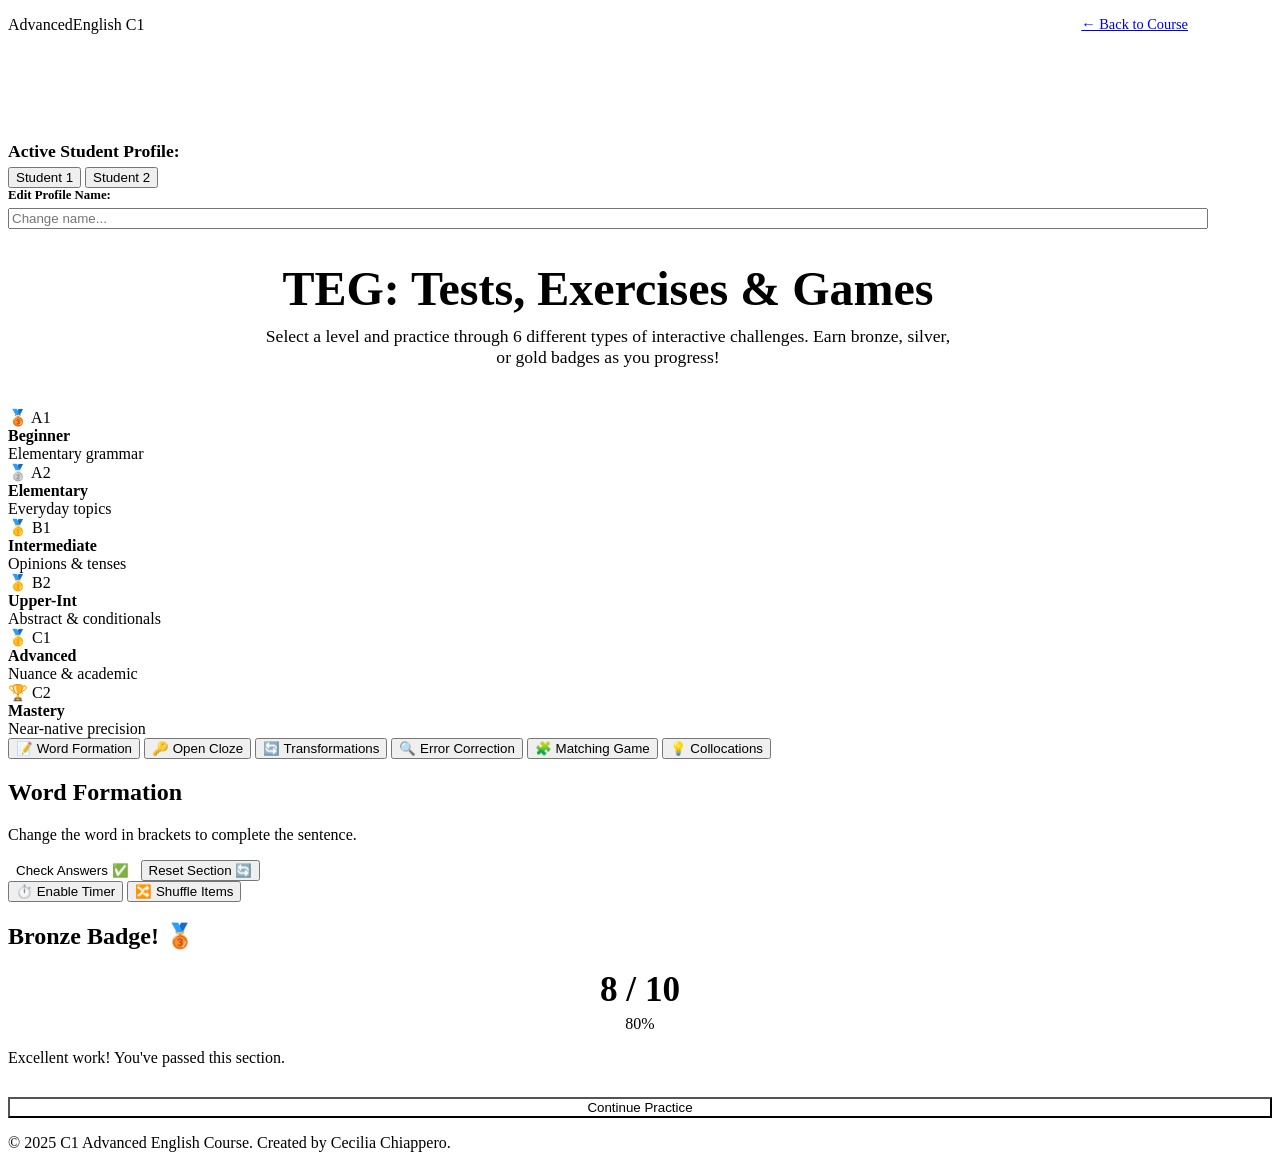
==== teg.html @ 4afb275f "Add files via upload" ====
<!DOCTYPE html>
<html lang="en">
<head>
    <meta charset="UTF-8">
    <meta name="viewport" content="width=device-width, initial-scale=1.0">
    <title>TEG: Tests, Exercises &amp; Games | All CEFR Levels</title>
    <meta name="description" content="Master English grammar, vocabulary, collocations, and idioms with interactive, graded practice from A1 to C2.">
    <link rel="preconnect" href="https://fonts.googleapis.com">
    <link href="https://fonts.googleapis.com/css2?family=Inter:wght@300;400;500;600&family=Outfit:wght@500;700;800&display=swap" rel="stylesheet">
    <link rel="stylesheet" href="https://cdnjs.cloudflare.com/ajax/libs/animate.css/4.1.1/animate.min.css" />
    <link rel="stylesheet" href="css/style.css">
    <link rel="stylesheet" href="css/teg.css">
</head>
<body>

    <header>
        <div class="container" style="max-width: 1200px; display: flex; justify-content: space-between; align-items: center;">
            <div class="logo">Advanced<span>English</span> C1</div>
            <div style="display: flex; align-items: center; gap: 15px;">
                <a href="index.html" class="btn" style="padding: 8px 20px; font-size: 0.9rem; border-radius: 30px;">← Back to Course</a>
            </div>
        </div>
    </header>

    <div class="container" style="max-width: 1200px; margin-top: 100px;">
        <!-- Student Slot Bar -->
        <div class="student-bar">
            <div>
                <h3 style="font-family: var(--font-heading); font-size: 1.1rem; margin-bottom: 5px;">Active Student Profile:</h3>
                <div class="student-slots">
                    <button id="student1-btn" class="student-slot active" onclick="switchStudent('student1')">Student 1</button>
                    <button id="student2-btn" class="student-slot" onclick="switchStudent('student2')">Student 2</button>
                </div>
            </div>
            <div style="display: flex; flex-direction: column; gap: 5px;">
                <label style="font-size: 0.8rem; color: var(--text-secondary); font-weight: 600;">Edit Profile Name:</label>
                <input type="text" id="student-name-input" class="student-name-input" placeholder="Change name..." onchange="renameStudent(this.value)">
            </div>
        </div>

        <div style="text-align: center; margin-bottom: 40px;">
            <h1 style="font-size: clamp(2rem, 5vw, 3rem); font-weight: 800; margin-bottom: 10px;">TEG: Tests, Exercises &amp; Games</h1>
            <p style="color: var(--text-secondary); max-width: 700px; margin: 0 auto; font-size: 1.1rem;">
                Select a level and practice through 6 different types of interactive challenges. 
                Earn bronze, silver, or gold badges as you progress!
            </p>
        </div>

        <!-- Level selector ladder -->
        <div class="level-ladder">
            <div class="level-card a1 active" id="level-card-a1" onclick="setLevel('A1')">
                <span class="level-badge">🥉 A1</span>
                <div style="font-weight: 700;">Beginner</div>
                <div class="level-info">Elementary grammar</div>
                <div class="level-progress-mini"><div class="level-progress-bar-mini" id="level-progress-a1"></div></div>
            </div>
            <div class="level-card a2" id="level-card-a2" onclick="setLevel('A2')">
                <span class="level-badge">🥈 A2</span>
                <div style="font-weight: 700;">Elementary</div>
                <div class="level-info">Everyday topics</div>
                <div class="level-progress-mini"><div class="level-progress-bar-mini" id="level-progress-a2"></div></div>
            </div>
            <div class="level-card b1" id="level-card-b1" onclick="setLevel('B1')">
                <span class="level-badge">🥇 B1</span>
                <div style="font-weight: 700;">Intermediate</div>
                <div class="level-info">Opinions &amp; tenses</div>
                <div class="level-progress-mini"><div class="level-progress-bar-mini" id="level-progress-b1"></div></div>
            </div>
            <div class="level-card b2" id="level-card-b2" onclick="setLevel('B2')">
                <span class="level-badge">🥇 B2</span>
                <div style="font-weight: 700;">Upper-Int</div>
                <div class="level-info">Abstract &amp; conditionals</div>
                <div class="level-progress-mini"><div class="level-progress-bar-mini" id="level-progress-b2"></div></div>
            </div>
            <div class="level-card c1" id="level-card-c1" onclick="setLevel('C1')">
                <span class="level-badge">🥇 C1</span>
                <div style="font-weight: 700;">Advanced</div>
                <div class="level-info">Nuance &amp; academic</div>
                <div class="level-progress-mini"><div class="level-progress-bar-mini" id="level-progress-c1"></div></div>
            </div>
            <div class="level-card c2" id="level-card-c2" onclick="setLevel('C2')">
                <span class="level-badge">🏆 C2</span>
                <div style="font-weight: 700;">Mastery</div>
                <div class="level-info">Near-native precision</div>
                <div class="level-progress-mini"><div class="level-progress-bar-mini" id="level-progress-c2"></div></div>
            </div>
        </div>

        <!-- Earned badges display block -->
        <div id="badge-display-container"></div>

        <!-- Exercise Category Tabs -->
        <div class="tabs-container">
            <button class="tab-btn active" id="tab-btn-word_formation" onclick="setTab('word_formation')">📝 Word Formation</button>
            <button class="tab-btn" id="tab-btn-open_cloze" onclick="setTab('open_cloze')">🔑 Open Cloze</button>
            <button class="tab-btn" id="tab-btn-sentence_transformation" onclick="setTab('sentence_transformation')">🔄 Transformations</button>
            <button class="tab-btn" id="tab-btn-error_correction" onclick="setTab('error_correction')">🔍 Error Correction</button>
            <button class="tab-btn" id="tab-btn-vocab_matching" onclick="setTab('vocab_matching')">🧩 Matching Game</button>
            <button class="tab-btn" id="tab-btn-idiom_challenge" onclick="setTab('idiom_challenge')">💡 Collocations</button>
        </div>

        <!-- Main Display Card -->
        <div class="display-card">
            <div class="display-card-header">
                <div>
                    <h2 class="exercise-title" id="exercise-title">Word Formation</h2>
                    <p class="exercise-description" id="exercise-description">Change the word in brackets to complete the sentence.</p>
                </div>
                <!-- Timer widget -->
                <div class="timer-widget" id="timer-widget" style="display: none;">
                    <span>⏱️</span>
                    <span id="timer-val">03:00</span>
                </div>
            </div>

            <!-- Dynamic Question Items -->
            <div id="exercise-container"></div>

            <!-- Control Row -->
            <div class="control-row">
                <div class="control-group">
                    <button class="btn" style="background: var(--gradient-teal); border-color: transparent;" onclick="checkAll()">Check Answers ✅</button>
                    <button class="btn" onclick="resetLevel()">Reset Section 🔄</button>
                </div>
                <div class="control-group">
                    <button class="btn" id="timer-btn" onclick="toggleTimer()">⏱️ Enable Timer</button>
                    <button class="btn" onclick="shuffleCurrent()">🔀 Shuffle Items</button>
                </div>
            </div>
        </div>
    </div>

    <!-- Results Modal -->
    <div class="results-modal" id="results-modal">
        <div class="results-content">
            <h2 style="font-family: var(--font-heading); margin-bottom: 20px;" id="modal-badge-title">Bronze Badge! 🥉</h2>
            <div class="score-circle">
                <div style="display:flex; flex-direction:column; align-items:center;">
                    <span id="modal-score-text" style="font-size: 2.2rem; font-weight: 800;">8 / 10</span>
                    <span id="modal-percent-text" style="font-size: 1rem; color: var(--text-secondary); font-weight: 400; margin-top: 5px;">80%</span>
                </div>
            </div>
            <p style="color: var(--text-secondary); margin-bottom: 30px;" id="modal-badge-desc">Excellent work! You've passed this section.</p>
            <button class="btn" onclick="closeModal()" style="width: 100%; justify-content: center; background: rgba(255,255,255,0.05);">Continue Practice</button>
        </div>
    </div>

    <footer>
        <div class="container">
            <p>© 2025 C1 Advanced English Course. Created by Cecilia Chiappero.</p>
        </div>
    </footer>

    <!-- Load Data Files -->
    <script src="js/data_teg_a1a2.js"></script>
    <script src="js/data_teg_b1b2.js"></script>
    <script src="js/data_teg_c1c2.js"></script>
    <!-- Load Logic -->
    <script src="js/teg.js"></script>
</body>
</html>
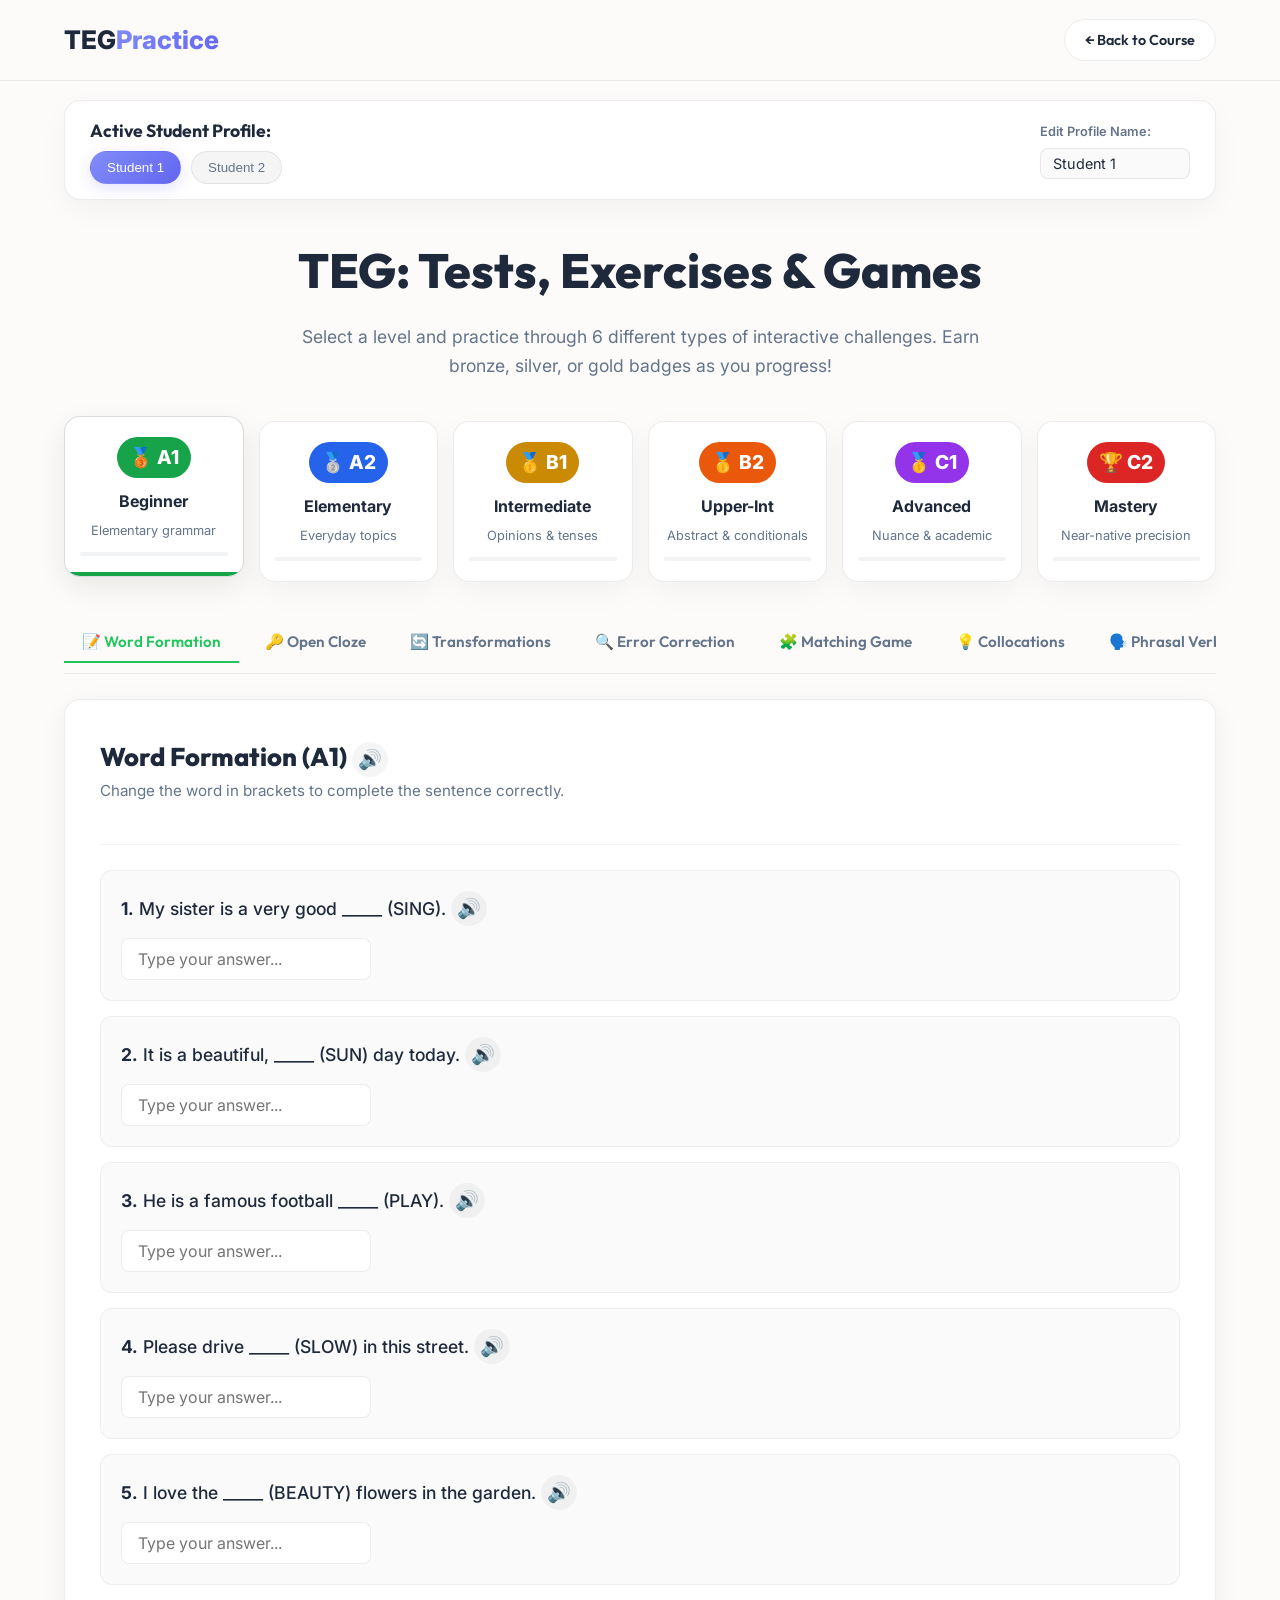
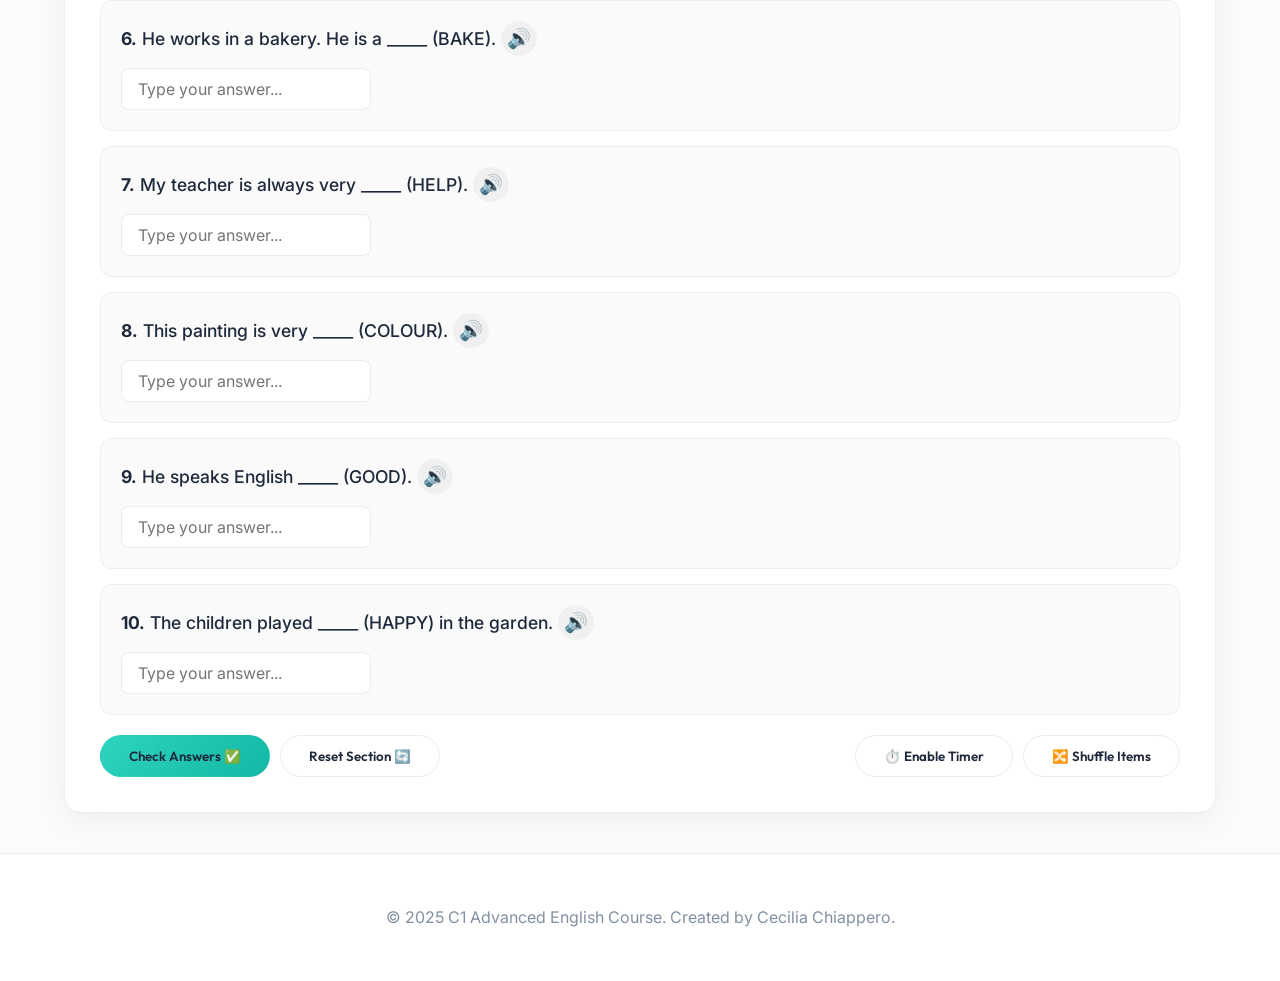
==== commit 48046c4f: "Add Phrasal Verbs section and update logo" ====
--- a/teg.html
+++ b/teg.html
@@ -15,7 +15,7 @@
 
     <header>
         <div class="container" style="max-width: 1200px; display: flex; justify-content: space-between; align-items: center;">
-            <div class="logo">Advanced<span>English</span> C1</div>
+            <div class="logo">TEG<span>Practice</span></div>
             <div style="display: flex; align-items: center; gap: 15px;">
                 <a href="index.html" class="btn" style="padding: 8px 20px; font-size: 0.9rem; border-radius: 30px;">← Back to Course</a>
             </div>
@@ -97,6 +97,7 @@
             <button class="tab-btn" id="tab-btn-error_correction" onclick="setTab('error_correction')">🔍 Error Correction</button>
             <button class="tab-btn" id="tab-btn-vocab_matching" onclick="setTab('vocab_matching')">🧩 Matching Game</button>
             <button class="tab-btn" id="tab-btn-idiom_challenge" onclick="setTab('idiom_challenge')">💡 Collocations</button>
+            <button class="tab-btn" id="tab-btn-phrasal_verbs" onclick="setTab('phrasal_verbs')">🗣️ Phrasal Verbs</button>
         </div>
 
         <!-- Main Display Card -->
--- a/css/style.css
+++ b/css/style.css
@@ -0,0 +1,701 @@
+@import url('https://fonts.googleapis.com/css2?family=Inter:wght@300;400;500;600&family=Outfit:wght@500;700;800&display=swap');
+@import './variables.css';
+
+* {
+    margin: 0;
+    padding: 0;
+    box-sizing: border-box;
+}
+
+body {
+    background: var(--bg-primary);
+    color: var(--text-primary);
+    font-family: var(--font-body);
+    line-height: 1.7;
+    min-height: 100vh;
+}
+
+h1,
+h2,
+h3,
+h4 {
+    font-family: var(--font-heading);
+    color: var(--text-primary);
+}
+
+a {
+    text-decoration: none;
+    color: inherit;
+}
+
+.container {
+    max-width: 1000px;
+    margin: 0 auto;
+    padding: 0 var(--spacing-md);
+}
+
+.btn {
+    display: inline-flex;
+    align-items: center;
+    padding: 12px 28px;
+    border-radius: 50px;
+    font-weight: 600;
+    cursor: pointer;
+    transition: all 0.3s ease;
+    border: 1px solid rgba(255, 255, 255, 0.15);
+    background: rgba(255, 255, 255, 0.06);
+    color: var(--text-primary);
+    font-family: var(--font-heading);
+    backdrop-filter: blur(4px);
+}
+
+.btn:hover {
+    background: rgba(129, 140, 248, 0.15);
+    border-color: var(--accent-electric);
+    color: var(--accent-electric);
+    transform: translateY(-2px);
+    box-shadow: 0 8px 25px rgba(99, 102, 241, 0.15);
+}
+
+header {
+    background: rgba(15, 23, 42, 0.85);
+    backdrop-filter: blur(20px);
+    -webkit-backdrop-filter: blur(20px);
+    position: fixed;
+    width: 100%;
+    top: 0;
+    z-index: 1000;
+    padding: 18px 0;
+    border-bottom: 1px solid var(--border-color);
+}
+
+nav {
+    display: flex;
+    justify-content: space-between;
+    align-items: center;
+}
+
+.logo {
+    font-size: 1.6rem;
+    font-weight: 800;
+    color: var(--text-primary);
+}
+
+.logo span {
+    background: var(--gradient-accent);
+    -webkit-background-clip: text;
+    -webkit-text-fill-color: transparent;
+    background-clip: text;
+}
+
+.unit-list {
+    margin-top: 100px;
+    padding-bottom: 80px;
+}
+
+details.unit-block {
+    background: var(--bg-secondary);
+    border: 1px solid var(--border-color);
+    border-radius: var(--border-radius);
+    margin-bottom: 25px;
+    overflow: hidden;
+    transition: all 0.3s ease;
+    box-shadow: 0 4px 20px rgba(0, 0, 0, 0.2);
+}
+
+details.unit-block:hover {
+    border-color: rgba(129, 140, 248, 0.3);
+    box-shadow: 0 10px 35px rgba(0, 0, 0, 0.3);
+}
+
+details.unit-block[open] {
+    background: var(--bg-secondary);
+    border-color: rgba(129, 140, 248, 0.4);
+    box-shadow: 0 15px 50px rgba(0, 0, 0, 0.35);
+}
+
+summary.unit-header {
+    padding: 25px 30px;
+    cursor: pointer;
+    display: flex;
+    justify-content: space-between;
+    align-items: center;
+    list-style: none;
+    background: rgba(255, 255, 255, 0.02);
+    border-bottom: 1px solid var(--border-color);
+    transition: background 0.3s ease;
+}
+
+summary.unit-header:hover {
+    background: rgba(255, 255, 255, 0.04);
+}
+
+.unit-title {
+    font-size: 1.5rem;
+    font-weight: 700;
+    color: var(--text-primary);
+}
+
+.unit-subtitle {
+    font-size: 0.85rem;
+    color: var(--accent-electric);
+    text-transform: uppercase;
+    letter-spacing: 2px;
+    margin-right: 15px;
+    font-weight: 700;
+}
+
+summary.unit-header::after {
+    content: '+';
+    font-size: 2rem;
+    color: var(--accent-electric);
+    font-weight: 300;
+}
+
+details[open] summary.unit-header::after {
+    content: '−';
+}
+
+.unit-body {
+    padding: 0 30px 30px 30px;
+    animation: slideDown 0.3s ease;
+}
+
+@keyframes slideDown {
+    from {
+        opacity: 0;
+        transform: translateY(-10px);
+    }
+
+    to {
+        opacity: 1;
+        transform: translateY(0);
+    }
+}
+
+.section-block {
+    margin-top: 40px;
+    padding-top: 30px;
+    border-top: 1px solid var(--border-color);
+}
+
+.section-label {
+    display: inline-block;
+    padding: 8px 20px;
+    border-radius: 25px;
+    background: var(--accent-electric);
+    font-size: 0.85rem;
+    font-weight: 700;
+    margin-bottom: 15px;
+    color: #fff;
+    text-transform: uppercase;
+    letter-spacing: 1px;
+}
+
+.section-label.listening {
+    background: var(--accent-gold);
+    color: #0f172a;
+}
+
+.section-label.reading {
+    background: #f59e0b;
+    color: #0f172a;
+}
+
+.section-label.grammar {
+    background: #a78bfa;
+    color: #0f172a;
+}
+
+.section-label.collocation {
+    background: #f472b6;
+    color: #0f172a;
+}
+
+.section-label.pronunciation {
+    background: #2dd4bf;
+    color: #0f172a;
+}
+
+.vocab-grid {
+    display: grid;
+    grid-template-columns: repeat(auto-fit, minmax(280px, 1fr));
+    gap: 15px;
+    margin-top: 20px;
+}
+
+.vocab-card {
+    background: rgba(255, 255, 255, 0.04);
+    padding: 20px;
+    border-radius: 12px;
+    border: 1px solid var(--border-color);
+    border-left: 4px solid var(--accent-gold);
+    transition: all 0.3s ease;
+}
+
+.vocab-card:hover {
+    transform: translateY(-3px);
+    background: rgba(255, 255, 255, 0.07);
+    box-shadow: 0 10px 30px rgba(0, 0, 0, 0.2);
+}
+
+.vocab-card strong {
+    display: block;
+    color: var(--accent-gold);
+    margin-bottom: 5px;
+    font-size: 1.1rem;
+}
+
+.vocab-card p {
+    color: var(--text-secondary);
+}
+
+.reading-text {
+    background: rgba(255, 255, 255, 0.03);
+    border: 1px solid var(--border-color);
+    padding: 30px;
+    border-radius: 12px;
+    line-height: 2;
+    margin-bottom: 25px;
+    border-left: 4px solid var(--accent-gold);
+    font-size: 1.1rem;
+    color: var(--text-secondary);
+}
+
+.transcript-box {
+    background: rgba(255, 255, 255, 0.03);
+    border: 1px solid var(--border-color);
+    padding: 25px;
+    border-radius: 12px;
+    color: var(--text-secondary);
+    line-height: 1.9;
+    border-left: 4px solid var(--accent-gold);
+}
+
+.player-controls {
+    display: flex;
+    align-items: center;
+    gap: 15px;
+    background: rgba(255, 255, 255, 0.04);
+    border: 1px solid var(--border-color);
+    padding: 15px 25px;
+    border-radius: 50px;
+    margin: 15px 0;
+}
+
+.play-btn {
+    width: 50px;
+    height: 50px;
+    border-radius: 50%;
+    background: var(--gradient-accent);
+    border: none;
+    cursor: pointer;
+    color: #ffffff;
+    font-size: 1.2rem;
+    display: flex;
+    align-items: center;
+    justify-content: center;
+    font-weight: bold;
+    transition: all 0.3s ease;
+    box-shadow: 0 4px 15px rgba(99, 102, 241, 0.3);
+}
+
+.play-btn:hover {
+    transform: scale(1.1);
+    box-shadow: 0 8px 30px rgba(99, 102, 241, 0.45);
+}
+
+.grammar-box {
+    background: rgba(255, 255, 255, 0.03);
+    border: 1px solid var(--border-color);
+    padding: 25px;
+    border-radius: 12px;
+    color: var(--text-secondary);
+}
+
+.collo-box {
+    text-align: center;
+    padding: 25px;
+    background: rgba(255, 255, 255, 0.04);
+    border: 1px solid var(--border-color);
+    border-radius: 12px;
+    margin-bottom: 20px;
+    transition: all 0.3s ease;
+}
+
+.collo-box:hover {
+    background: rgba(255, 255, 255, 0.07);
+}
+
+.word-slot {
+    font-size: 1.8rem;
+    margin: 20px 0;
+    font-weight: 700;
+    color: var(--text-primary);
+}
+
+.blank {
+    border-bottom: 3px solid var(--accent-gold);
+    padding: 0 15px;
+    color: var(--accent-gold);
+}
+
+.options-grid {
+    display: flex;
+    gap: 12px;
+    flex-wrap: wrap;
+    justify-content: center;
+    margin-top: 15px;
+}
+
+details textarea {
+    width: 100%;
+    background: rgba(255, 255, 255, 0.05);
+    border: 1px solid var(--border-color);
+    color: var(--text-primary);
+    padding: 15px;
+    border-radius: 10px;
+    font-family: inherit;
+    font-size: 1rem;
+}
+
+details textarea:focus {
+    outline: none;
+    border-color: var(--accent-electric);
+    box-shadow: 0 0 0 3px rgba(129, 140, 248, 0.15);
+}
+
+details textarea::placeholder {
+    color: var(--text-secondary);
+    opacity: 0.6;
+}
+
+footer {
+    text-align: center;
+    padding: 50px 20px;
+    color: var(--text-secondary);
+    background: var(--bg-secondary);
+    margin-top: 40px;
+    border-top: 1px solid var(--border-color);
+}
+
+footer p {
+    opacity: 0.8;
+}
+
+/* Theory Box Styling */
+.theory-box {
+    background: rgba(255, 255, 255, 0.03);
+    border: 1px solid var(--border-color);
+    border-radius: 12px;
+    padding: 20px;
+    margin-bottom: 25px;
+    color: var(--text-secondary);
+}
+
+.theory-box h4 {
+    color: var(--accent-gold);
+    margin-bottom: 10px;
+    font-size: 1.1rem;
+}
+
+.theory-box p {
+    line-height: 1.8;
+    margin-bottom: 10px;
+}
+
+.theory-box ul {
+    margin-left: 20px;
+    margin-top: 10px;
+}
+
+.theory-box li {
+    margin-bottom: 8px;
+}
+
+/* Responsive Adjustments */
+@media (max-width: 768px) {
+    .unit-title {
+        font-size: 1.2rem;
+    }
+
+    .vocab-grid {
+        grid-template-columns: 1fr;
+    }
+
+    summary.unit-header {
+        padding: 20px;
+    }
+
+    .unit-body {
+        padding: 0 20px 20px 20px;
+    }
+}
+
+/* Audio Control Button Styles */
+.stop-audio-btn {
+    background: rgba(239, 68, 68, 0.15) !important;
+    border-color: rgba(239, 68, 68, 0.4) !important;
+    color: #fca5a5 !important;
+}
+
+.stop-audio-btn:hover {
+    background: rgba(239, 68, 68, 0.3) !important;
+    border-color: #ef4444 !important;
+}
+
+.pause-audio-btn {
+    background: rgba(251, 146, 60, 0.15) !important;
+    border-color: rgba(251, 146, 60, 0.4) !important;
+    color: #fed7aa !important;
+}
+
+.pause-audio-btn:hover {
+    background: rgba(251, 146, 60, 0.3) !important;
+    border-color: #fb923c !important;
+}
+
+/* Navigation Button Styles */
+.nav-btn {
+    background: rgba(129, 140, 248, 0.1) !important;
+    border-color: rgba(129, 140, 248, 0.3) !important;
+}
+
+.nav-btn:hover {
+    background: rgba(129, 140, 248, 0.2) !important;
+    border-color: var(--accent-electric) !important;
+}
+
+/* Protection Overlay Styles */
+.protection-overlay {
+    position: fixed;
+    top: 0;
+    left: 0;
+    width: 100%;
+    height: 100%;
+    background: rgba(0, 0, 0, 0.92);
+    backdrop-filter: blur(15px);
+    z-index: 9999;
+    display: flex;
+    align-items: center;
+    justify-content: center;
+    animation: fadeIn 0.3s ease;
+}
+
+@keyframes fadeIn {
+    from {
+        opacity: 0;
+    }
+
+    to {
+        opacity: 1;
+    }
+}
+
+.protection-message {
+    background: linear-gradient(135deg, rgba(239, 68, 68, 0.15), rgba(129, 140, 248, 0.15));
+    border: 1px solid rgba(255, 255, 255, 0.15);
+    border-radius: 20px;
+    padding: 50px 60px;
+    text-align: center;
+    max-width: 500px;
+    animation: scaleIn 0.3s ease;
+    backdrop-filter: blur(10px);
+}
+
+@keyframes scaleIn {
+    from {
+        transform: scale(0.8);
+        opacity: 0;
+    }
+
+    to {
+        transform: scale(1);
+        opacity: 1;
+    }
+}
+
+.protection-icon {
+    font-size: 4rem;
+    display: block;
+    margin-bottom: 20px;
+}
+
+.protection-message h2 {
+    color: #fca5a5;
+    font-size: 1.8rem;
+    margin-bottom: 15px;
+}
+
+.protection-message p {
+    color: var(--text-secondary);
+    font-size: 1.1rem;
+    margin-bottom: 10px;
+}
+
+.protection-copyright {
+    color: var(--accent-gold) !important;
+    font-weight: 600;
+    margin-top: 20px !important;
+}
+
+.protection-note {
+    font-size: 0.9rem !important;
+    opacity: 0.7;
+}
+
+/* References Section Styles */
+.references-block {
+    background: var(--bg-secondary);
+    border: 1px solid var(--border-color);
+    border-radius: 15px;
+    margin: 30px 0;
+    overflow: hidden;
+    box-shadow: var(--shadow-glow);
+}
+
+.references-header {
+    padding: 20px 25px;
+    font-size: 1.2rem;
+    font-weight: 600;
+    cursor: pointer;
+    color: var(--accent-electric);
+    transition: background 0.3s ease;
+}
+
+.references-header:hover {
+    background: rgba(255, 255, 255, 0.03);
+}
+
+.references-content {
+    padding: 0 25px 25px;
+}
+
+.references-content h4 {
+    color: var(--text-primary);
+    margin: 20px 0 15px;
+    font-size: 1rem;
+    border-bottom: 1px solid var(--border-color);
+    padding-bottom: 8px;
+}
+
+.references-author {
+    background: rgba(255, 255, 255, 0.03);
+    padding: 15px;
+    border-radius: 10px;
+    border-left: 4px solid var(--accent-gold);
+    margin-bottom: 20px;
+    color: var(--text-secondary);
+}
+
+.references-list {
+    list-style: none;
+    padding: 0;
+}
+
+.references-list li {
+    padding: 10px 15px;
+    margin: 5px 0;
+    background: rgba(255, 255, 255, 0.03);
+    border-radius: 8px;
+    font-size: 0.9rem;
+    line-height: 1.6;
+    border-left: 3px solid var(--accent-gold);
+    color: var(--text-secondary);
+}
+
+.references-list li em {
+    color: var(--accent-electric);
+    font-weight: 500;
+}
+
+.references-disclaimer {
+    margin-top: 20px;
+    padding: 15px;
+    background: rgba(239, 68, 68, 0.1);
+    border: 1px solid rgba(239, 68, 68, 0.25);
+    color: #fca5a5;
+    border-radius: 10px;
+    font-size: 0.85rem;
+    text-align: center;
+}
+
+/* About the Author Styles */
+.author-block {
+    background: var(--bg-secondary);
+    border: 1px solid var(--border-color);
+    border-radius: 15px;
+    margin: 30px 0;
+    overflow: hidden;
+    box-shadow: var(--shadow-glow);
+}
+
+.author-header {
+    padding: 20px 25px;
+    font-size: 1.2rem;
+    font-weight: 600;
+    cursor: pointer;
+    color: var(--accent-electric);
+    transition: background 0.3s ease;
+}
+
+.author-header:hover {
+    background: rgba(255, 255, 255, 0.03);
+}
+
+.author-content {
+    padding: 0 25px 25px;
+}
+
+.author-profile {
+    display: flex;
+    align-items: center;
+    gap: 20px;
+    margin-bottom: 20px;
+    padding: 20px;
+    background: rgba(255, 255, 255, 0.03);
+    border: 1px solid var(--border-color);
+    border-radius: 12px;
+}
+
+.author-avatar {
+    width: 80px;
+    height: 80px;
+    background: var(--gradient-accent);
+    border-radius: 50%;
+    display: flex;
+    align-items: center;
+    justify-content: center;
+    font-size: 1.8rem;
+    font-weight: 700;
+    color: #ffffff;
+    flex-shrink: 0;
+    box-shadow: 0 8px 25px rgba(99, 102, 241, 0.3);
+}
+
+.author-info h3 {
+    font-size: 1.5rem;
+    margin-bottom: 5px;
+    color: var(--text-primary);
+}
+
+.author-title {
+    color: var(--accent-electric);
+    font-size: 1rem;
+    font-weight: 500;
+}
+
+.author-bio p {
+    line-height: 1.8;
+    margin-bottom: 15px;
+    color: var(--text-secondary);
+}
+
+.author-contact {
+    background: rgba(255, 255, 255, 0.03);
+    padding: 15px;
+    border-radius: 10px;
+    border-left: 4px solid var(--accent-gold);
+    margin-top: 20px;
+    color: var(--text-secondary);
+}
--- a/css/teg.css
+++ b/css/teg.css
@@ -0,0 +1,620 @@
+/* TEG (Tests, Exercises & Games) - Specific Styles */
+
+:root {
+    --color-a1: #16a34a; /* Darker green for light theme */
+    --color-a2: #2563eb; /* Darker blue */
+    --color-b1: #ca8a04; /* Darker amber */
+    --color-b2: #ea580c; /* Darker orange */
+    --color-c1: #9333ea; /* Darker purple */
+    --color-c2: #dc2626; /* Darker ruby */
+    
+    /* Override to Light Theme */
+    --bg-primary: #fcfbf9; /* Warm off-white */
+    --bg-secondary: #ffffff; /* Crisp white cards */
+    --bg-tertiary: #f4f2ee; /* Light warm cream */
+    --text-primary: #1e293b; /* Dark slate text */
+    --text-secondary: #64748b; /* Muted slate text */
+    --border-color: rgba(15, 23, 42, 0.08);
+    --shadow-glow: 0 10px 30px rgba(0, 0, 0, 0.04);
+}
+
+body {
+    background: var(--bg-primary) !important;
+    color: var(--text-primary) !important;
+}
+
+header {
+    background: rgba(252, 251, 249, 0.9) !important;
+    border-bottom: 1px solid var(--border-color) !important;
+}
+
+.logo {
+    color: var(--text-primary) !important;
+}
+
+.teg-container {
+    padding-top: 100px;
+    padding-bottom: 80px;
+}
+
+/* Student Bar */
+.student-bar {
+    display: flex;
+    justify-content: space-between;
+    align-items: center;
+    background: var(--bg-secondary);
+    border: 1px solid var(--border-color);
+    border-radius: var(--border-radius);
+    padding: 15px 25px;
+    margin-bottom: 30px;
+    flex-wrap: wrap;
+    gap: 15px;
+    box-shadow: var(--shadow-glow);
+}
+
+.student-slots {
+    display: flex;
+    gap: 10px;
+}
+
+.student-slot {
+    padding: 8px 16px;
+    border-radius: 30px;
+    background: rgba(15, 23, 42, 0.04);
+    border: 1px solid var(--border-color);
+    color: var(--text-secondary);
+    cursor: pointer;
+    transition: all 0.3s ease;
+    font-weight: 500;
+}
+
+.student-slot.active {
+    background: var(--gradient-accent);
+    color: white;
+    border-color: transparent;
+    box-shadow: 0 4px 15px rgba(99, 102, 241, 0.2);
+}
+
+.student-name-input {
+    background: rgba(15, 23, 42, 0.02);
+    border: 1px solid var(--border-color);
+    border-radius: 8px;
+    padding: 6px 12px;
+    color: var(--text-primary);
+    font-family: var(--font-body);
+    font-size: 0.9rem;
+    outline: none;
+    width: 150px;
+    transition: all 0.3s ease;
+}
+
+.student-name-input:focus {
+    border-color: var(--accent-electric);
+    background: #white;
+}
+
+/* Level Ladder */
+.level-ladder {
+    display: grid;
+    grid-template-columns: repeat(auto-fit, minmax(140px, 1fr));
+    gap: 15px;
+    margin-bottom: 40px;
+}
+
+.level-card {
+    background: var(--bg-secondary);
+    border: 1px solid var(--border-color);
+    border-radius: var(--border-radius);
+    padding: 20px 15px;
+    text-align: center;
+    cursor: pointer;
+    transition: all 0.3s cubic-bezier(0.4, 0, 0.2, 1);
+    position: relative;
+    overflow: hidden;
+    box-shadow: var(--shadow-glow);
+}
+
+.level-card::after {
+    content: '';
+    position: absolute;
+    bottom: 0;
+    left: 0;
+    width: 100%;
+    height: 4px;
+    background: transparent;
+    transition: background-color 0.3s;
+}
+
+.level-card.active {
+    transform: translateY(-5px);
+    border-color: rgba(15, 23, 42, 0.15);
+    box-shadow: 0 10px 30px rgba(0, 0, 0, 0.08);
+}
+
+.level-card.active::after {
+    background: var(--level-color, var(--accent-electric));
+}
+
+.level-badge {
+    font-size: 1.2rem;
+    font-weight: 800;
+    padding: 4px 12px;
+    border-radius: 30px;
+    display: inline-block;
+    margin-bottom: 10px;
+    color: white;
+}
+
+.level-card.a1 .level-badge { background-color: var(--color-a1); }
+.level-card.a2 .level-badge { background-color: var(--color-a2); }
+.level-card.b1 .level-badge { background-color: var(--color-b1); }
+.level-card.b2 .level-badge { background-color: var(--color-b2); }
+.level-card.c1 .level-badge { background-color: var(--color-c1); }
+.level-card.c2 .level-badge { background-color: var(--color-c2); }
+
+.level-card.a1 { --level-color: var(--color-a1); }
+.level-card.a2 { --level-color: var(--color-a2); }
+.level-card.b1 { --level-color: var(--color-b1); }
+.level-card.b2 { --level-color: var(--color-b2); }
+.level-card.c1 { --level-color: var(--color-c1); }
+.level-card.c2 { --level-color: var(--color-c2); }
+
+.level-info {
+    font-size: 0.8rem;
+    color: var(--text-secondary);
+    margin-top: 5px;
+}
+
+.level-progress-mini {
+    height: 4px;
+    background: rgba(15, 23, 42, 0.05);
+    border-radius: 2px;
+    margin-top: 10px;
+    overflow: hidden;
+}
+
+.level-progress-bar-mini {
+    height: 100%;
+    width: 0%;
+    background: var(--level-color);
+    transition: width 0.5s ease;
+}
+
+/* Category Tabs */
+.tabs-container {
+    display: flex;
+    overflow-x: auto;
+    gap: 8px;
+    padding-bottom: 10px;
+    margin-bottom: 25px;
+    border-bottom: 1px solid var(--border-color);
+}
+
+.tabs-container::-webkit-scrollbar {
+    height: 4px;
+}
+
+.tabs-container::-webkit-scrollbar-thumb {
+    background: rgba(15, 23, 42, 0.1);
+    border-radius: 10px;
+}
+
+.tab-btn {
+    padding: 10px 18px;
+    background: transparent;
+    border: none;
+    color: var(--text-secondary);
+    cursor: pointer;
+    font-family: var(--font-heading);
+    font-weight: 600;
+    font-size: 0.95rem;
+    white-space: nowrap;
+    border-bottom: 2px solid transparent;
+    transition: all 0.3s ease;
+}
+
+.tab-btn.active {
+    color: var(--level-color, var(--accent-electric));
+    border-bottom-color: var(--level-color, var(--accent-electric));
+}
+
+/* Display Card */
+.display-card {
+    background: var(--bg-secondary);
+    border: 1px solid var(--border-color);
+    border-radius: var(--border-radius);
+    padding: 35px;
+    box-shadow: 0 8px 30px rgba(0, 0, 0, 0.05);
+    margin-bottom: 30px;
+}
+
+.display-card-header {
+    display: flex;
+    justify-content: space-between;
+    align-items: center;
+    margin-bottom: 25px;
+    border-bottom: 1px solid rgba(15, 23, 42, 0.05);
+    padding-bottom: 15px;
+}
+
+.exercise-title {
+    font-size: 1.6rem;
+    font-weight: 800;
+    color: var(--text-primary);
+}
+
+.exercise-description {
+    color: var(--text-secondary);
+    font-size: 0.95rem;
+    margin-bottom: 25px;
+}
+
+/* Question Items */
+.question-item {
+    background: rgba(15, 23, 42, 0.02);
+    border: 1px solid rgba(15, 23, 42, 0.05);
+    border-radius: 12px;
+    padding: 20px;
+    margin-bottom: 15px;
+    display: flex;
+    flex-direction: column;
+    gap: 12px;
+    transition: all 0.3s ease;
+}
+
+.question-item:hover {
+    background: rgba(15, 23, 42, 0.04);
+}
+
+.question-text {
+    font-size: 1.1rem;
+    font-weight: 500;
+    line-height: 1.6;
+    color: var(--text-primary);
+}
+
+.input-container {
+    display: flex;
+    gap: 10px;
+    align-items: center;
+    flex-wrap: wrap;
+}
+
+.teg-input {
+    background: #ffffff;
+    border: 1px solid var(--border-color);
+    border-radius: 8px;
+    padding: 10px 16px;
+    color: var(--text-primary);
+    font-family: var(--font-body);
+    font-size: 1rem;
+    outline: none;
+    transition: all 0.3s ease;
+    width: 250px;
+}
+
+.teg-input:focus {
+    border-color: var(--level-color, var(--accent-electric));
+    box-shadow: 0 0 10px rgba(99, 102, 241, 0.1);
+}
+
+.check-indicator {
+    font-size: 1.2rem;
+    margin-left: 10px;
+}
+
+.explanation-box {
+    margin-top: 10px;
+    background: rgba(15, 23, 42, 0.02);
+    border-left: 3px solid var(--level-color);
+    padding: 10px 15px;
+    border-radius: 0 8px 8px 0;
+    font-size: 0.9rem;
+    color: var(--text-secondary);
+    display: none;
+}
+
+/* States */
+.question-item.correct {
+    border-color: rgba(22, 163, 74, 0.3);
+    background: rgba(22, 163, 74, 0.03);
+}
+.question-item.incorrect {
+    border-color: rgba(220, 38, 38, 0.3);
+    background: rgba(220, 38, 38, 0.03);
+}
+
+.question-item.correct .explanation-box,
+.question-item.incorrect .explanation-box {
+    display: block;
+}
+
+/* Speaker button */
+.speaker-btn {
+    background: rgba(15, 23, 42, 0.04);
+    border: none;
+    cursor: pointer;
+    font-size: 1.2rem;
+    padding: 6px;
+    border-radius: 50%;
+    transition: all 0.3s;
+    display: inline-flex;
+    align-items: center;
+    justify-content: center;
+    color: var(--text-primary);
+}
+
+.speaker-btn:hover {
+    background: rgba(99, 102, 241, 0.1);
+    transform: scale(1.1);
+}
+
+/* Controls */
+.control-row {
+    display: flex;
+    justify-content: space-between;
+    align-items: center;
+    flex-wrap: wrap;
+    gap: 15px;
+    margin-top: 20px;
+}
+
+.control-group {
+    display: flex;
+    gap: 10px;
+    align-items: center;
+}
+
+/* Matching Game */
+.matching-grid {
+    display: grid;
+    grid-template-columns: repeat(auto-fit, minmax(180px, 1fr));
+    gap: 15px;
+    margin-bottom: 25px;
+}
+
+.match-card {
+    background: #ffffff;
+    border: 2px solid var(--border-color);
+    border-radius: 12px;
+    padding: 20px;
+    text-align: center;
+    cursor: pointer;
+    transition: all 0.3s ease;
+    user-select: none;
+    font-weight: 600;
+    min-height: 80px;
+    display: flex;
+    align-items: center;
+    justify-content: center;
+    box-shadow: 0 4px 10px rgba(0, 0, 0, 0.02);
+    color: var(--text-primary);
+}
+
+.match-card:hover {
+    border-color: rgba(15, 23, 42, 0.15);
+    transform: translateY(-2px);
+    box-shadow: 0 8px 20px rgba(0, 0, 0, 0.05);
+}
+
+.match-card.selected {
+    background: rgba(99, 102, 241, 0.08);
+    border-color: var(--accent-electric);
+    box-shadow: 0 0 15px rgba(99, 102, 241, 0.15);
+}
+
+.match-card.matched {
+    background: rgba(22, 163, 74, 0.08);
+    border-color: var(--color-a1);
+    color: var(--color-a1);
+    cursor: default;
+    transform: none;
+    box-shadow: none;
+}
+
+/* Options */
+.options-grid {
+    display: grid;
+    grid-template-columns: repeat(auto-fit, minmax(200px, 1fr));
+    gap: 12px;
+    margin-top: 10px;
+}
+
+.option-btn {
+    background: #ffffff;
+    border: 1px solid var(--border-color);
+    border-radius: 8px;
+    padding: 12px 18px;
+    color: var(--text-primary);
+    font-family: var(--font-body);
+    font-size: 0.95rem;
+    cursor: pointer;
+    transition: all 0.3s ease;
+    text-align: left;
+}
+
+.option-btn:hover {
+    background: rgba(15, 23, 42, 0.02);
+    border-color: rgba(15, 23, 42, 0.15);
+}
+
+.option-btn.selected {
+    background: rgba(99, 102, 241, 0.06);
+    border-color: var(--accent-electric);
+}
+
+.option-btn.correct {
+    background: rgba(22, 163, 74, 0.08);
+    border-color: var(--color-a1);
+    color: var(--color-a1);
+}
+
+.option-btn.incorrect {
+    background: rgba(220, 38, 38, 0.08);
+    border-color: var(--color-c2);
+    color: var(--color-c2);
+}
+
+/* Badge Display block */
+.badge-display {
+    display: flex;
+    align-items: center;
+    gap: 15px;
+    background: var(--bg-secondary);
+    border: 1px solid var(--border-color);
+    border-radius: var(--border-radius);
+    padding: 20px 25px;
+    margin-bottom: 30px;
+    box-shadow: var(--shadow-glow);
+}
+
+.badge-art {
+    font-size: 3rem;
+}
+
+.timer-widget {
+    background: rgba(220, 38, 38, 0.08);
+    border: 1px solid rgba(220, 38, 38, 0.2);
+    color: var(--color-c2);
+    padding: 8px 16px;
+    border-radius: 30px;
+    font-weight: 700;
+    display: flex;
+    align-items: center;
+    gap: 8px;
+}
+
+/* Confetti Modal */
+.results-modal {
+    position: fixed;
+    top: 0;
+    left: 0;
+    width: 100%;
+    height: 100%;
+    background: rgba(15, 23, 42, 0.5);
+    backdrop-filter: blur(8px);
+    display: flex;
+    align-items: center;
+    justify-content: center;
+    z-index: 2000;
+    opacity: 0;
+    pointer-events: none;
+    transition: opacity 0.3s ease;
+}
+
+.results-modal.active {
+    opacity: 1;
+    pointer-events: auto;
+}
+
+.results-content {
+    background: var(--bg-secondary);
+    border: 1px solid var(--border-color);
+    border-radius: 24px;
+    padding: 40px;
+    width: 90%;
+    max-width: 500px;
+    text-align: center;
+    box-shadow: 0 20px 50px rgba(0, 0, 0, 0.15);
+    transform: scale(0.9);
+    transition: transform 0.3s ease;
+    color: var(--text-primary);
+}
+
+.results-modal.active .results-content {
+    transform: scale(1);
+}
+
+.score-circle {
+    width: 150px;
+    height: 150px;
+    border-radius: 50%;
+    border: 8px solid var(--level-color, var(--accent-electric));
+    display: flex;
+    align-items: center;
+    justify-content: center;
+    margin: 0 auto 25px;
+    font-size: 2.2rem;
+    font-weight: 800;
+    font-family: var(--font-heading);
+}
+
+/* Custom button tweaks for light theme */
+.btn {
+    border: 1px solid var(--border-color);
+    background: var(--bg-secondary);
+    color: var(--text-primary);
+}
+
+.btn:hover {
+    background: rgba(99, 102, 241, 0.05);
+    border-color: var(--accent-electric);
+    color: var(--accent-electric);
+}
+
+footer {
+    background: var(--bg-secondary) !important;
+    border-top: 1px solid var(--border-color) !important;
+    color: var(--text-secondary) !important;
+}
+
+/* Memory Game Styles */
+.memory-grid {
+    display: grid;
+    grid-template-columns: repeat(4, 1fr);
+    gap: 15px;
+    margin-bottom: 25px;
+    perspective: 1000px;
+}
+
+@media (max-width: 768px) {
+    .memory-grid {
+        grid-template-columns: repeat(2, 1fr);
+    }
+}
+
+.memory-card {
+    height: 120px;
+    position: relative;
+    transform-style: preserve-3d;
+    transition: transform 0.6s;
+    cursor: pointer;
+}
+
+.memory-card.flipped {
+    transform: rotateY(180deg);
+}
+
+.memory-card-front, .memory-card-back {
+    position: absolute;
+    width: 100%;
+    height: 100%;
+    backface-visibility: hidden;
+    border-radius: 12px;
+    border: 2px solid var(--border-color);
+    display: flex;
+    align-items: center;
+    justify-content: center;
+    padding: 15px;
+    font-weight: 600;
+    text-align: center;
+    box-shadow: var(--shadow-glow);
+}
+
+.memory-card-back {
+    background: linear-gradient(135deg, var(--accent-electric), var(--level-color, #6366f1));
+    color: white;
+    font-size: 2rem;
+}
+
+.memory-card-front {
+    background: var(--bg-secondary);
+    color: var(--text-primary);
+    transform: rotateY(180deg);
+}
+
+.memory-card.matched .memory-card-front {
+    background: rgba(22, 163, 74, 0.08);
+    border-color: var(--color-a1);
+    color: var(--color-a1);
+}
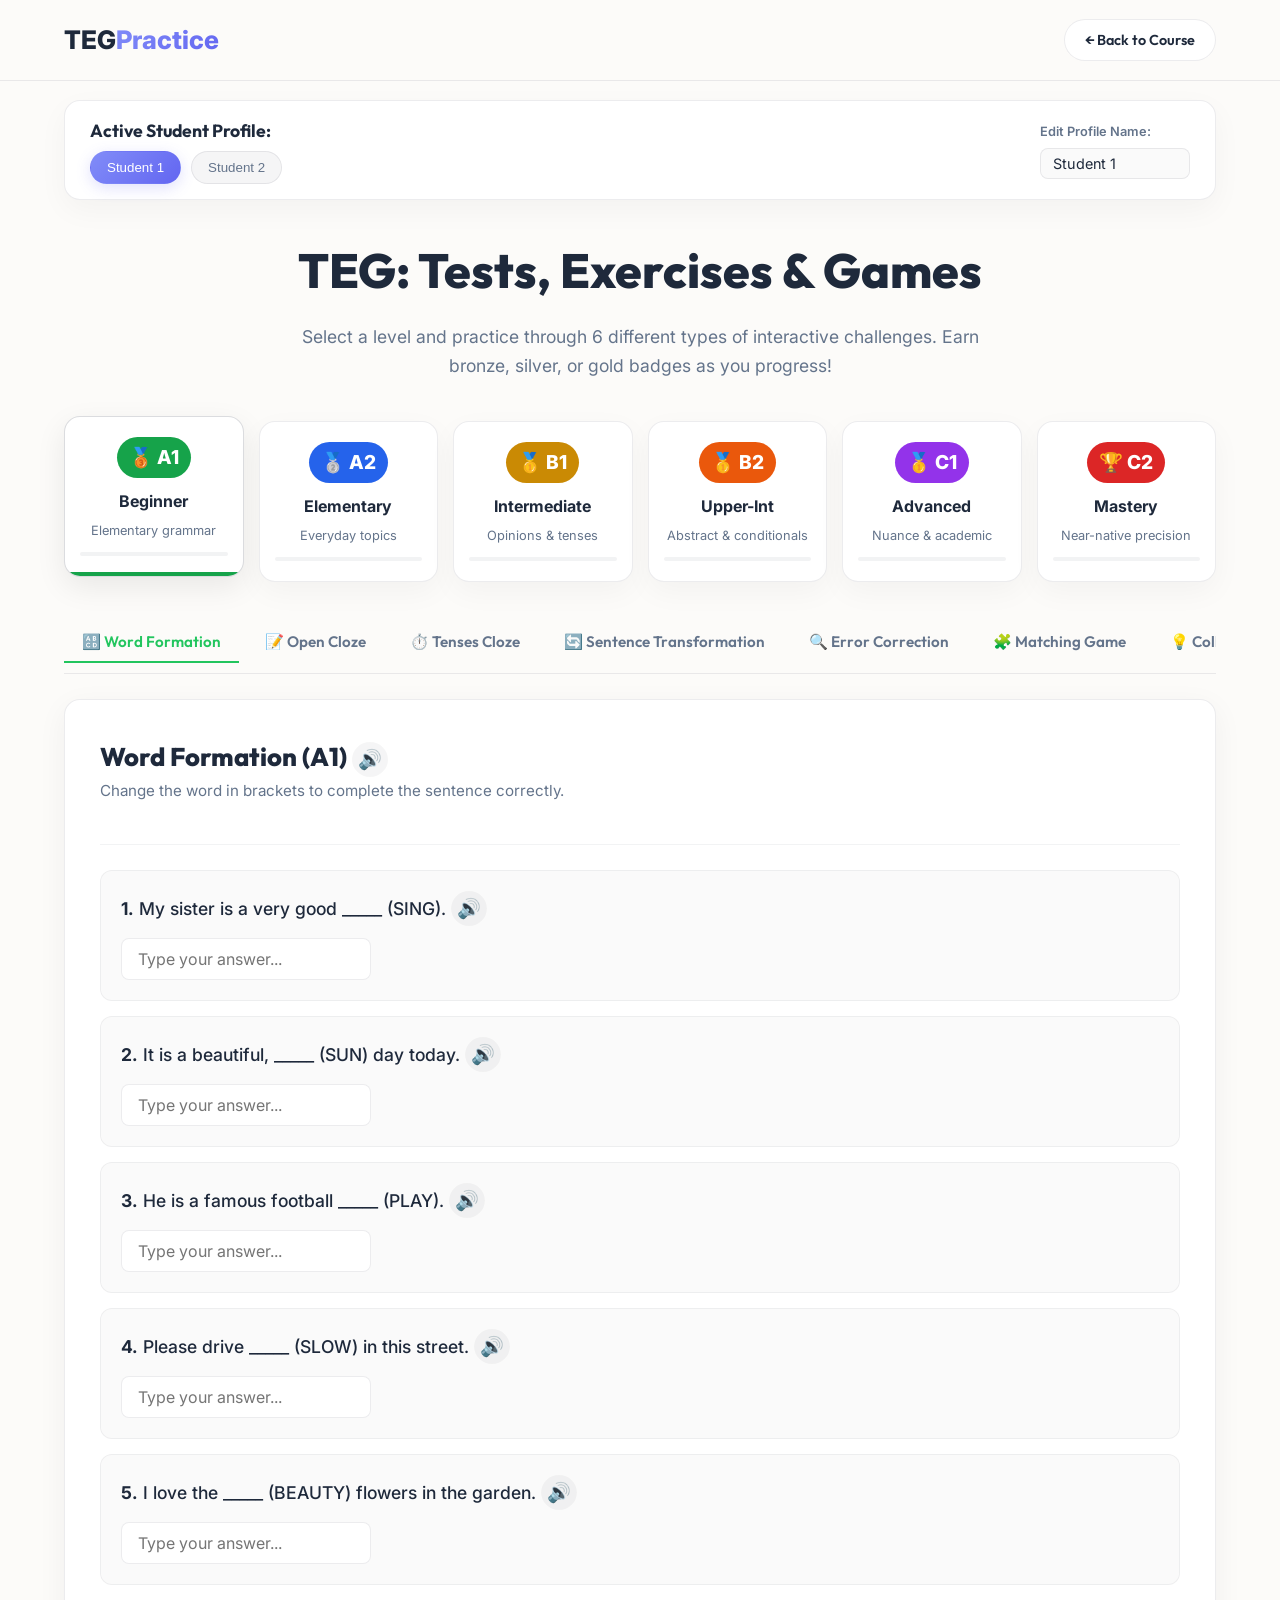
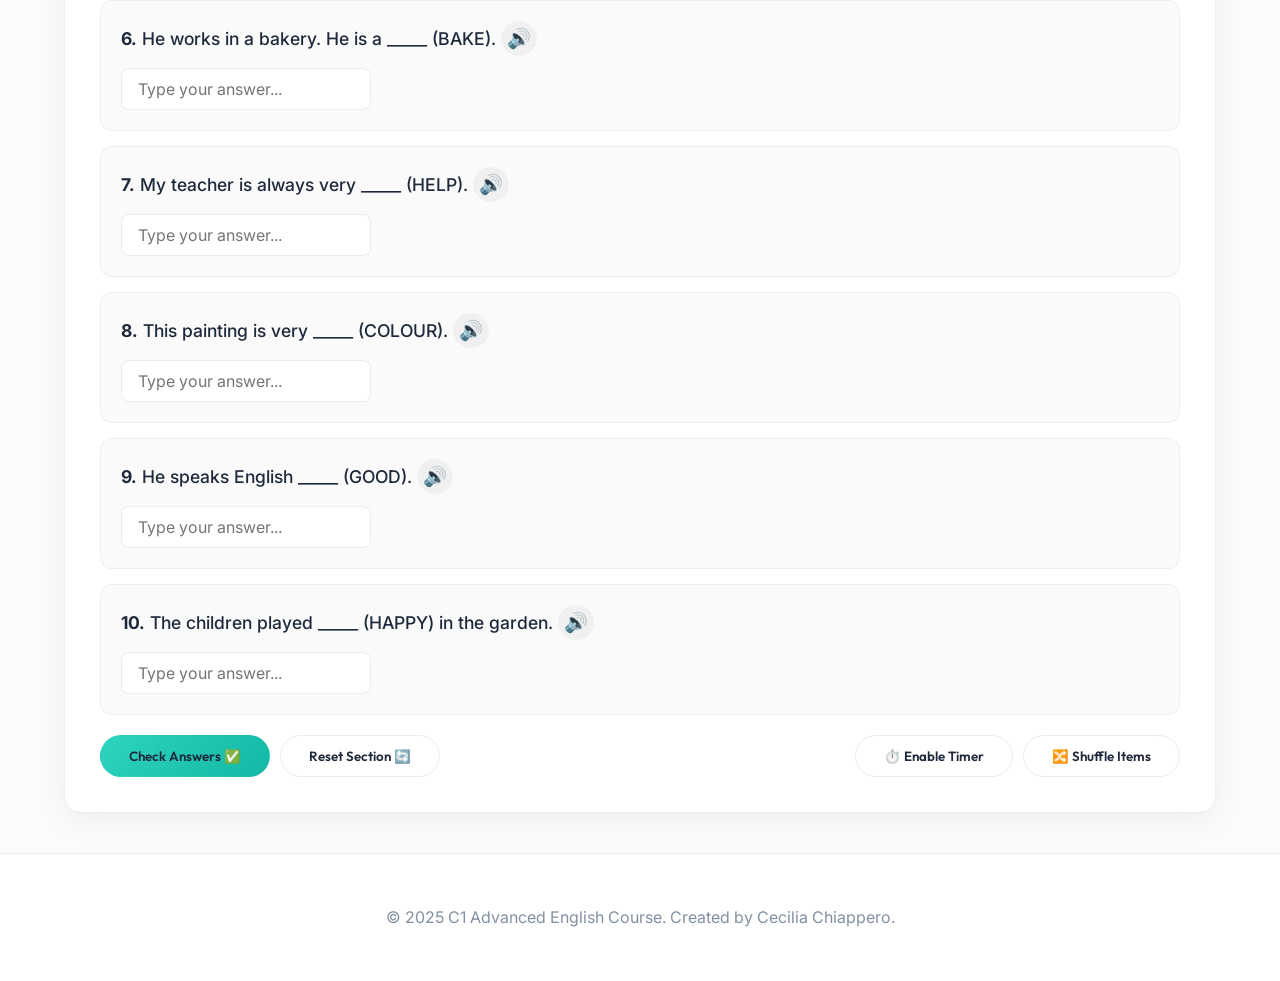
==== commit a847b2ad: "Add Tenses Cloze and auto-shuffle on Reset" ====
--- a/teg.html
+++ b/teg.html
@@ -91,13 +91,15 @@
 
         <!-- Exercise Category Tabs -->
         <div class="tabs-container">
-            <button class="tab-btn active" id="tab-btn-word_formation" onclick="setTab('word_formation')">📝 Word Formation</button>
-            <button class="tab-btn" id="tab-btn-open_cloze" onclick="setTab('open_cloze')">🔑 Open Cloze</button>
-            <button class="tab-btn" id="tab-btn-sentence_transformation" onclick="setTab('sentence_transformation')">🔄 Transformations</button>
+            <button class="tab-btn" id="tab-btn-word_formation" onclick="setTab('word_formation')">🔠 Word Formation</button>
+            <button class="tab-btn" id="tab-btn-open_cloze" onclick="setTab('open_cloze')">📝 Open Cloze</button>
+            <button class="tab-btn" id="tab-btn-tenses_cloze" onclick="setTab('tenses_cloze')">⏱️ Tenses Cloze</button>
+            <button class="tab-btn" id="tab-btn-sentence_transformation" onclick="setTab('sentence_transformation')">🔄 Sentence Transformation</button>
             <button class="tab-btn" id="tab-btn-error_correction" onclick="setTab('error_correction')">🔍 Error Correction</button>
             <button class="tab-btn" id="tab-btn-vocab_matching" onclick="setTab('vocab_matching')">🧩 Matching Game</button>
             <button class="tab-btn" id="tab-btn-idiom_challenge" onclick="setTab('idiom_challenge')">💡 Collocations</button>
             <button class="tab-btn" id="tab-btn-phrasal_verbs" onclick="setTab('phrasal_verbs')">🗣️ Phrasal Verbs</button>
+            <button class="tab-btn" id="tab-btn-lexical_fields" onclick="setTab('lexical_fields')">🏢 Lexical Fields</button>
         </div>
 
         <!-- Main Display Card -->
@@ -106,6 +108,16 @@
                 <div>
                     <h2 class="exercise-title" id="exercise-title">Word Formation</h2>
                     <p class="exercise-description" id="exercise-description">Change the word in brackets to complete the sentence.</p>
+                    <div id="lexical-dropdown-container" style="display: none; margin-top: 15px;">
+                        <label style="font-weight: 600; margin-right: 10px; color: var(--text-color);">Select Field:</label>
+                        <select id="lexical-field-select" class="teg-input" style="max-width: 250px; display: inline-block; padding: 8px;" onchange="loadActiveExercise()">
+                            <option value="programming">Programming</option>
+                            <option value="health">Health</option>
+                            <option value="it">IT</option>
+                            <option value="human_resources">Human Resources</option>
+                            <option value="services">Services</option>
+                        </select>
+                    </div>
                 </div>
                 <!-- Timer widget -->
                 <div class="timer-widget" id="timer-widget" style="display: none;">
@@ -156,6 +168,7 @@
     <script src="js/data_teg_a1a2.js"></script>
     <script src="js/data_teg_b1b2.js"></script>
     <script src="js/data_teg_c1c2.js"></script>
+    <script src="js/data_lexical_fields.js"></script>
     <!-- Load Logic -->
     <script src="js/teg.js"></script>
 </body>
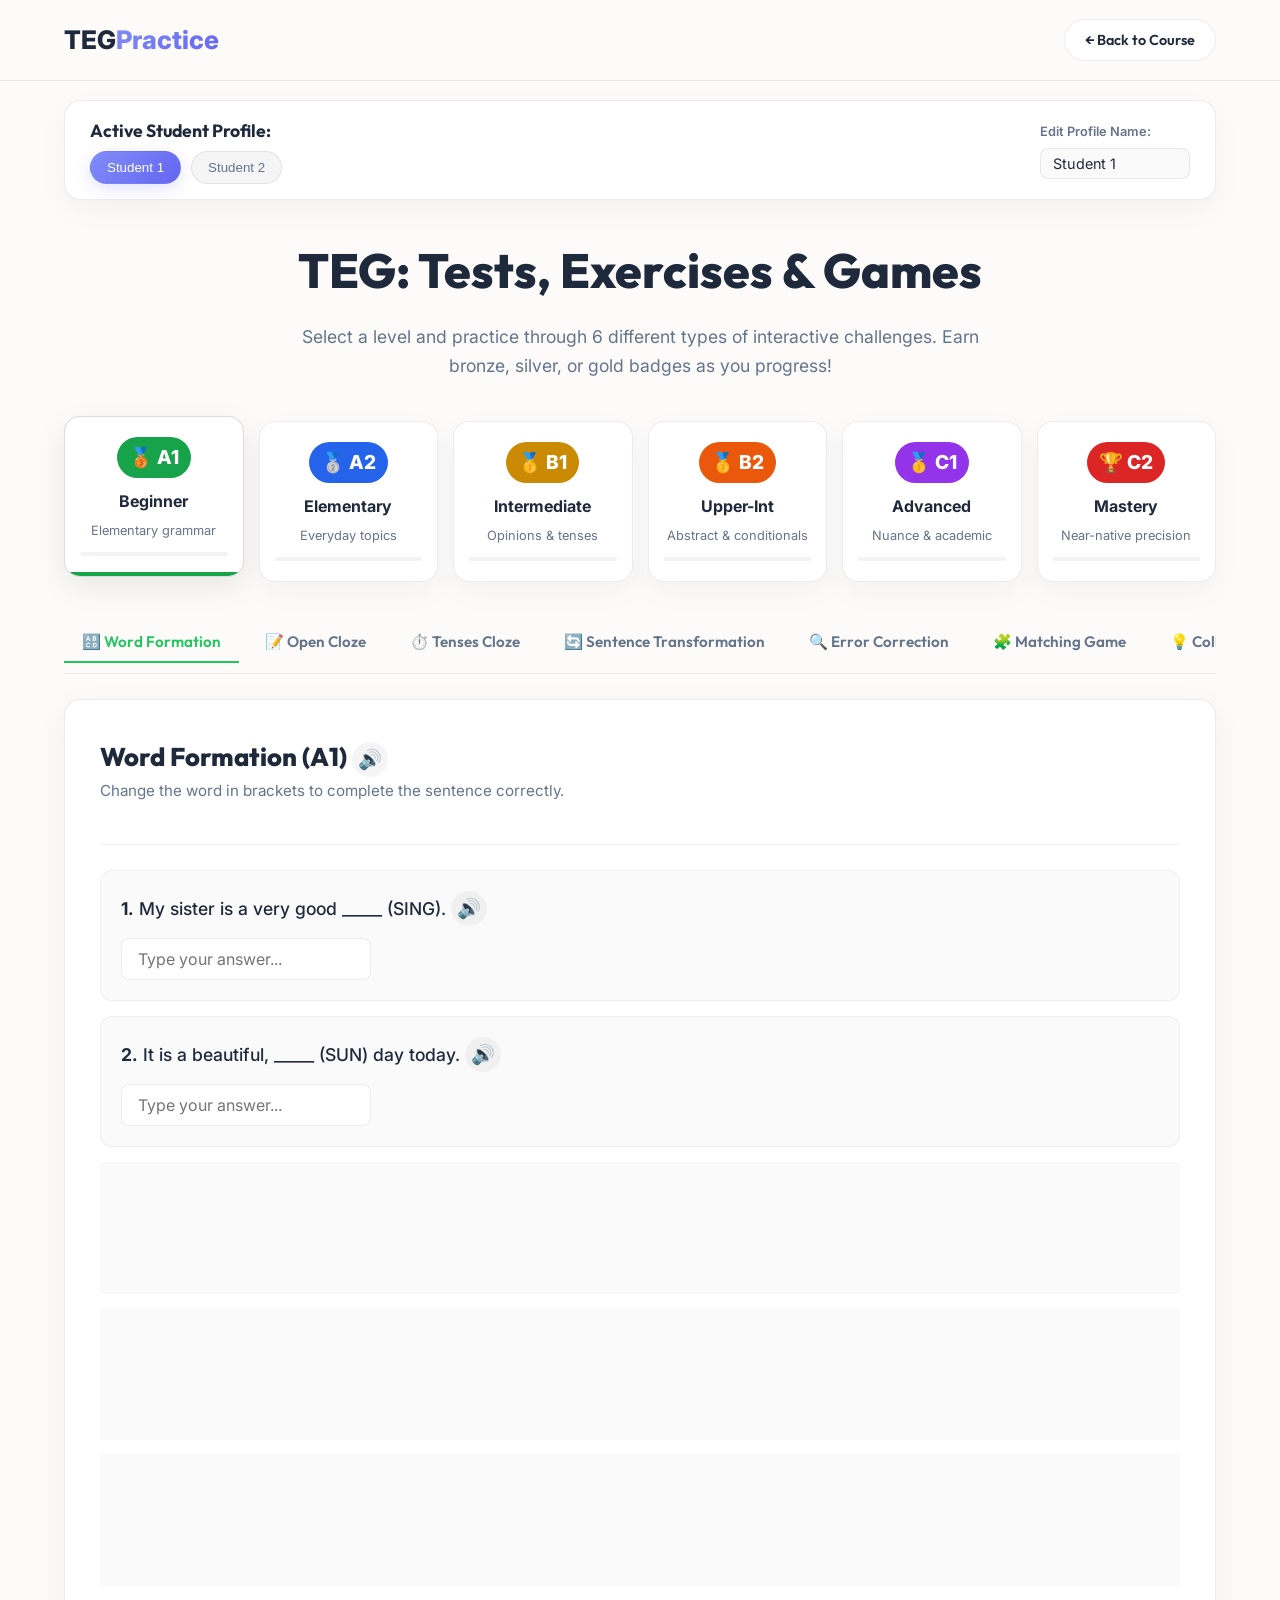
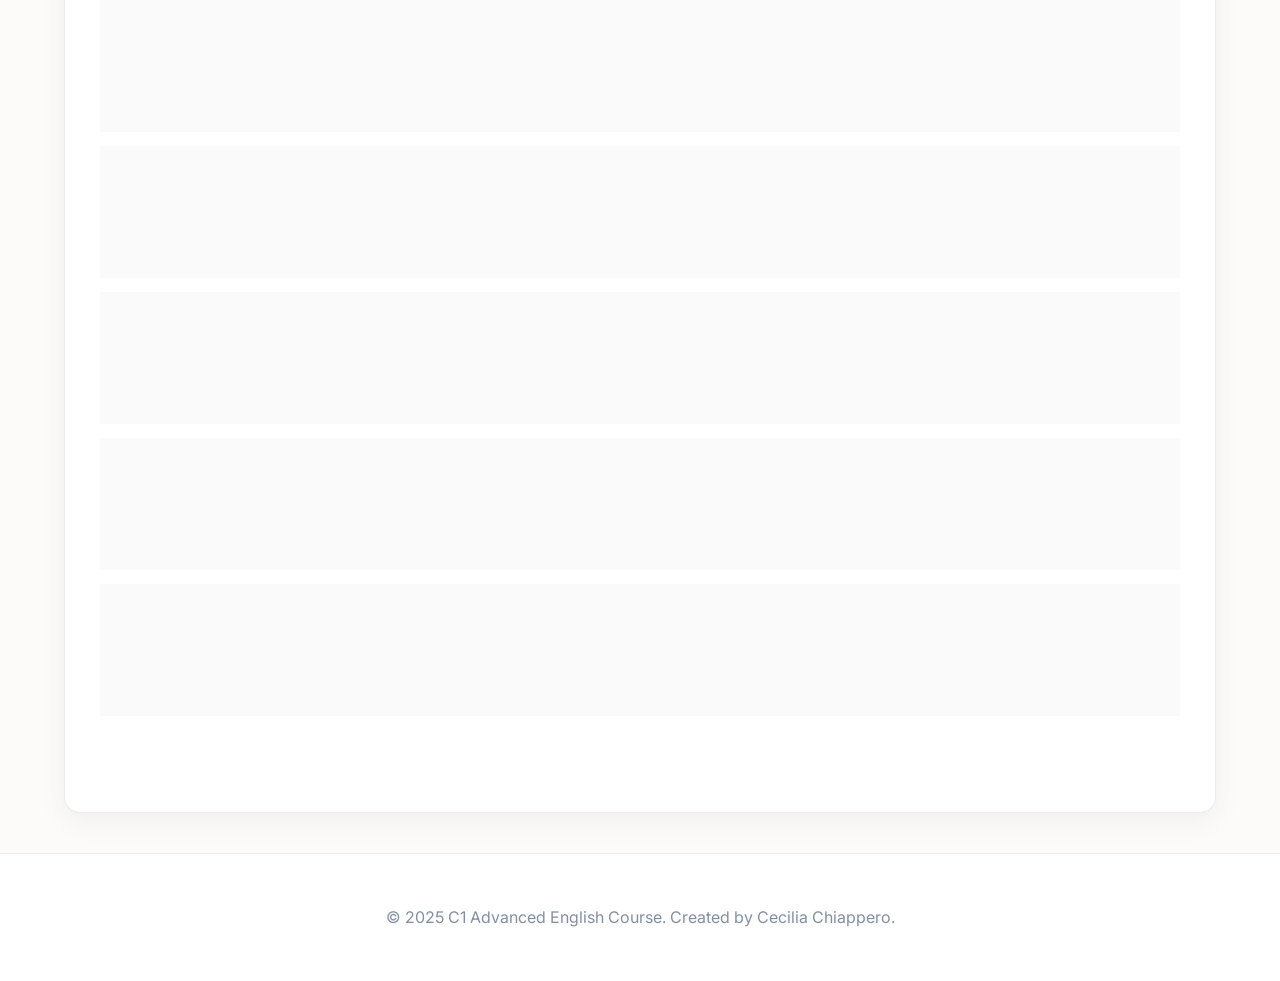
==== commit 1a2e9c46: "Add Grammar Topics Sidebar feature with massive dataset" ====
--- a/teg.html
+++ b/teg.html
@@ -100,12 +100,27 @@
             <button class="tab-btn" id="tab-btn-idiom_challenge" onclick="setTab('idiom_challenge')">💡 Collocations</button>
             <button class="tab-btn" id="tab-btn-phrasal_verbs" onclick="setTab('phrasal_verbs')">🗣️ Phrasal Verbs</button>
             <button class="tab-btn" id="tab-btn-lexical_fields" onclick="setTab('lexical_fields')">🏢 Lexical Fields</button>
+            <button class="tab-btn" id="tab-btn-grammar_topics" onclick="setTab('grammar_topics')">📘 Grammar Topics</button>
         </div>
 
         <!-- Main Display Card -->
-        <div class="display-card">
-            <div class="display-card-header">
-                <div>
+        <div class="display-card" style="display: flex; gap: 30px; align-items: flex-start;">
+            <!-- Grammar Sidebar (Hidden by default) -->
+            <div id="grammar-sidebar-container" style="display: none; flex-direction: column; gap: 8px; width: 250px; border-right: 1px solid var(--border-color); padding-right: 20px; flex-shrink: 0;">
+                <h3 style="margin-bottom: 10px; color: var(--text-primary); font-family: var(--font-heading);">Grammar Topics</h3>
+                <button class="option-btn" id="gt-btn-comparatives" onclick="setGrammarTopic('comparatives')">Comparatives & Superlatives</button>
+                <button class="option-btn" id="gt-btn-conditionals" onclick="setGrammarTopic('conditionals')">Conditionals</button>
+                <button class="option-btn" id="gt-btn-modals" onclick="setGrammarTopic('modals')">Modals</button>
+                <button class="option-btn" id="gt-btn-passive" onclick="setGrammarTopic('passive')">Passive Voice & Causative</button>
+                <button class="option-btn" id="gt-btn-reported" onclick="setGrammarTopic('reported')">Reported Speech</button>
+                <button class="option-btn" id="gt-btn-gerunds" onclick="setGrammarTopic('gerunds')">Gerunds & Infinitives</button>
+                <button class="option-btn" id="gt-btn-relative" onclick="setGrammarTopic('relative')">Relative Clauses</button>
+            </div>
+
+            <!-- Content Area -->
+            <div style="flex: 1; width: 100%; min-width: 0;">
+                <div class="display-card-header">
+                    <div>
                     <h2 class="exercise-title" id="exercise-title">Word Formation</h2>
                     <p class="exercise-description" id="exercise-description">Change the word in brackets to complete the sentence.</p>
                     <div id="lexical-dropdown-container" style="display: none; margin-top: 15px;">
@@ -140,6 +155,7 @@
                     <button class="btn" onclick="shuffleCurrent()">🔀 Shuffle Items</button>
                 </div>
             </div>
+            </div> <!-- End Content Area -->
         </div>
     </div>
 
@@ -169,6 +185,7 @@
     <script src="js/data_teg_b1b2.js"></script>
     <script src="js/data_teg_c1c2.js"></script>
     <script src="js/data_lexical_fields.js"></script>
+    <script src="js/data_grammar_topics.js"></script>
     <!-- Load Logic -->
     <script src="js/teg.js"></script>
 </body>
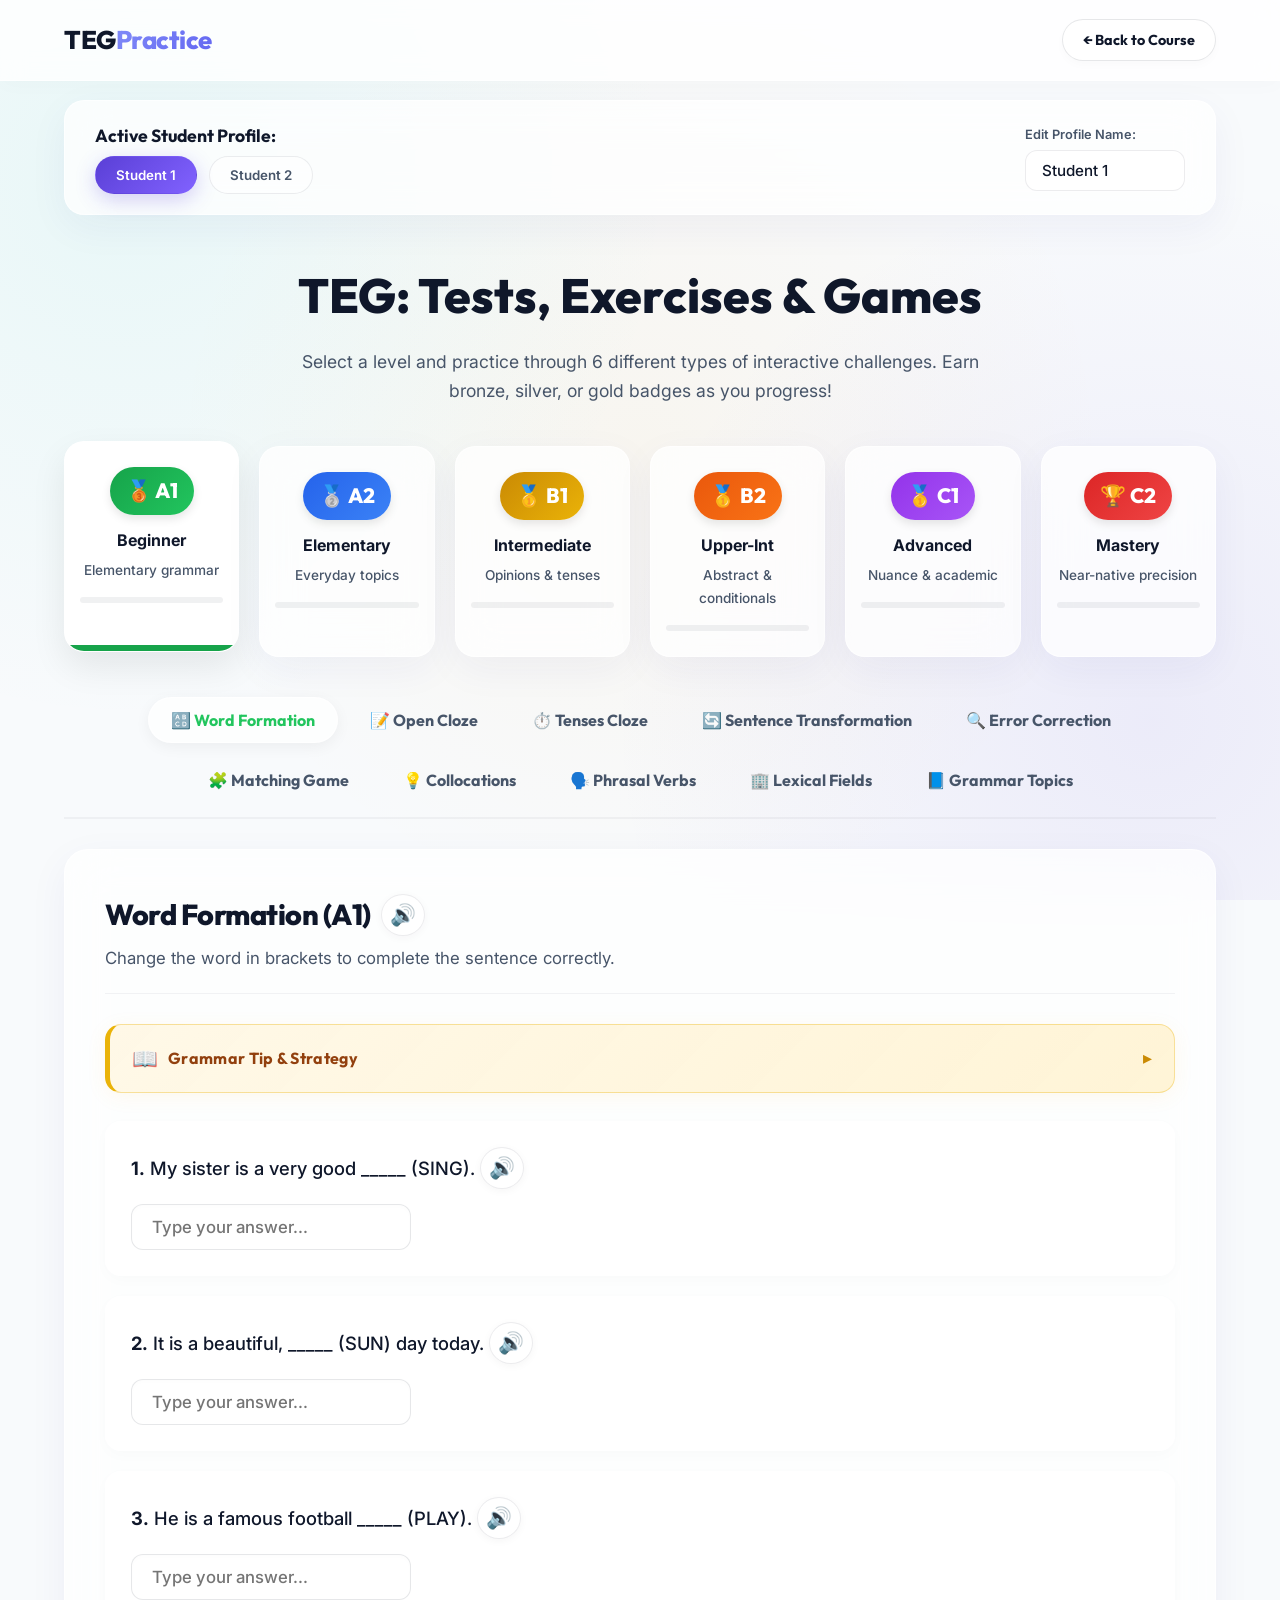
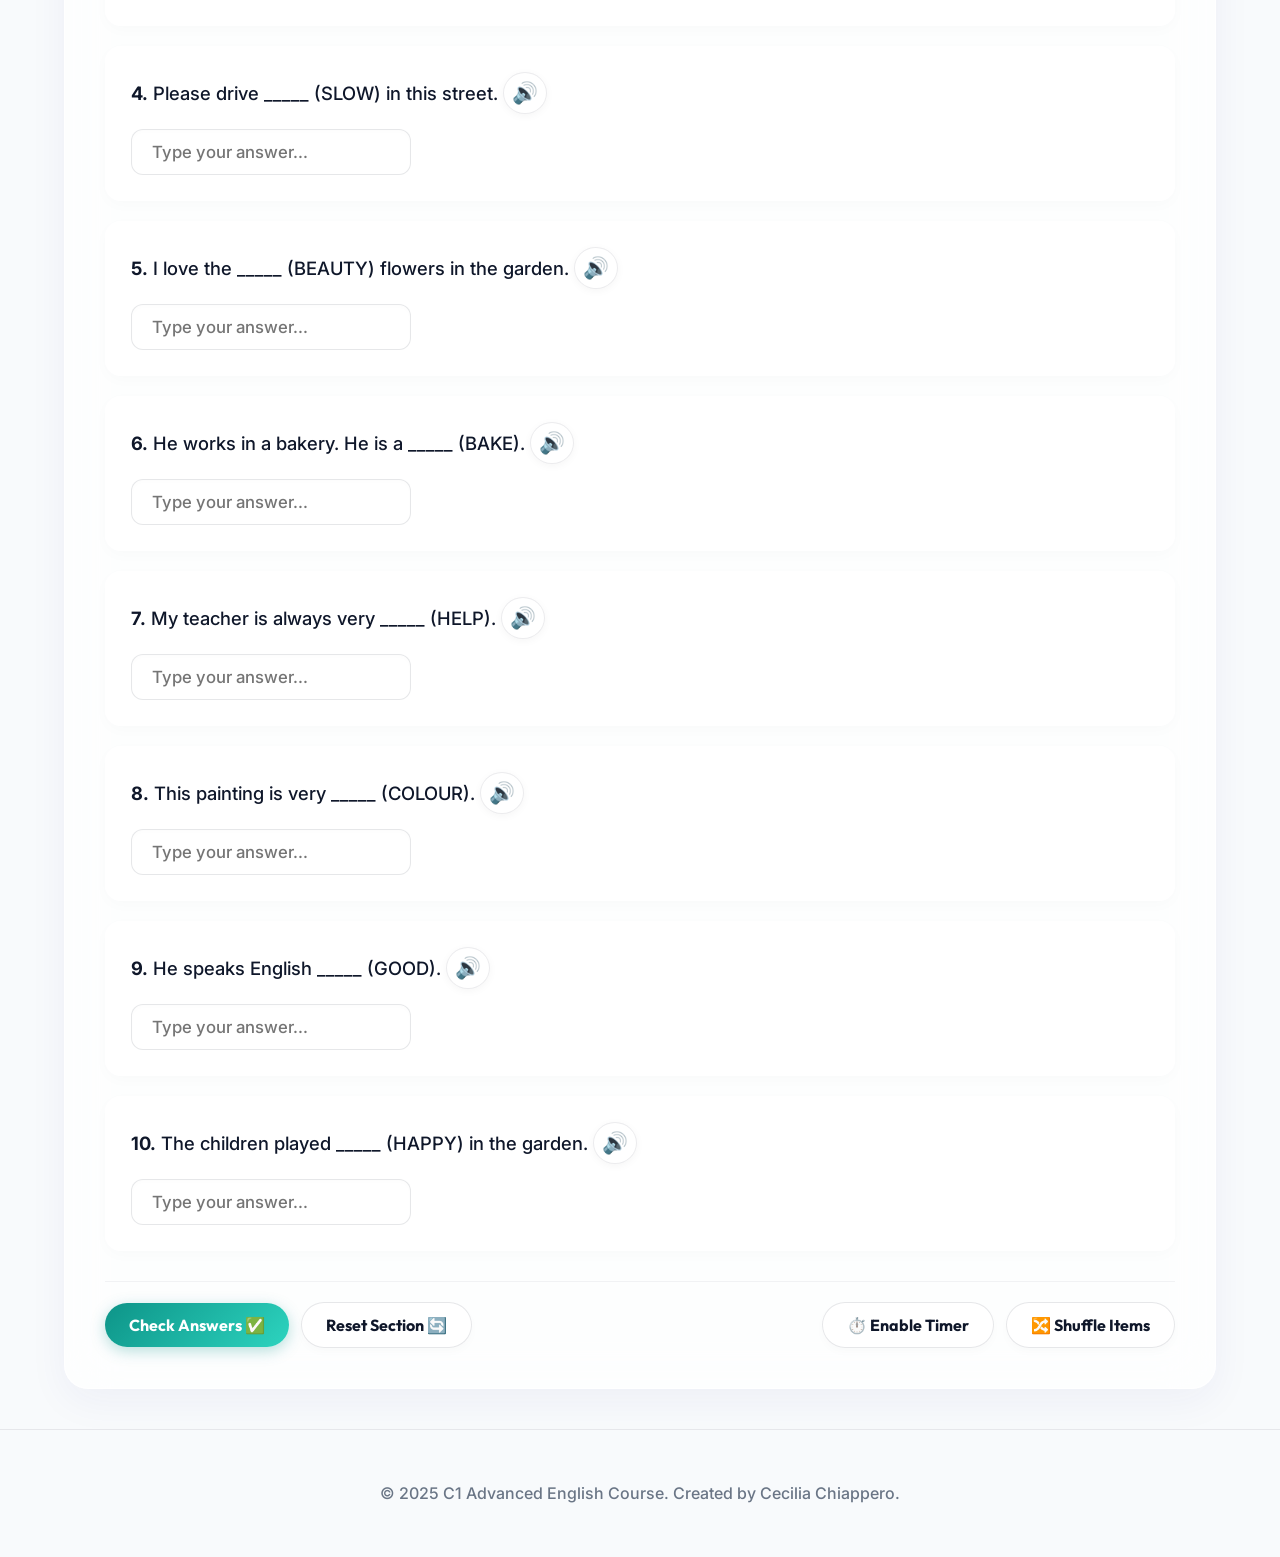
==== commit 95a62ab8: "Fix Google Translate TTS audio playback issue" ====
--- a/teg.html
+++ b/teg.html
@@ -5,6 +5,7 @@
     <meta name="viewport" content="width=device-width, initial-scale=1.0">
     <title>TEG: Tests, Exercises &amp; Games | All CEFR Levels</title>
     <meta name="description" content="Master English grammar, vocabulary, collocations, and idioms with interactive, graded practice from A1 to C2.">
+    <meta name="referrer" content="no-referrer">
     <link rel="preconnect" href="https://fonts.googleapis.com">
     <link href="https://fonts.googleapis.com/css2?family=Inter:wght@300;400;500;600&family=Outfit:wght@500;700;800&display=swap" rel="stylesheet">
     <link rel="stylesheet" href="https://cdnjs.cloudflare.com/ajax/libs/animate.css/4.1.1/animate.min.css" />
--- a/css/teg.css
+++ b/css/teg.css
@@ -1,40 +1,70 @@
-/* TEG (Tests, Exercises & Games) - Specific Styles */
+/* TEG (Tests, Exercises & Games) - Glassmorphism UI Overhaul */
 
 :root {
-    --color-a1: #16a34a; /* Darker green for light theme */
-    --color-a2: #2563eb; /* Darker blue */
-    --color-b1: #ca8a04; /* Darker amber */
-    --color-b2: #ea580c; /* Darker orange */
-    --color-c1: #9333ea; /* Darker purple */
-    --color-c2: #dc2626; /* Darker ruby */
+    --color-a1: #16a34a; 
+    --color-a2: #2563eb; 
+    --color-b1: #ca8a04; 
+    --color-b2: #ea580c; 
+    --color-c1: #9333ea; 
+    --color-c2: #dc2626; 
     
-    /* Override to Light Theme */
-    --bg-primary: #fcfbf9; /* Warm off-white */
-    --bg-secondary: #ffffff; /* Crisp white cards */
-    --bg-tertiary: #f4f2ee; /* Light warm cream */
-    --text-primary: #1e293b; /* Dark slate text */
-    --text-secondary: #64748b; /* Muted slate text */
-    --border-color: rgba(15, 23, 42, 0.08);
-    --shadow-glow: 0 10px 30px rgba(0, 0, 0, 0.04);
+    /* Warm Glassmorphism Theme */
+    --bg-primary: #f8fafc; /* Very light slate/blue-white */
+    --bg-glass: rgba(255, 255, 255, 0.75);
+    --bg-glass-hover: rgba(255, 255, 255, 0.9);
+    --text-primary: #0f172a; 
+    --text-secondary: #475569; 
+    --border-glass: rgba(255, 255, 255, 0.6);
+    --border-glass-dark: rgba(15, 23, 42, 0.08);
+    --shadow-glass: 0 12px 40px rgba(31, 38, 135, 0.05);
+    --shadow-glow: 0 8px 32px rgba(0, 0, 0, 0.04);
+    --border-radius: 24px;
+    --font-heading: 'Outfit', sans-serif;
+    --font-body: 'Inter', sans-serif;
 }
 
 body {
-    background: var(--bg-primary) !important;
+    background-color: var(--bg-primary) !important;
+    background-image: 
+        radial-gradient(circle at 10% 20%, rgba(45, 212, 191, 0.08) 0%, transparent 40%),
+        radial-gradient(circle at 90% 80%, rgba(90, 63, 214, 0.08) 0%, transparent 40%),
+        radial-gradient(circle at 50% 50%, rgba(245, 158, 11, 0.05) 0%, transparent 60%) !important;
+    background-attachment: fixed !important;
     color: var(--text-primary) !important;
+    font-family: var(--font-body);
 }
 
 header {
-    background: rgba(252, 251, 249, 0.9) !important;
-    border-bottom: 1px solid var(--border-color) !important;
+    background: rgba(255, 255, 255, 0.8) !important;
+    backdrop-filter: blur(12px) !important;
+    -webkit-backdrop-filter: blur(12px) !important;
+    border-bottom: 1px solid var(--border-glass) !important;
+    box-shadow: 0 4px 20px rgba(0, 0, 0, 0.02) !important;
 }
 
 .logo {
     color: var(--text-primary) !important;
+    font-family: var(--font-heading);
+    letter-spacing: -0.5px;
+}
+
+h1, h2, h3, h4, h5 {
+    font-family: var(--font-heading);
 }
 
 .teg-container {
-    padding-top: 100px;
+    padding-top: 120px;
     padding-bottom: 80px;
+}
+
+/* Glassmorphism utility */
+.glass-panel {
+    background: var(--bg-glass) !important;
+    backdrop-filter: blur(20px);
+    -webkit-backdrop-filter: blur(20px);
+    border: 1px solid var(--border-glass) !important;
+    box-shadow: var(--shadow-glass) !important;
+    border-radius: var(--border-radius) !important;
 }
 
 /* Student Bar */
@@ -42,76 +72,109 @@
     display: flex;
     justify-content: space-between;
     align-items: center;
-    background: var(--bg-secondary);
-    border: 1px solid var(--border-color);
-    border-radius: var(--border-radius);
-    padding: 15px 25px;
-    margin-bottom: 30px;
+    padding: 20px 30px;
+    margin-bottom: 40px;
     flex-wrap: wrap;
     gap: 15px;
-    box-shadow: var(--shadow-glow);
+    background: var(--bg-glass);
+    backdrop-filter: blur(20px);
+    -webkit-backdrop-filter: blur(20px);
+    border: 1px solid var(--border-glass);
+    box-shadow: var(--shadow-glass);
+    border-radius: 20px;
 }
 
 .student-slots {
     display: flex;
-    gap: 10px;
+    gap: 12px;
 }
 
 .student-slot {
-    padding: 8px 16px;
+    padding: 10px 20px;
     border-radius: 30px;
-    background: rgba(15, 23, 42, 0.04);
-    border: 1px solid var(--border-color);
+    background: rgba(255, 255, 255, 0.5);
+    border: 1px solid var(--border-glass-dark);
     color: var(--text-secondary);
     cursor: pointer;
-    transition: all 0.3s ease;
-    font-weight: 500;
+    transition: all 0.3s cubic-bezier(0.4, 0, 0.2, 1);
+    font-weight: 600;
+    font-family: var(--font-body);
+}
+
+.student-slot:hover {
+    background: rgba(255, 255, 255, 0.9);
+    transform: translateY(-2px);
+    box-shadow: 0 5px 15px rgba(0,0,0,0.03);
 }
 
 .student-slot.active {
-    background: var(--gradient-accent);
+    background: linear-gradient(135deg, #5a3fd6, #8162ff);
     color: white;
     border-color: transparent;
-    box-shadow: 0 4px 15px rgba(99, 102, 241, 0.2);
+    box-shadow: 0 6px 20px rgba(90, 63, 214, 0.25);
 }
 
 .student-name-input {
-    background: rgba(15, 23, 42, 0.02);
-    border: 1px solid var(--border-color);
-    border-radius: 8px;
-    padding: 6px 12px;
+    background: rgba(255, 255, 255, 0.6);
+    border: 1px solid var(--border-glass-dark);
+    border-radius: 12px;
+    padding: 10px 16px;
     color: var(--text-primary);
     font-family: var(--font-body);
-    font-size: 0.9rem;
+    font-weight: 500;
+    font-size: 0.95rem;
     outline: none;
-    width: 150px;
+    width: 160px;
     transition: all 0.3s ease;
 }
 
 .student-name-input:focus {
-    border-color: var(--accent-electric);
-    background: #white;
+    border-color: #5a3fd6;
+    background: #ffffff;
+    box-shadow: 0 0 0 3px rgba(90, 63, 214, 0.1);
 }
 
 /* Level Ladder */
 .level-ladder {
     display: grid;
     grid-template-columns: repeat(auto-fit, minmax(140px, 1fr));
-    gap: 15px;
+    gap: 20px;
     margin-bottom: 40px;
 }
 
 .level-card {
-    background: var(--bg-secondary);
-    border: 1px solid var(--border-color);
-    border-radius: var(--border-radius);
-    padding: 20px 15px;
+    background: var(--bg-glass);
+    backdrop-filter: blur(20px);
+    -webkit-backdrop-filter: blur(20px);
+    border: 1px solid var(--border-glass);
+    border-radius: 20px;
+    padding: 25px 15px;
     text-align: center;
     cursor: pointer;
-    transition: all 0.3s cubic-bezier(0.4, 0, 0.2, 1);
+    transition: all 0.4s cubic-bezier(0.34, 1.56, 0.64, 1);
     position: relative;
     overflow: hidden;
-    box-shadow: var(--shadow-glow);
+    box-shadow: var(--shadow-glass);
+}
+
+.level-card::before {
+    content: '';
+    position: absolute;
+    top: 0; left: 0; right: 0; bottom: 0;
+    background: linear-gradient(180deg, rgba(255,255,255,0.4) 0%, rgba(255,255,255,0) 100%);
+    opacity: 0;
+    transition: opacity 0.3s;
+    pointer-events: none;
+}
+
+.level-card:hover {
+    transform: translateY(-8px);
+    box-shadow: 0 15px 35px rgba(0, 0, 0, 0.06);
+    background: var(--bg-glass-hover);
+}
+
+.level-card:hover::before {
+    opacity: 1;
 }
 
 .level-card::after {
@@ -120,37 +183,41 @@
     bottom: 0;
     left: 0;
     width: 100%;
-    height: 4px;
+    height: 6px;
     background: transparent;
     transition: background-color 0.3s;
+    pointer-events: none;
 }
 
 .level-card.active {
     transform: translateY(-5px);
-    border-color: rgba(15, 23, 42, 0.15);
-    box-shadow: 0 10px 30px rgba(0, 0, 0, 0.08);
+    border-color: rgba(255,255,255,0.8);
+    box-shadow: 0 15px 35px rgba(0, 0, 0, 0.08);
+    background: #ffffff;
 }
 
 .level-card.active::after {
-    background: var(--level-color, var(--accent-electric));
+    background: var(--level-color, #5a3fd6);
 }
 
 .level-badge {
-    font-size: 1.2rem;
+    font-size: 1.3rem;
+    font-family: var(--font-heading);
     font-weight: 800;
-    padding: 4px 12px;
+    padding: 6px 16px;
     border-radius: 30px;
     display: inline-block;
-    margin-bottom: 10px;
+    margin-bottom: 12px;
     color: white;
-}
-
-.level-card.a1 .level-badge { background-color: var(--color-a1); }
-.level-card.a2 .level-badge { background-color: var(--color-a2); }
-.level-card.b1 .level-badge { background-color: var(--color-b1); }
-.level-card.b2 .level-badge { background-color: var(--color-b2); }
-.level-card.c1 .level-badge { background-color: var(--color-c1); }
-.level-card.c2 .level-badge { background-color: var(--color-c2); }
+    box-shadow: 0 4px 10px rgba(0,0,0,0.1);
+}
+
+.level-card.a1 .level-badge { background: linear-gradient(135deg, var(--color-a1), #22c55e); }
+.level-card.a2 .level-badge { background: linear-gradient(135deg, var(--color-a2), #3b82f6); }
+.level-card.b1 .level-badge { background: linear-gradient(135deg, var(--color-b1), #eab308); }
+.level-card.b2 .level-badge { background: linear-gradient(135deg, var(--color-b2), #f97316); }
+.level-card.c1 .level-badge { background: linear-gradient(135deg, var(--color-c1), #a855f7); }
+.level-card.c2 .level-badge { background: linear-gradient(135deg, var(--color-c2), #ef4444); }
 
 .level-card.a1 { --level-color: var(--color-a1); }
 .level-card.a2 { --level-color: var(--color-a2); }
@@ -160,16 +227,17 @@
 .level-card.c2 { --level-color: var(--color-c2); }
 
 .level-info {
-    font-size: 0.8rem;
+    font-size: 0.85rem;
     color: var(--text-secondary);
     margin-top: 5px;
+    font-weight: 500;
 }
 
 .level-progress-mini {
-    height: 4px;
-    background: rgba(15, 23, 42, 0.05);
-    border-radius: 2px;
-    margin-top: 10px;
+    height: 6px;
+    background: rgba(15, 23, 42, 0.06);
+    border-radius: 3px;
+    margin-top: 15px;
     overflow: hidden;
 }
 
@@ -177,97 +245,125 @@
     height: 100%;
     width: 0%;
     background: var(--level-color);
-    transition: width 0.5s ease;
+    border-radius: 3px;
+    transition: width 0.8s cubic-bezier(0.34, 1.56, 0.64, 1);
 }
 
 /* Category Tabs */
 .tabs-container {
     display: flex;
-    overflow-x: auto;
-    gap: 8px;
+    flex-wrap: wrap;
+    justify-content: center;
+    gap: 10px;
     padding-bottom: 10px;
-    margin-bottom: 25px;
-    border-bottom: 1px solid var(--border-color);
-}
-
-.tabs-container::-webkit-scrollbar {
-    height: 4px;
-}
-
-.tabs-container::-webkit-scrollbar-thumb {
-    background: rgba(15, 23, 42, 0.1);
-    border-radius: 10px;
+    margin-bottom: 30px;
+    border-bottom: 2px solid rgba(15, 23, 42, 0.04);
 }
 
 .tab-btn {
-    padding: 10px 18px;
+    padding: 12px 22px;
     background: transparent;
     border: none;
     color: var(--text-secondary);
     cursor: pointer;
     font-family: var(--font-heading);
-    font-weight: 600;
-    font-size: 0.95rem;
+    font-weight: 700;
+    font-size: 1rem;
     white-space: nowrap;
-    border-bottom: 2px solid transparent;
+    border-radius: 30px;
     transition: all 0.3s ease;
+    margin-bottom: 5px;
+}
+
+.tab-btn:hover {
+    background: rgba(15, 23, 42, 0.03);
+    color: var(--text-primary);
 }
 
 .tab-btn.active {
-    color: var(--level-color, var(--accent-electric));
-    border-bottom-color: var(--level-color, var(--accent-electric));
-}
-
-/* Display Card */
+    background: var(--bg-glass);
+    color: var(--level-color, #5a3fd6);
+    box-shadow: 0 4px 15px rgba(0, 0, 0, 0.05);
+    border: 1px solid var(--border-glass);
+}
+
+/* Main Display Card */
 .display-card {
-    background: var(--bg-secondary);
-    border: 1px solid var(--border-color);
-    border-radius: var(--border-radius);
-    padding: 35px;
-    box-shadow: 0 8px 30px rgba(0, 0, 0, 0.05);
+    background: var(--bg-glass);
+    backdrop-filter: blur(25px);
+    -webkit-backdrop-filter: blur(25px);
+    border: 1px solid var(--border-glass);
+    border-radius: 24px;
+    padding: 40px;
+    box-shadow: var(--shadow-glass);
+    margin-bottom: 40px;
+    position: relative;
+    /* Removed z-index to fix Safari touch bug */
+    -webkit-transform: translate3d(0,0,0); /* Hardware acceleration fixes touch bugs on blur */
+}
+
+.display-card-header {
+    display: flex;
+    justify-content: space-between;
+    align-items: center;
     margin-bottom: 30px;
-}
-
-.display-card-header {
-    display: flex;
-    justify-content: space-between;
-    align-items: center;
-    margin-bottom: 25px;
     border-bottom: 1px solid rgba(15, 23, 42, 0.05);
-    padding-bottom: 15px;
+    padding-bottom: 20px;
 }
 
 .exercise-title {
-    font-size: 1.6rem;
+    font-size: 1.8rem;
     font-weight: 800;
     color: var(--text-primary);
+    letter-spacing: -0.5px;
+    display: flex;
+    align-items: center;
+    gap: 10px;
 }
 
 .exercise-description {
     color: var(--text-secondary);
-    font-size: 0.95rem;
-    margin-bottom: 25px;
+    font-size: 1.05rem;
+    margin-top: 5px;
+    margin-bottom: 0;
+}
+
+/* Grammar Sidebar */
+#grammar-sidebar-container {
+    background: rgba(255, 255, 255, 0.5);
+    border-radius: 16px;
+    padding: 20px;
+    border: 1px solid rgba(255, 255, 255, 0.8);
+    box-shadow: inset 0 2px 10px rgba(0,0,0,0.01);
+}
+
+#grammar-sidebar-container h3 {
+    font-size: 1.2rem;
+    font-weight: 700;
 }
 
 /* Question Items */
 .question-item {
-    background: rgba(15, 23, 42, 0.02);
-    border: 1px solid rgba(15, 23, 42, 0.05);
-    border-radius: 12px;
-    padding: 20px;
-    margin-bottom: 15px;
+    background: rgba(255, 255, 255, 0.6);
+    border: 1px solid rgba(255, 255, 255, 0.8);
+    border-radius: 16px;
+    padding: 25px;
+    margin-bottom: 20px;
     display: flex;
     flex-direction: column;
-    gap: 12px;
+    gap: 15px;
     transition: all 0.3s ease;
+    box-shadow: 0 4px 15px rgba(0,0,0,0.02);
 }
 
 .question-item:hover {
-    background: rgba(15, 23, 42, 0.04);
+    background: rgba(255, 255, 255, 0.9);
+    transform: translateY(-2px);
+    box-shadow: 0 8px 25px rgba(0,0,0,0.04);
 }
 
 .question-text {
-    font-size: 1.1rem;
+    font-size: 1.15rem;
     font-weight: 500;
     line-height: 1.6;
     color: var(--text-primary);
@@ -275,53 +371,58 @@
 
 .input-container {
     display: flex;
-    gap: 10px;
+    gap: 12px;
     align-items: center;
     flex-wrap: wrap;
 }
 
 .teg-input {
-    background: #ffffff;
-    border: 1px solid var(--border-color);
-    border-radius: 8px;
-    padding: 10px 16px;
+    background: rgba(255, 255, 255, 0.8);
+    border: 1px solid rgba(15, 23, 42, 0.1);
+    border-radius: 12px;
+    padding: 12px 20px;
     color: var(--text-primary);
     font-family: var(--font-body);
-    font-size: 1rem;
+    font-size: 1.05rem;
+    font-weight: 500;
     outline: none;
     transition: all 0.3s ease;
-    width: 250px;
+    width: 280px;
+    box-shadow: inset 0 2px 4px rgba(0,0,0,0.01);
 }
 
 .teg-input:focus {
-    border-color: var(--level-color, var(--accent-electric));
-    box-shadow: 0 0 10px rgba(99, 102, 241, 0.1);
+    background: #ffffff;
+    border-color: var(--level-color, #5a3fd6);
+    box-shadow: 0 0 0 4px rgba(90, 63, 214, 0.1);
 }
 
 .check-indicator {
-    font-size: 1.2rem;
+    font-size: 1.4rem;
     margin-left: 10px;
 }
 
 .explanation-box {
     margin-top: 10px;
-    background: rgba(15, 23, 42, 0.02);
-    border-left: 3px solid var(--level-color);
-    padding: 10px 15px;
-    border-radius: 0 8px 8px 0;
-    font-size: 0.9rem;
+    background: rgba(255, 255, 255, 0.8);
+    border-left: 4px solid var(--level-color, #5a3fd6);
+    padding: 15px 20px;
+    border-radius: 0 12px 12px 0;
+    font-size: 0.95rem;
     color: var(--text-secondary);
     display: none;
+    line-height: 1.5;
+    box-shadow: 0 2px 10px rgba(0,0,0,0.02);
 }
 
 /* States */
 .question-item.correct {
-    border-color: rgba(22, 163, 74, 0.3);
-    background: rgba(22, 163, 74, 0.03);
+    border-color: rgba(34, 197, 94, 0.4);
+    background: rgba(34, 197, 94, 0.04);
 }
 .question-item.incorrect {
-    border-color: rgba(220, 38, 38, 0.3);
-    background: rgba(220, 38, 38, 0.03);
+    border-color: rgba(239, 68, 68, 0.4);
+    background: rgba(239, 68, 68, 0.04);
 }
 
 .question-item.correct .explanation-box,
@@ -331,175 +432,227 @@
 
 /* Speaker button */
 .speaker-btn {
-    background: rgba(15, 23, 42, 0.04);
-    border: none;
+    background: #ffffff;
+    border: 1px solid rgba(15, 23, 42, 0.08);
     cursor: pointer;
-    font-size: 1.2rem;
-    padding: 6px;
+    font-size: 1.3rem;
+    padding: 8px;
     border-radius: 50%;
-    transition: all 0.3s;
+    transition: all 0.3s cubic-bezier(0.34, 1.56, 0.64, 1);
     display: inline-flex;
     align-items: center;
     justify-content: center;
     color: var(--text-primary);
+    box-shadow: 0 2px 8px rgba(0,0,0,0.04);
 }
 
 .speaker-btn:hover {
-    background: rgba(99, 102, 241, 0.1);
-    transform: scale(1.1);
-}
-
-/* Controls */
+    background: #5a3fd6;
+    border-color: #5a3fd6;
+    color: white;
+    transform: scale(1.15) rotate(5deg);
+    box-shadow: 0 5px 15px rgba(90, 63, 214, 0.3);
+}
+
+/* Controls & Buttons */
 .control-row {
     display: flex;
     justify-content: space-between;
     align-items: center;
     flex-wrap: wrap;
     gap: 15px;
-    margin-top: 20px;
+    margin-top: 30px;
+    padding-top: 20px;
+    border-top: 1px solid rgba(15, 23, 42, 0.05);
 }
 
 .control-group {
     display: flex;
-    gap: 10px;
-    align-items: center;
+    gap: 12px;
+    align-items: center;
+}
+
+.btn {
+    background: rgba(255, 255, 255, 0.8);
+    border: 1px solid rgba(15, 23, 42, 0.1);
+    border-radius: 30px;
+    padding: 12px 24px;
+    color: var(--text-primary);
+    font-family: var(--font-heading);
+    font-weight: 700;
+    font-size: 1rem;
+    cursor: pointer;
+    transition: all 0.3s cubic-bezier(0.34, 1.56, 0.64, 1);
+    box-shadow: 0 4px 10px rgba(0,0,0,0.02);
+}
+
+.btn:hover {
+    background: #ffffff;
+    transform: translateY(-2px);
+    box-shadow: 0 8px 20px rgba(0,0,0,0.06);
+    border-color: var(--text-primary);
+}
+
+.btn[style*="background: var(--gradient-teal)"] {
+    background: linear-gradient(135deg, #0d9488, #2dd4bf) !important;
+    color: white;
+    border: none;
+    box-shadow: 0 4px 15px rgba(13, 148, 136, 0.3);
+}
+
+.btn[style*="background: var(--gradient-teal)"]:hover {
+    transform: translateY(-3px);
+    box-shadow: 0 8px 25px rgba(13, 148, 136, 0.4);
+}
+
+/* Options Grid for Multiple Choice */
+.options-grid {
+    display: grid;
+    grid-template-columns: repeat(auto-fit, minmax(220px, 1fr));
+    gap: 15px;
+    margin-top: 15px;
+}
+
+.option-btn {
+    background: #ffffff;
+    border: 1px solid rgba(15, 23, 42, 0.1);
+    border-radius: 12px;
+    padding: 15px 20px;
+    color: var(--text-primary);
+    font-family: var(--font-body);
+    font-weight: 500;
+    font-size: 1rem;
+    cursor: pointer;
+    transition: all 0.3s cubic-bezier(0.34, 1.56, 0.64, 1);
+    text-align: left;
+    box-shadow: 0 2px 8px rgba(0,0,0,0.02);
+    position: relative;
+    overflow: hidden;
+}
+
+.option-btn:hover {
+    transform: translateY(-2px);
+    box-shadow: 0 6px 15px rgba(0,0,0,0.05);
+    border-color: rgba(15, 23, 42, 0.2);
+}
+
+.option-btn.selected {
+    background: rgba(90, 63, 214, 0.05);
+    border-color: #5a3fd6;
+    box-shadow: 0 0 0 1px #5a3fd6;
+}
+
+.option-btn.correct {
+    background: rgba(34, 197, 94, 0.1);
+    border-color: #22c55e;
+    color: #15803d;
+    box-shadow: 0 0 0 1px #22c55e;
+}
+
+.option-btn.incorrect {
+    background: rgba(239, 68, 68, 0.1);
+    border-color: #ef4444;
+    color: #b91c1c;
+    box-shadow: 0 0 0 1px #ef4444;
 }
 
 /* Matching Game */
 .matching-grid {
     display: grid;
     grid-template-columns: repeat(auto-fit, minmax(180px, 1fr));
-    gap: 15px;
-    margin-bottom: 25px;
+    gap: 20px;
+    margin-bottom: 30px;
 }
 
 .match-card {
-    background: #ffffff;
-    border: 2px solid var(--border-color);
-    border-radius: 12px;
-    padding: 20px;
+    background: rgba(255, 255, 255, 0.8);
+    border: 2px solid rgba(15, 23, 42, 0.08);
+    border-radius: 16px;
+    padding: 25px 20px;
     text-align: center;
     cursor: pointer;
-    transition: all 0.3s ease;
+    transition: all 0.4s cubic-bezier(0.34, 1.56, 0.64, 1);
     user-select: none;
     font-weight: 600;
-    min-height: 80px;
+    min-height: 90px;
     display: flex;
     align-items: center;
     justify-content: center;
-    box-shadow: 0 4px 10px rgba(0, 0, 0, 0.02);
+    box-shadow: 0 4px 15px rgba(0, 0, 0, 0.03);
     color: var(--text-primary);
 }
 
 .match-card:hover {
-    border-color: rgba(15, 23, 42, 0.15);
-    transform: translateY(-2px);
-    box-shadow: 0 8px 20px rgba(0, 0, 0, 0.05);
+    border-color: rgba(15, 23, 42, 0.2);
+    transform: translateY(-4px);
+    box-shadow: 0 10px 25px rgba(0, 0, 0, 0.06);
+    background: #ffffff;
 }
 
 .match-card.selected {
-    background: rgba(99, 102, 241, 0.08);
-    border-color: var(--accent-electric);
-    box-shadow: 0 0 15px rgba(99, 102, 241, 0.15);
+    background: rgba(90, 63, 214, 0.08);
+    border-color: #5a3fd6;
+    box-shadow: 0 0 0 2px rgba(90, 63, 214, 0.2);
 }
 
 .match-card.matched {
-    background: rgba(22, 163, 74, 0.08);
-    border-color: var(--color-a1);
-    color: var(--color-a1);
+    background: rgba(34, 197, 94, 0.08);
+    border-color: #22c55e;
+    color: #15803d;
     cursor: default;
     transform: none;
     box-shadow: none;
 }
 
-/* Options */
-.options-grid {
-    display: grid;
-    grid-template-columns: repeat(auto-fit, minmax(200px, 1fr));
-    gap: 12px;
-    margin-top: 10px;
-}
-
-.option-btn {
-    background: #ffffff;
-    border: 1px solid var(--border-color);
-    border-radius: 8px;
-    padding: 12px 18px;
-    color: var(--text-primary);
-    font-family: var(--font-body);
-    font-size: 0.95rem;
-    cursor: pointer;
-    transition: all 0.3s ease;
-    text-align: left;
-}
-
-.option-btn:hover {
-    background: rgba(15, 23, 42, 0.02);
-    border-color: rgba(15, 23, 42, 0.15);
-}
-
-.option-btn.selected {
-    background: rgba(99, 102, 241, 0.06);
-    border-color: var(--accent-electric);
-}
-
-.option-btn.correct {
-    background: rgba(22, 163, 74, 0.08);
-    border-color: var(--color-a1);
-    color: var(--color-a1);
-}
-
-.option-btn.incorrect {
-    background: rgba(220, 38, 38, 0.08);
-    border-color: var(--color-c2);
-    color: var(--color-c2);
-}
-
 /* Badge Display block */
 .badge-display {
     display: flex;
     align-items: center;
-    gap: 15px;
-    background: var(--bg-secondary);
-    border: 1px solid var(--border-color);
-    border-radius: var(--border-radius);
-    padding: 20px 25px;
-    margin-bottom: 30px;
-    box-shadow: var(--shadow-glow);
+    gap: 20px;
+    background: var(--bg-glass);
+    backdrop-filter: blur(20px);
+    -webkit-backdrop-filter: blur(20px);
+    border: 1px solid var(--border-glass);
+    border-radius: 20px;
+    padding: 25px 30px;
+    margin-bottom: 40px;
+    box-shadow: var(--shadow-glass);
 }
 
 .badge-art {
-    font-size: 3rem;
+    font-size: 3.5rem;
+    filter: drop-shadow(0 4px 10px rgba(0,0,0,0.1));
 }
 
 .timer-widget {
-    background: rgba(220, 38, 38, 0.08);
-    border: 1px solid rgba(220, 38, 38, 0.2);
-    color: var(--color-c2);
-    padding: 8px 16px;
+    background: rgba(239, 68, 68, 0.08);
+    border: 1px solid rgba(239, 68, 68, 0.2);
+    color: #ef4444;
+    padding: 10px 20px;
     border-radius: 30px;
-    font-weight: 700;
-    display: flex;
-    align-items: center;
-    gap: 8px;
+    font-family: var(--font-heading);
+    font-weight: 800;
+    font-size: 1.1rem;
+    display: flex;
+    align-items: center;
+    gap: 10px;
+    box-shadow: 0 4px 15px rgba(239, 68, 68, 0.1);
 }
 
 /* Confetti Modal */
 .results-modal {
     position: fixed;
-    top: 0;
-    left: 0;
-    width: 100%;
-    height: 100%;
-    background: rgba(15, 23, 42, 0.5);
-    backdrop-filter: blur(8px);
+    top: 0; left: 0; width: 100%; height: 100%;
+    background: rgba(15, 23, 42, 0.4);
+    backdrop-filter: blur(10px);
+    -webkit-backdrop-filter: blur(10px);
     display: flex;
     align-items: center;
     justify-content: center;
     z-index: 2000;
     opacity: 0;
     pointer-events: none;
-    transition: opacity 0.3s ease;
+    transition: opacity 0.4s ease;
 }
 
 .results-modal.active {
@@ -508,54 +661,43 @@
 }
 
 .results-content {
-    background: var(--bg-secondary);
-    border: 1px solid var(--border-color);
-    border-radius: 24px;
-    padding: 40px;
+    background: rgba(255, 255, 255, 0.95);
+    border: 1px solid var(--border-glass);
+    border-radius: 30px;
+    padding: 50px 40px;
     width: 90%;
     max-width: 500px;
     text-align: center;
-    box-shadow: 0 20px 50px rgba(0, 0, 0, 0.15);
-    transform: scale(0.9);
-    transition: transform 0.3s ease;
+    box-shadow: 0 25px 60px rgba(0, 0, 0, 0.2);
+    transform: scale(0.9) translateY(20px);
+    transition: all 0.4s cubic-bezier(0.34, 1.56, 0.64, 1);
     color: var(--text-primary);
 }
 
 .results-modal.active .results-content {
-    transform: scale(1);
+    transform: scale(1) translateY(0);
 }
 
 .score-circle {
-    width: 150px;
-    height: 150px;
+    width: 160px;
+    height: 160px;
     border-radius: 50%;
-    border: 8px solid var(--level-color, var(--accent-electric));
+    border: 10px solid var(--level-color, #5a3fd6);
     display: flex;
     align-items: center;
     justify-content: center;
-    margin: 0 auto 25px;
-    font-size: 2.2rem;
+    margin: 0 auto 30px;
+    font-size: 2.5rem;
     font-weight: 800;
     font-family: var(--font-heading);
-}
-
-/* Custom button tweaks for light theme */
-.btn {
-    border: 1px solid var(--border-color);
-    background: var(--bg-secondary);
-    color: var(--text-primary);
-}
-
-.btn:hover {
-    background: rgba(99, 102, 241, 0.05);
-    border-color: var(--accent-electric);
-    color: var(--accent-electric);
+    box-shadow: 0 10px 30px rgba(0,0,0,0.1), inset 0 5px 15px rgba(0,0,0,0.05);
 }
 
 footer {
-    background: var(--bg-secondary) !important;
-    border-top: 1px solid var(--border-color) !important;
+    background: transparent !important;
+    border-top: 1px solid var(--border-glass-dark) !important;
     color: var(--text-secondary) !important;
+    font-weight: 500;
 }
 
 /* Memory Game Styles */
@@ -563,7 +705,7 @@
     display: grid;
     grid-template-columns: repeat(4, 1fr);
     gap: 15px;
-    margin-bottom: 25px;
+    margin-bottom: 30px;
     perspective: 1000px;
 }
 
@@ -571,13 +713,34 @@
     .memory-grid {
         grid-template-columns: repeat(2, 1fr);
     }
+    
+    .display-card {
+        padding: 20px; /* Reduced padding on mobile */
+    }
+    
+    .teg-container {
+        padding-top: 80px; /* Reduced top padding to avoid header overlap */
+    }
+    
+    .teg-input {
+        width: 100%; /* Better width on mobile */
+    }
+
+    #grammar-sidebar-container {
+        width: 100% !important;
+        border-right: none !important;
+        border-bottom: 1px solid var(--border-glass-dark);
+        padding-right: 0 !important;
+        padding-bottom: 20px;
+        margin-bottom: 20px;
+    }
 }
 
 .memory-card {
-    height: 120px;
+    height: 130px;
     position: relative;
     transform-style: preserve-3d;
-    transition: transform 0.6s;
+    transition: transform 0.6s cubic-bezier(0.34, 1.56, 0.64, 1);
     cursor: pointer;
 }
 
@@ -590,31 +753,130 @@
     width: 100%;
     height: 100%;
     backface-visibility: hidden;
-    border-radius: 12px;
-    border: 2px solid var(--border-color);
+    border-radius: 16px;
+    border: 1px solid rgba(15, 23, 42, 0.08);
     display: flex;
     align-items: center;
     justify-content: center;
     padding: 15px;
     font-weight: 600;
     text-align: center;
-    box-shadow: var(--shadow-glow);
+    box-shadow: 0 4px 15px rgba(0,0,0,0.03);
 }
 
 .memory-card-back {
-    background: linear-gradient(135deg, var(--accent-electric), var(--level-color, #6366f1));
+    background: linear-gradient(135deg, #5a3fd6, #8162ff);
     color: white;
-    font-size: 2rem;
+    font-size: 2.5rem;
+    border: none;
 }
 
 .memory-card-front {
-    background: var(--bg-secondary);
+    background: #ffffff;
     color: var(--text-primary);
     transform: rotateY(180deg);
 }
 
 .memory-card.matched .memory-card-front {
-    background: rgba(22, 163, 74, 0.08);
-    border-color: var(--color-a1);
-    color: var(--color-a1);
-}
+    background: rgba(34, 197, 94, 0.05);
+    border-color: rgba(34, 197, 94, 0.3);
+    color: #15803d;
+    box-shadow: none;
+}
+
+/* ── Grammar Theory Box ─────────────────────────────────────────── */
+.grammar-theory-box {
+    background: linear-gradient(135deg, rgba(255,248,230,0.95) 0%, rgba(255,243,210,0.90) 100%);
+    border: 1.5px solid rgba(234, 179, 8, 0.35);
+    border-left: 5px solid #eab308;
+    border-radius: 16px;
+    margin-bottom: 28px;
+    overflow: hidden;
+    box-shadow: 0 4px 20px rgba(234,179,8,0.08);
+    transition: box-shadow 0.3s ease;
+}
+
+.grammar-theory-box:hover {
+    box-shadow: 0 6px 28px rgba(234,179,8,0.14);
+}
+
+.grammar-theory-header {
+    display: flex;
+    align-items: center;
+    gap: 10px;
+    padding: 16px 22px;
+    cursor: pointer;
+    user-select: none;
+    border-radius: 16px;
+    transition: background 0.2s;
+}
+
+.grammar-theory-header:hover {
+    background: rgba(234, 179, 8, 0.07);
+}
+
+.grammar-theory-icon {
+    font-size: 1.3rem;
+}
+
+.grammar-theory-label {
+    font-family: var(--font-heading);
+    font-weight: 700;
+    font-size: 1rem;
+    color: #92400e;
+    flex: 1;
+    letter-spacing: 0.02em;
+}
+
+.grammar-theory-chevron {
+    font-size: 1.1rem;
+    color: #ca8a04;
+    transition: transform 0.35s cubic-bezier(0.34, 1.56, 0.64, 1);
+    display: inline-block;
+}
+
+.grammar-theory-box.open .grammar-theory-chevron {
+    transform: rotate(90deg);
+}
+
+.grammar-theory-body {
+    max-height: 0;
+    overflow: hidden;
+    transition: max-height 0.4s cubic-bezier(0.4, 0, 0.2, 1), padding 0.3s ease;
+    padding: 0 22px;
+}
+
+.grammar-theory-box.open .grammar-theory-body {
+    max-height: 600px;
+    padding: 0 22px 20px;
+}
+
+.grammar-theory-body p {
+    font-size: 0.97rem;
+    line-height: 1.75;
+    color: #44403c;
+    margin: 0 0 14px;
+}
+
+.grammar-theory-body strong {
+    color: #78350f;
+    font-weight: 700;
+}
+
+.grammar-theory-body em {
+    color: #92400e;
+    font-style: italic;
+    font-weight: 500;
+}
+
+.grammar-theory-speak {
+    font-size: 0.85rem !important;
+    padding: 7px 14px !important;
+    border-radius: 20px !important;
+    background: rgba(255, 255, 255, 0.8) !important;
+    border: 1px solid rgba(234,179,8,0.3) !important;
+    color: #78350f !important;
+    display: inline-flex;
+    align-items: center;
+    gap: 5px;
+}
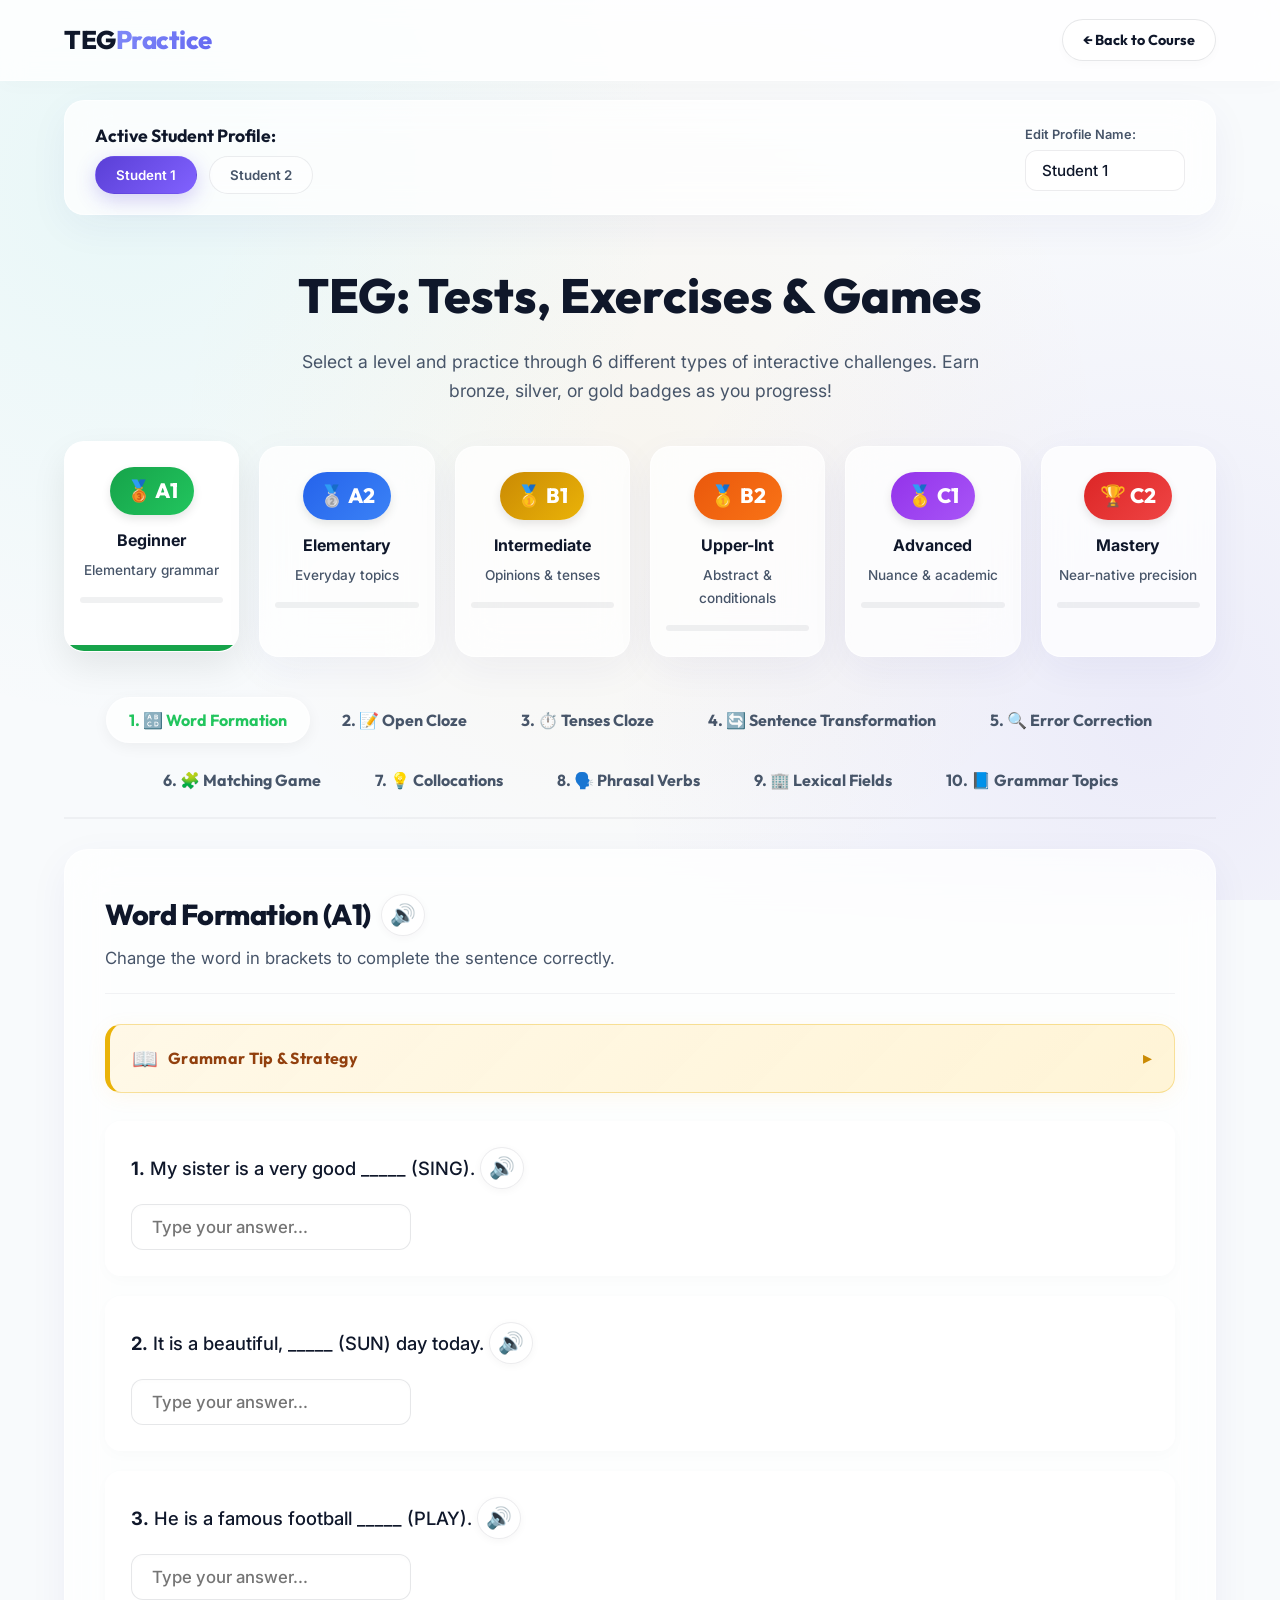
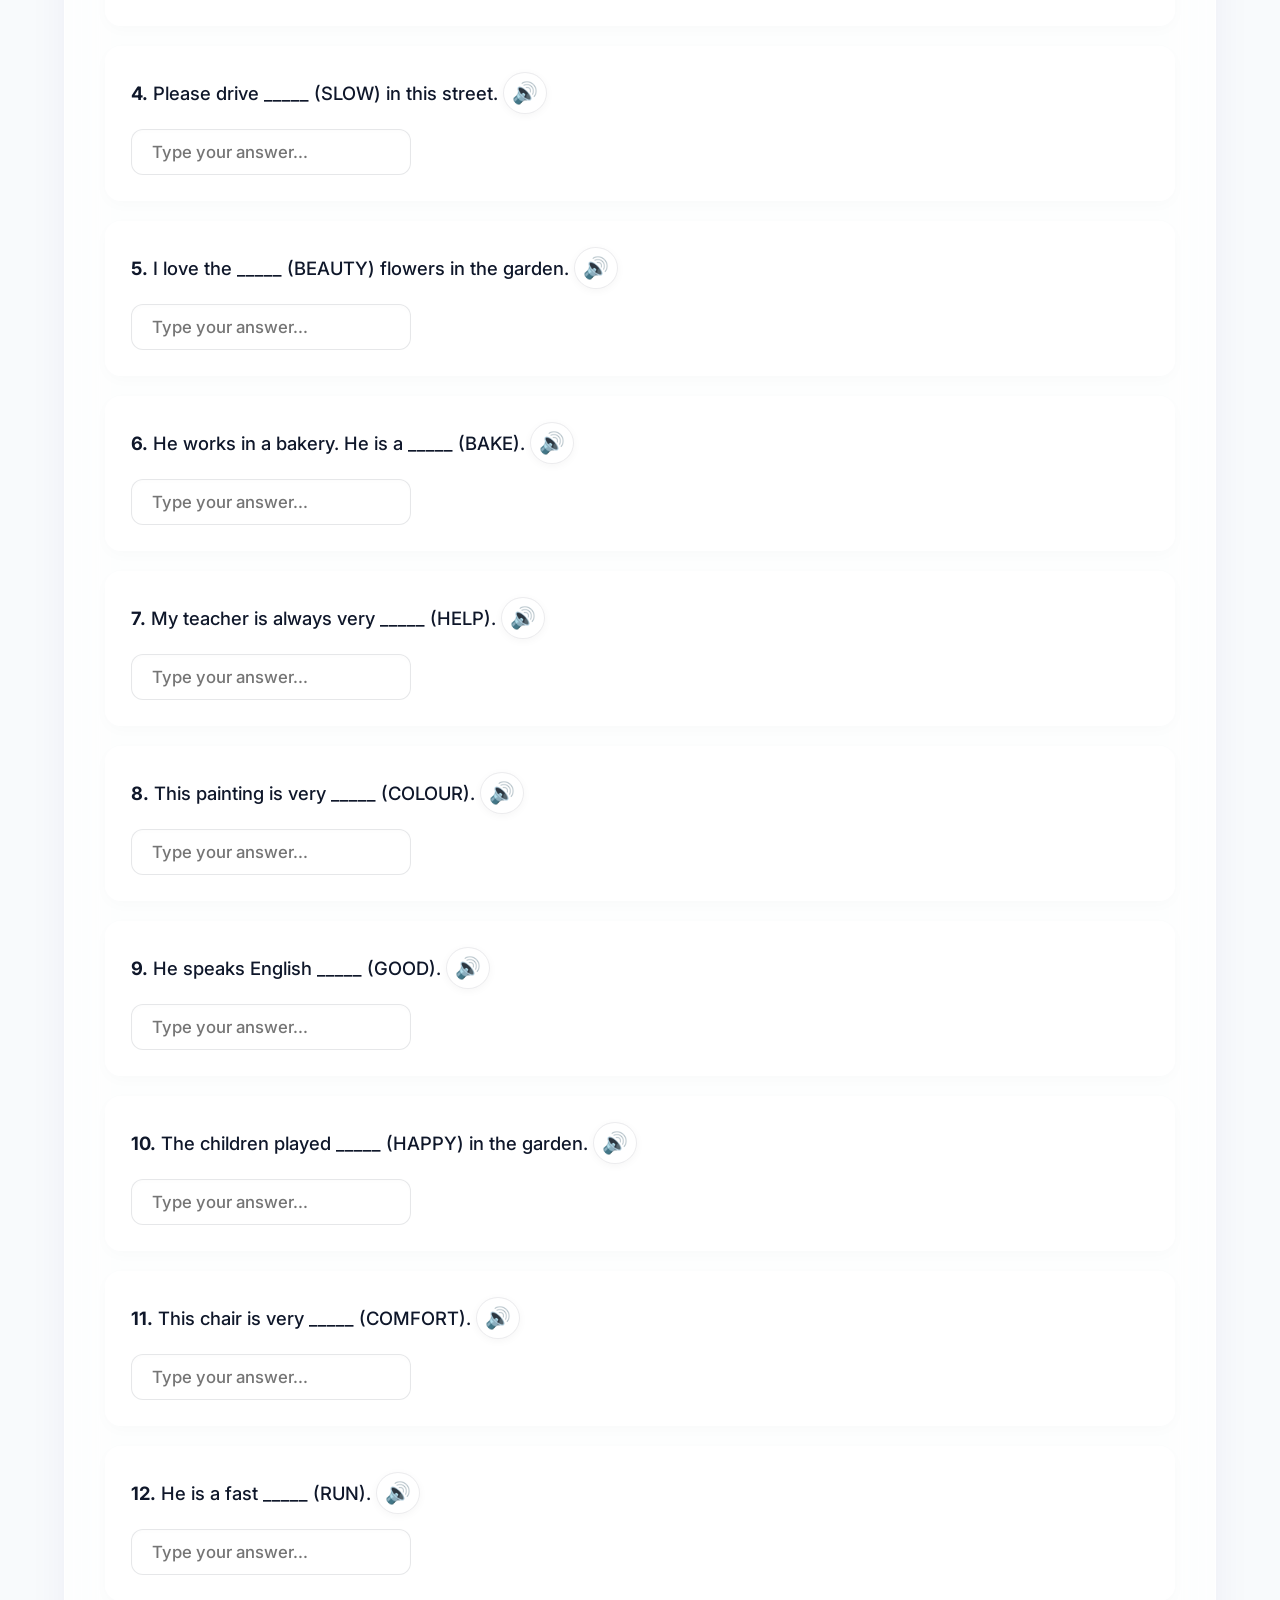
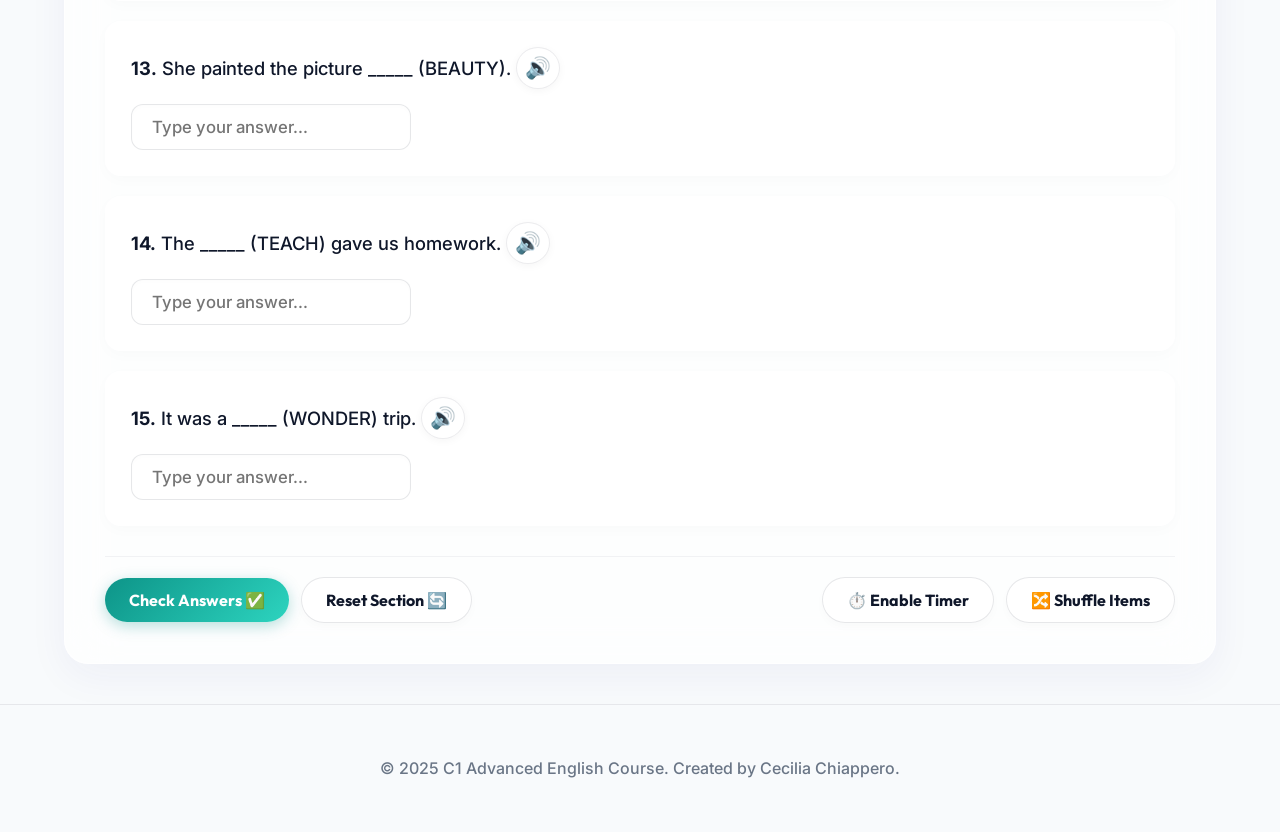
==== commit 29792444: "Add numbering to exercise category tabs" ====
--- a/teg.html
+++ b/teg.html
@@ -92,16 +92,16 @@
 
         <!-- Exercise Category Tabs -->
         <div class="tabs-container">
-            <button class="tab-btn" id="tab-btn-word_formation" onclick="setTab('word_formation')">🔠 Word Formation</button>
-            <button class="tab-btn" id="tab-btn-open_cloze" onclick="setTab('open_cloze')">📝 Open Cloze</button>
-            <button class="tab-btn" id="tab-btn-tenses_cloze" onclick="setTab('tenses_cloze')">⏱️ Tenses Cloze</button>
-            <button class="tab-btn" id="tab-btn-sentence_transformation" onclick="setTab('sentence_transformation')">🔄 Sentence Transformation</button>
-            <button class="tab-btn" id="tab-btn-error_correction" onclick="setTab('error_correction')">🔍 Error Correction</button>
-            <button class="tab-btn" id="tab-btn-vocab_matching" onclick="setTab('vocab_matching')">🧩 Matching Game</button>
-            <button class="tab-btn" id="tab-btn-idiom_challenge" onclick="setTab('idiom_challenge')">💡 Collocations</button>
-            <button class="tab-btn" id="tab-btn-phrasal_verbs" onclick="setTab('phrasal_verbs')">🗣️ Phrasal Verbs</button>
-            <button class="tab-btn" id="tab-btn-lexical_fields" onclick="setTab('lexical_fields')">🏢 Lexical Fields</button>
-            <button class="tab-btn" id="tab-btn-grammar_topics" onclick="setTab('grammar_topics')">📘 Grammar Topics</button>
+            <button class="tab-btn" id="tab-btn-word_formation" onclick="setTab('word_formation')">1. 🔠 Word Formation</button>
+            <button class="tab-btn" id="tab-btn-open_cloze" onclick="setTab('open_cloze')">2. 📝 Open Cloze</button>
+            <button class="tab-btn" id="tab-btn-tenses_cloze" onclick="setTab('tenses_cloze')">3. ⏱️ Tenses Cloze</button>
+            <button class="tab-btn" id="tab-btn-sentence_transformation" onclick="setTab('sentence_transformation')">4. 🔄 Sentence Transformation</button>
+            <button class="tab-btn" id="tab-btn-error_correction" onclick="setTab('error_correction')">5. 🔍 Error Correction</button>
+            <button class="tab-btn" id="tab-btn-vocab_matching" onclick="setTab('vocab_matching')">6. 🧩 Matching Game</button>
+            <button class="tab-btn" id="tab-btn-idiom_challenge" onclick="setTab('idiom_challenge')">7. 💡 Collocations</button>
+            <button class="tab-btn" id="tab-btn-phrasal_verbs" onclick="setTab('phrasal_verbs')">8. 🗣️ Phrasal Verbs</button>
+            <button class="tab-btn" id="tab-btn-lexical_fields" onclick="setTab('lexical_fields')">9. 🏢 Lexical Fields</button>
+            <button class="tab-btn" id="tab-btn-grammar_topics" onclick="setTab('grammar_topics')">10. 📘 Grammar Topics</button>
         </div>
 
         <!-- Main Display Card -->
--- a/css/teg.css
+++ b/css/teg.css
@@ -880,3 +880,63 @@
     align-items: center;
     gap: 5px;
 }
+
+/* ── Print / PDF Styles ─────────────────────────────────────────── */
+@media print {
+    header, footer, .student-bar, .level-ladder, .tabs-container, 
+    .control-row, .timer-widget, .badge-display, .speaker-btn, 
+    #grammar-sidebar-container, .student-slots, label {
+        display: none !important;
+    }
+    
+    body {
+        background: none !important;
+        color: black !important;
+        padding: 0 !important;
+        margin: 0 !important;
+    }
+    
+    .teg-container {
+        padding-top: 0 !important;
+    }
+    
+    .display-card {
+        box-shadow: none !important;
+        border: none !important;
+        padding: 0 !important;
+        background: none !important;
+    }
+
+    .question-item {
+        page-break-inside: avoid;
+        break-inside: avoid;
+        border: 1px solid #ccc !important;
+        background: #fff !important;
+        box-shadow: none !important;
+        margin-bottom: 15px !important;
+    }
+
+    .explanation-box {
+        display: block !important; /* Always show answers when generating PDF */
+        background: #f8f9fa !important;
+        border-left: 4px solid #475569 !important;
+        color: #333 !important;
+    }
+
+    .option-btn {
+        border: 1px solid #ccc !important;
+        background: #fff !important;
+        box-shadow: none !important;
+    }
+
+    .teg-input {
+        border: 1px solid #666 !important;
+        background: #fff !important;
+    }
+    
+    .memory-card {
+        page-break-inside: avoid;
+        break-inside: avoid;
+    }
+}
+
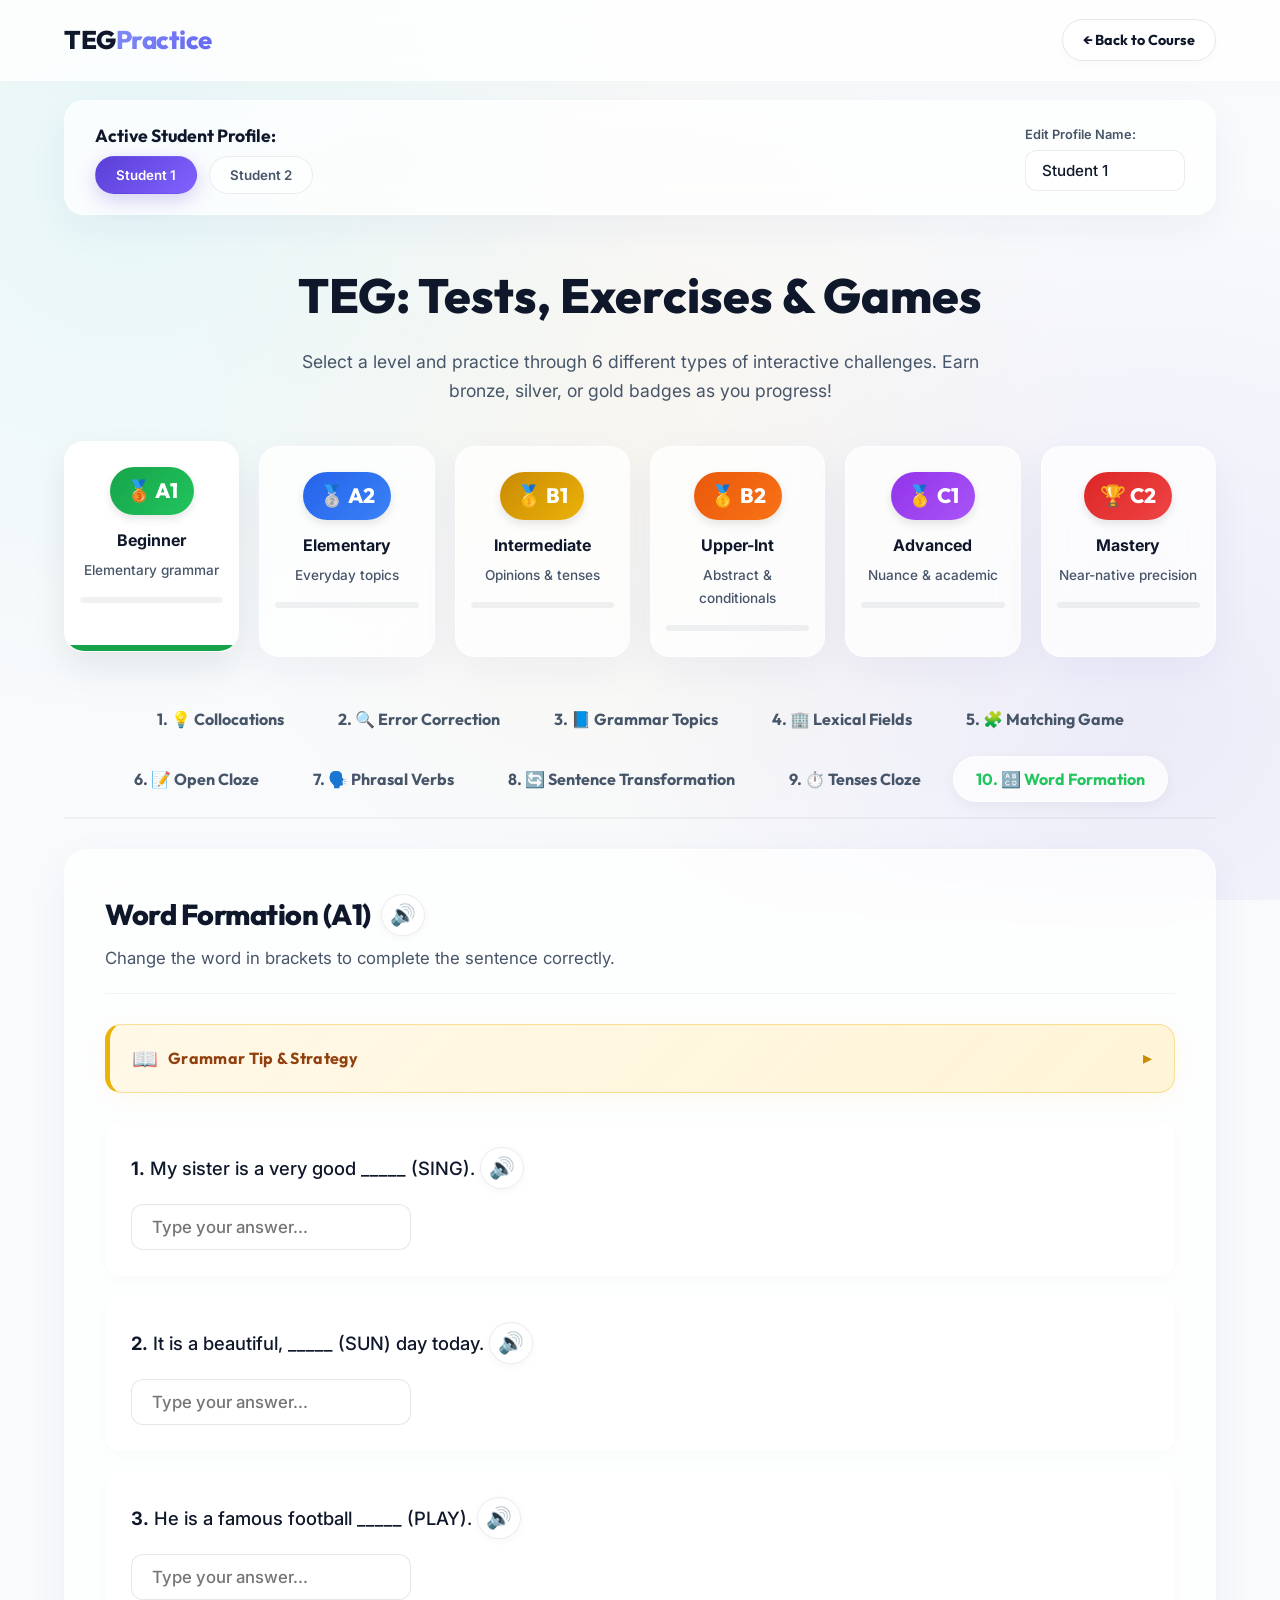
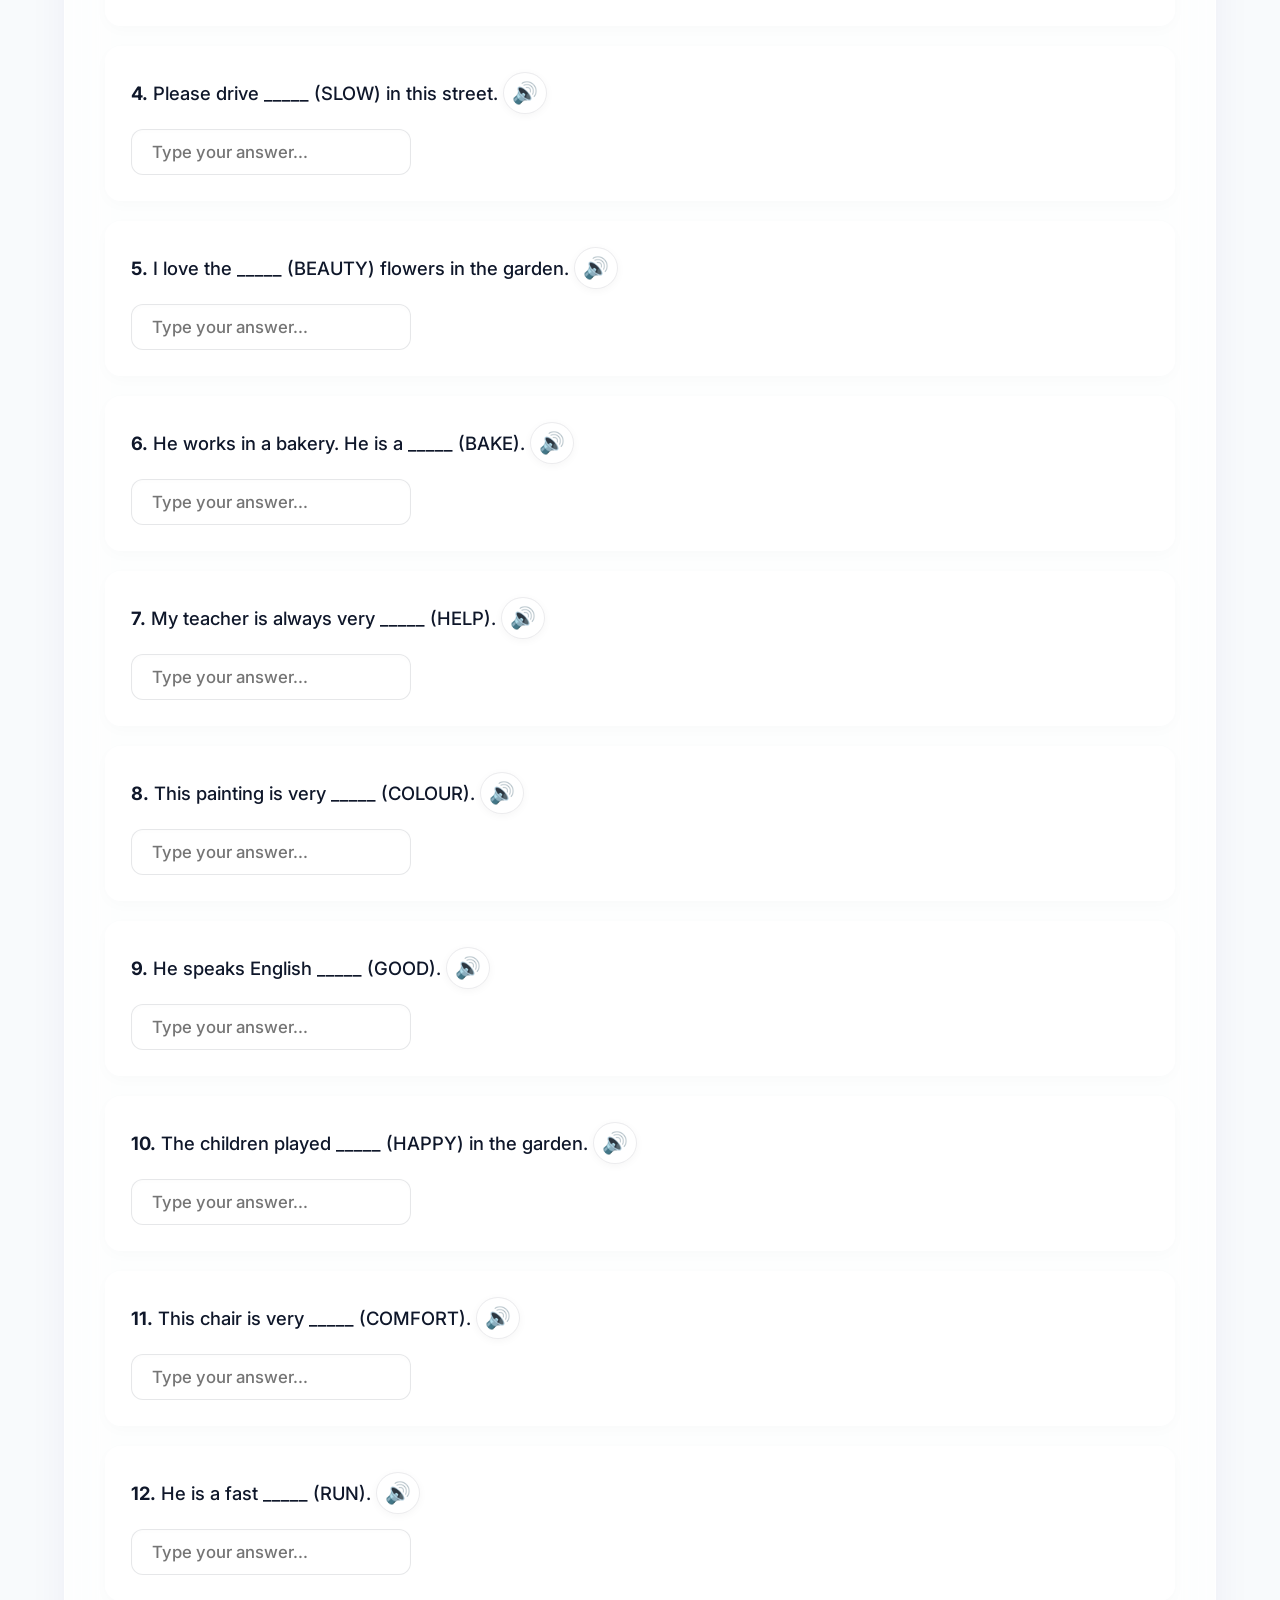
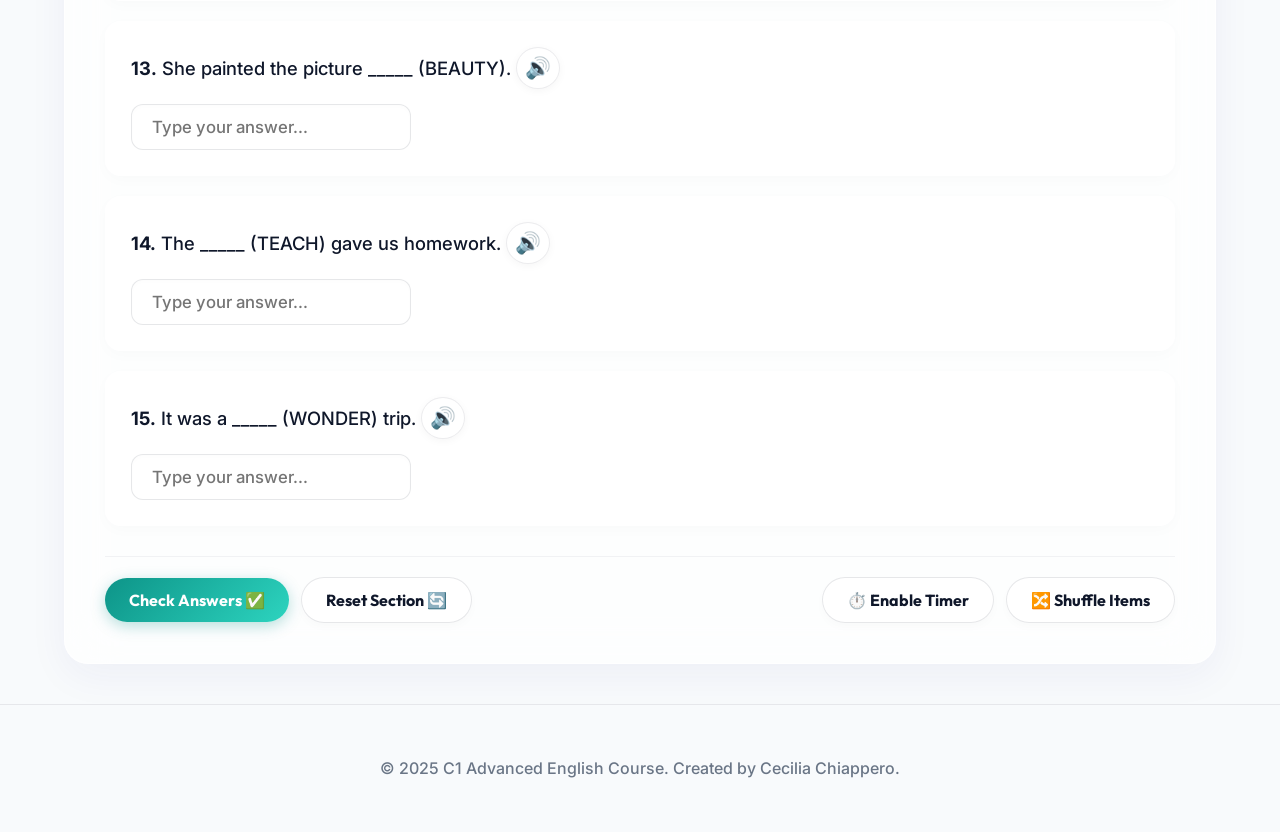
==== commit 25f87aca: "Alphabetize and number all exercise categories, grammar topics, and lexical fields for easier naviga" ====
--- a/teg.html
+++ b/teg.html
@@ -92,16 +92,16 @@
 
         <!-- Exercise Category Tabs -->
         <div class="tabs-container">
-            <button class="tab-btn" id="tab-btn-word_formation" onclick="setTab('word_formation')">1. 🔠 Word Formation</button>
-            <button class="tab-btn" id="tab-btn-open_cloze" onclick="setTab('open_cloze')">2. 📝 Open Cloze</button>
-            <button class="tab-btn" id="tab-btn-tenses_cloze" onclick="setTab('tenses_cloze')">3. ⏱️ Tenses Cloze</button>
-            <button class="tab-btn" id="tab-btn-sentence_transformation" onclick="setTab('sentence_transformation')">4. 🔄 Sentence Transformation</button>
-            <button class="tab-btn" id="tab-btn-error_correction" onclick="setTab('error_correction')">5. 🔍 Error Correction</button>
-            <button class="tab-btn" id="tab-btn-vocab_matching" onclick="setTab('vocab_matching')">6. 🧩 Matching Game</button>
-            <button class="tab-btn" id="tab-btn-idiom_challenge" onclick="setTab('idiom_challenge')">7. 💡 Collocations</button>
-            <button class="tab-btn" id="tab-btn-phrasal_verbs" onclick="setTab('phrasal_verbs')">8. 🗣️ Phrasal Verbs</button>
-            <button class="tab-btn" id="tab-btn-lexical_fields" onclick="setTab('lexical_fields')">9. 🏢 Lexical Fields</button>
-            <button class="tab-btn" id="tab-btn-grammar_topics" onclick="setTab('grammar_topics')">10. 📘 Grammar Topics</button>
+            <button class="tab-btn" id="tab-btn-idiom_challenge" onclick="setTab('idiom_challenge')">1. 💡 Collocations</button>
+            <button class="tab-btn" id="tab-btn-error_correction" onclick="setTab('error_correction')">2. 🔍 Error Correction</button>
+            <button class="tab-btn" id="tab-btn-grammar_topics" onclick="setTab('grammar_topics')">3. 📘 Grammar Topics</button>
+            <button class="tab-btn" id="tab-btn-lexical_fields" onclick="setTab('lexical_fields')">4. 🏢 Lexical Fields</button>
+            <button class="tab-btn" id="tab-btn-vocab_matching" onclick="setTab('vocab_matching')">5. 🧩 Matching Game</button>
+            <button class="tab-btn" id="tab-btn-open_cloze" onclick="setTab('open_cloze')">6. 📝 Open Cloze</button>
+            <button class="tab-btn" id="tab-btn-phrasal_verbs" onclick="setTab('phrasal_verbs')">7. 🗣️ Phrasal Verbs</button>
+            <button class="tab-btn" id="tab-btn-sentence_transformation" onclick="setTab('sentence_transformation')">8. 🔄 Sentence Transformation</button>
+            <button class="tab-btn" id="tab-btn-tenses_cloze" onclick="setTab('tenses_cloze')">9. ⏱️ Tenses Cloze</button>
+            <button class="tab-btn" id="tab-btn-word_formation" onclick="setTab('word_formation')">10. 🔠 Word Formation</button>
         </div>
 
         <!-- Main Display Card -->
@@ -109,13 +109,13 @@
             <!-- Grammar Sidebar (Hidden by default) -->
             <div id="grammar-sidebar-container" style="display: none; flex-direction: column; gap: 8px; width: 250px; border-right: 1px solid var(--border-color); padding-right: 20px; flex-shrink: 0;">
                 <h3 style="margin-bottom: 10px; color: var(--text-primary); font-family: var(--font-heading);">Grammar Topics</h3>
-                <button class="option-btn" id="gt-btn-comparatives" onclick="setGrammarTopic('comparatives')">Comparatives & Superlatives</button>
-                <button class="option-btn" id="gt-btn-conditionals" onclick="setGrammarTopic('conditionals')">Conditionals</button>
-                <button class="option-btn" id="gt-btn-modals" onclick="setGrammarTopic('modals')">Modals</button>
-                <button class="option-btn" id="gt-btn-passive" onclick="setGrammarTopic('passive')">Passive Voice & Causative</button>
-                <button class="option-btn" id="gt-btn-reported" onclick="setGrammarTopic('reported')">Reported Speech</button>
-                <button class="option-btn" id="gt-btn-gerunds" onclick="setGrammarTopic('gerunds')">Gerunds & Infinitives</button>
-                <button class="option-btn" id="gt-btn-relative" onclick="setGrammarTopic('relative')">Relative Clauses</button>
+                <button class="option-btn" id="gt-btn-comparatives" onclick="setGrammarTopic('comparatives')">1. Comparatives & Superlatives</button>
+                <button class="option-btn" id="gt-btn-conditionals" onclick="setGrammarTopic('conditionals')">2. Conditionals</button>
+                <button class="option-btn" id="gt-btn-gerunds" onclick="setGrammarTopic('gerunds')">3. Gerunds & Infinitives</button>
+                <button class="option-btn" id="gt-btn-modals" onclick="setGrammarTopic('modals')">4. Modals</button>
+                <button class="option-btn" id="gt-btn-passive" onclick="setGrammarTopic('passive')">5. Passive Voice & Causative</button>
+                <button class="option-btn" id="gt-btn-relative" onclick="setGrammarTopic('relative')">6. Relative Clauses</button>
+                <button class="option-btn" id="gt-btn-reported" onclick="setGrammarTopic('reported')">7. Reported Speech</button>
             </div>
 
             <!-- Content Area -->
@@ -127,11 +127,11 @@
                     <div id="lexical-dropdown-container" style="display: none; margin-top: 15px;">
                         <label style="font-weight: 600; margin-right: 10px; color: var(--text-color);">Select Field:</label>
                         <select id="lexical-field-select" class="teg-input" style="max-width: 250px; display: inline-block; padding: 8px;" onchange="loadActiveExercise()">
-                            <option value="programming">Programming</option>
-                            <option value="health">Health</option>
-                            <option value="it">IT</option>
-                            <option value="human_resources">Human Resources</option>
-                            <option value="services">Services</option>
+                            <option value="health">1. Health</option>
+                            <option value="human_resources">2. Human Resources</option>
+                            <option value="it">3. IT</option>
+                            <option value="programming">4. Programming</option>
+                            <option value="services">5. Services</option>
                         </select>
                     </div>
                 </div>
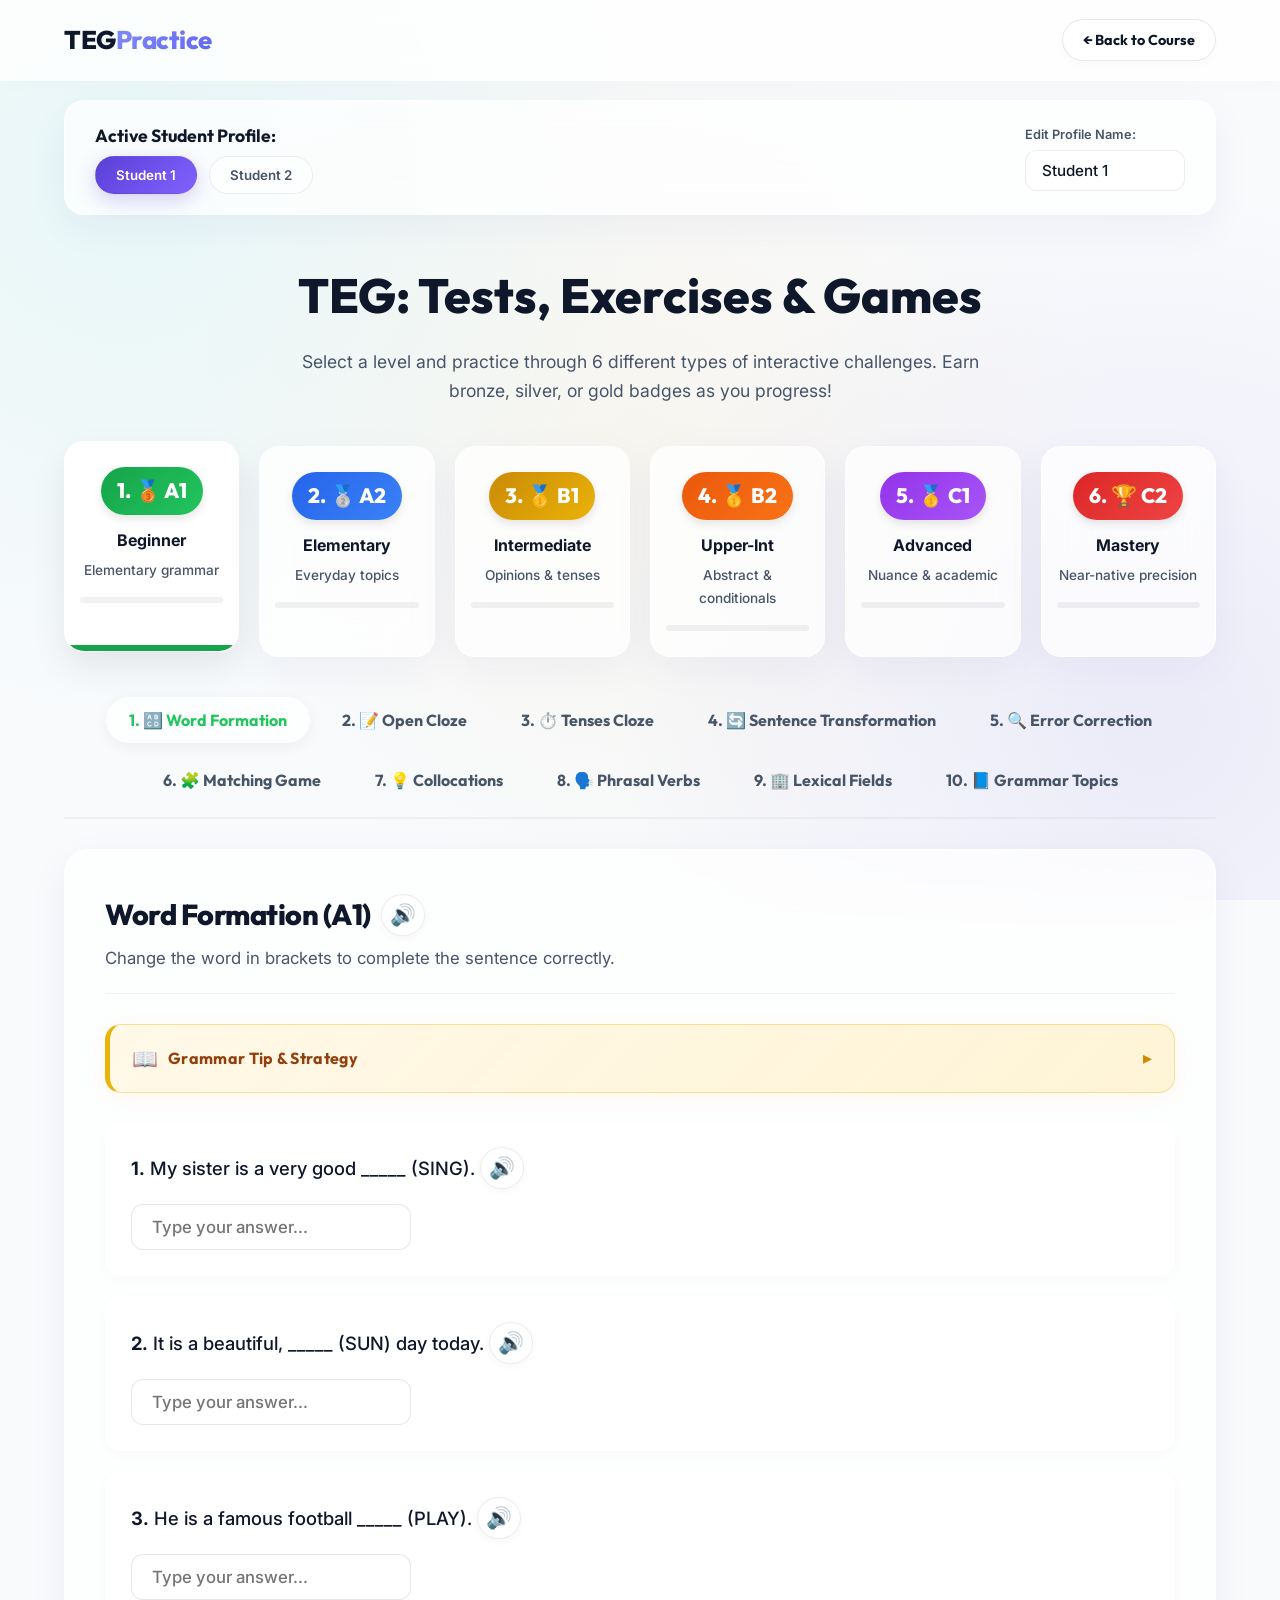
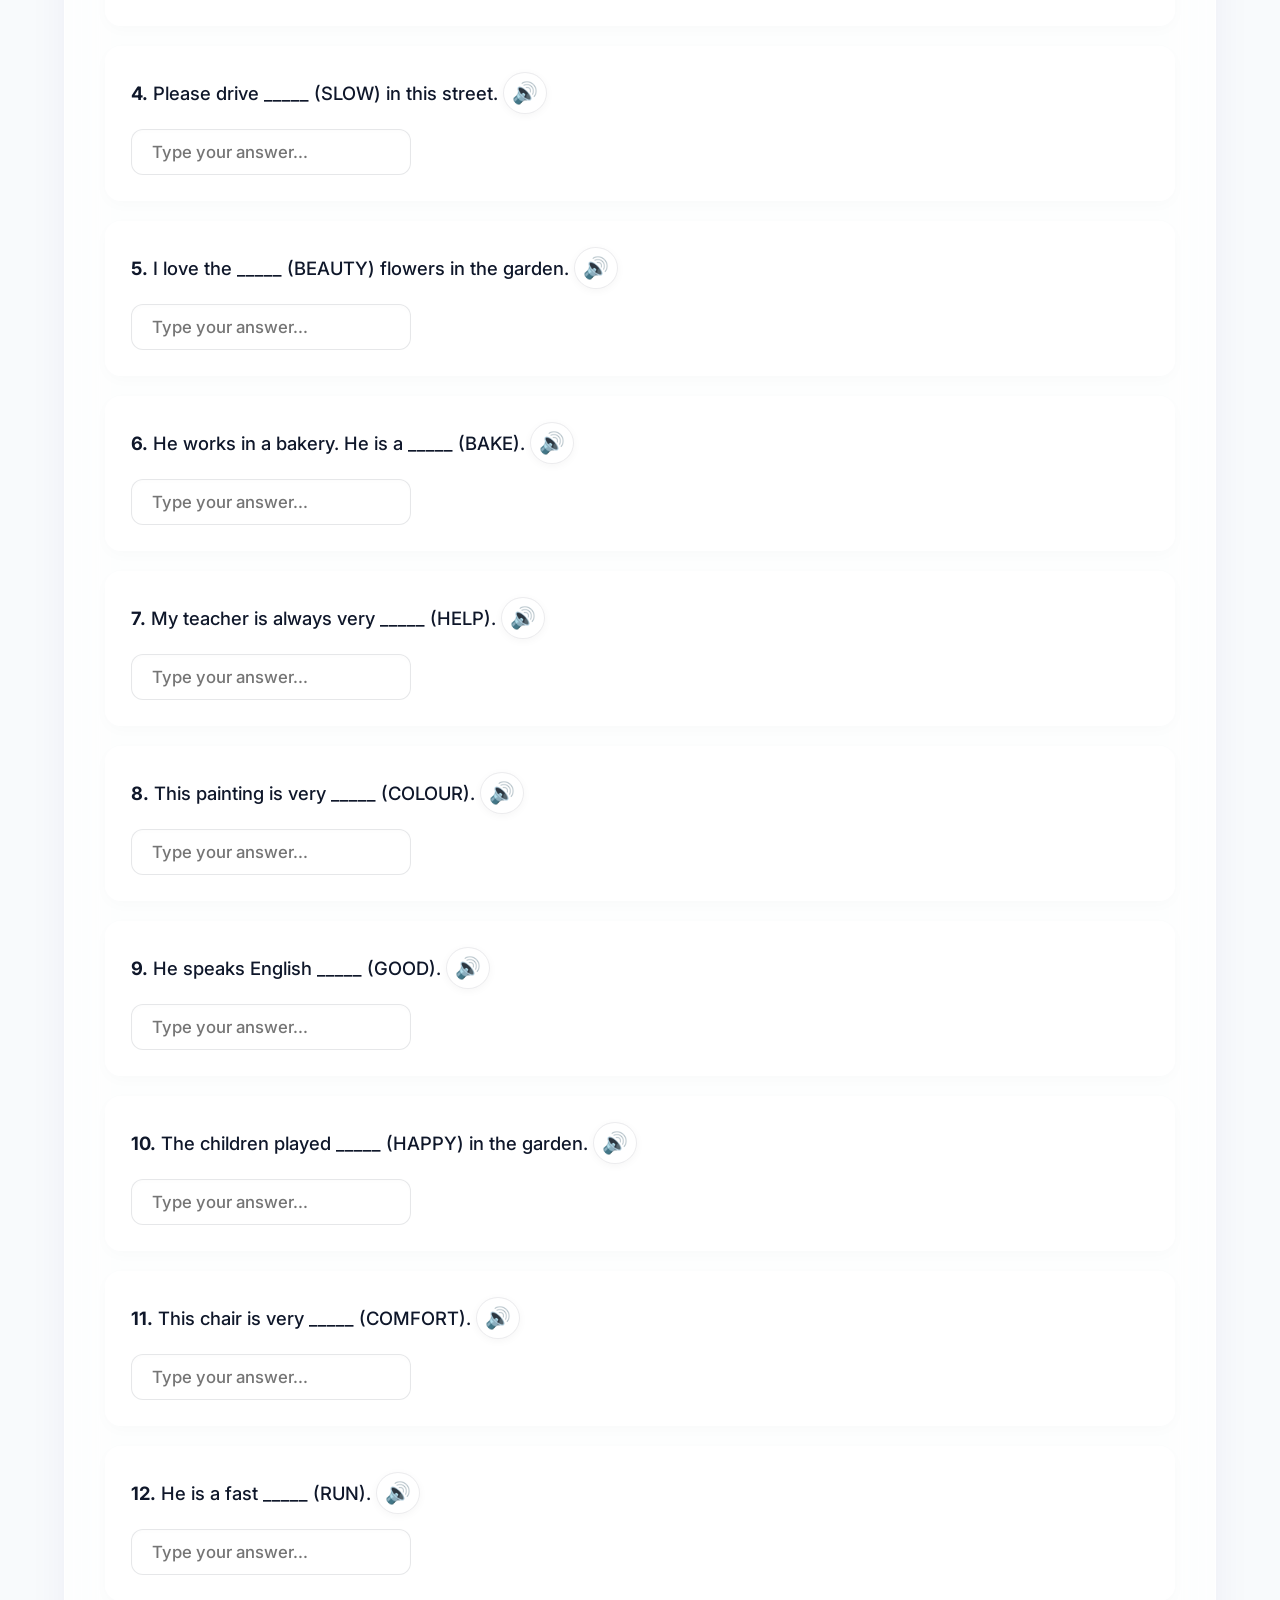
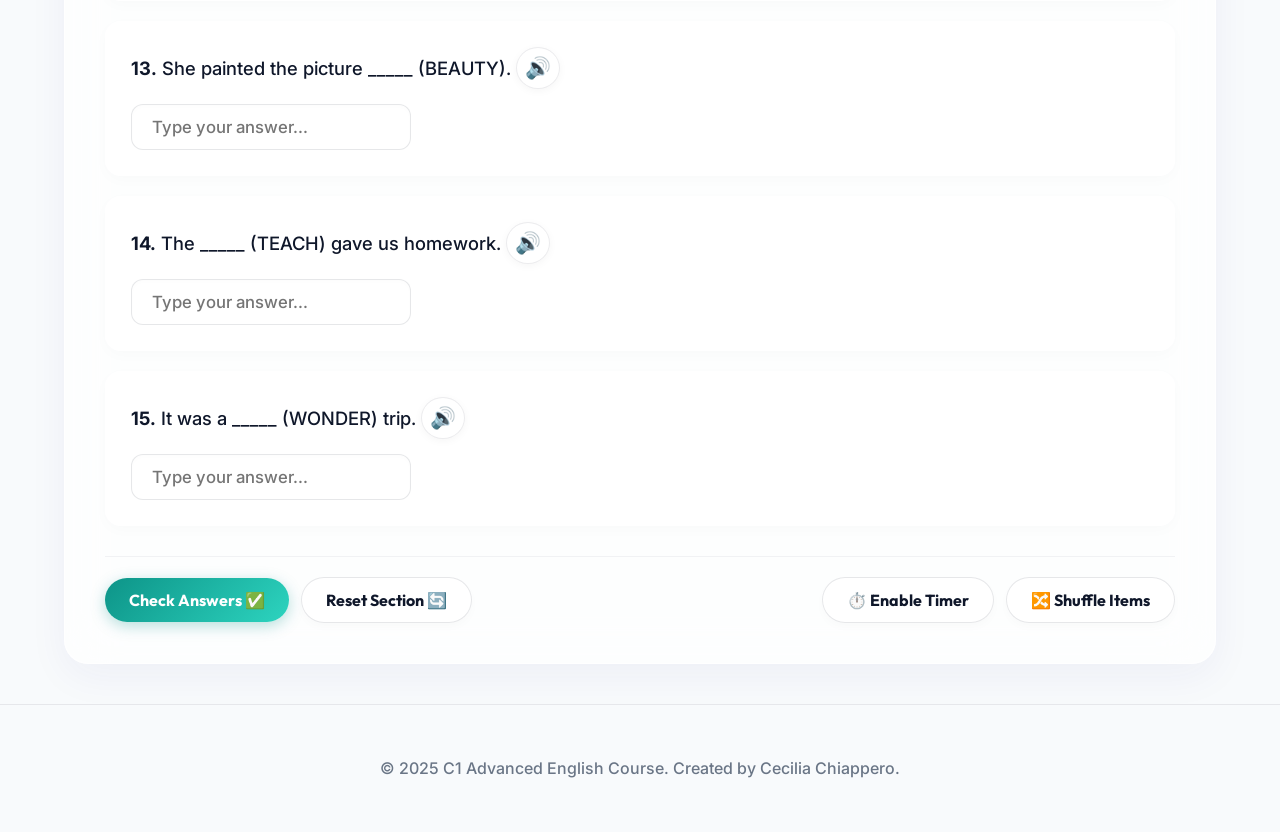
==== commit 052e4677: "Enumerate A1-C2 level sections" ====
--- a/teg.html
+++ b/teg.html
@@ -1,24 +1,31 @@
 <!DOCTYPE html>
 <html lang="en">
+
 <head>
     <meta charset="UTF-8">
     <meta name="viewport" content="width=device-width, initial-scale=1.0">
     <title>TEG: Tests, Exercises &amp; Games | All CEFR Levels</title>
-    <meta name="description" content="Master English grammar, vocabulary, collocations, and idioms with interactive, graded practice from A1 to C2.">
+    <meta name="description"
+        content="Master English grammar, vocabulary, collocations, and idioms with interactive, graded practice from A1 to C2.">
     <meta name="referrer" content="no-referrer">
     <link rel="preconnect" href="https://fonts.googleapis.com">
-    <link href="https://fonts.googleapis.com/css2?family=Inter:wght@300;400;500;600&family=Outfit:wght@500;700;800&display=swap" rel="stylesheet">
+    <link
+        href="https://fonts.googleapis.com/css2?family=Inter:wght@300;400;500;600&family=Outfit:wght@500;700;800&display=swap"
+        rel="stylesheet">
     <link rel="stylesheet" href="https://cdnjs.cloudflare.com/ajax/libs/animate.css/4.1.1/animate.min.css" />
     <link rel="stylesheet" href="css/style.css">
     <link rel="stylesheet" href="css/teg.css">
 </head>
+
 <body>
 
     <header>
-        <div class="container" style="max-width: 1200px; display: flex; justify-content: space-between; align-items: center;">
+        <div class="container"
+            style="max-width: 1200px; display: flex; justify-content: space-between; align-items: center;">
             <div class="logo">TEG<span>Practice</span></div>
             <div style="display: flex; align-items: center; gap: 15px;">
-                <a href="index.html" class="btn" style="padding: 8px 20px; font-size: 0.9rem; border-radius: 30px;">← Back to Course</a>
+                <a href="index.html" class="btn" style="padding: 8px 20px; font-size: 0.9rem; border-radius: 30px;">←
+                    Back to Course</a>
             </div>
         </div>
     </header>
@@ -27,22 +34,28 @@
         <!-- Student Slot Bar -->
         <div class="student-bar">
             <div>
-                <h3 style="font-family: var(--font-heading); font-size: 1.1rem; margin-bottom: 5px;">Active Student Profile:</h3>
+                <h3 style="font-family: var(--font-heading); font-size: 1.1rem; margin-bottom: 5px;">Active Student
+                    Profile:</h3>
                 <div class="student-slots">
-                    <button id="student1-btn" class="student-slot active" onclick="switchStudent('student1')">Student 1</button>
-                    <button id="student2-btn" class="student-slot" onclick="switchStudent('student2')">Student 2</button>
+                    <button id="student1-btn" class="student-slot active" onclick="switchStudent('student1')">Student
+                        1</button>
+                    <button id="student2-btn" class="student-slot" onclick="switchStudent('student2')">Student
+                        2</button>
                 </div>
             </div>
             <div style="display: flex; flex-direction: column; gap: 5px;">
-                <label style="font-size: 0.8rem; color: var(--text-secondary); font-weight: 600;">Edit Profile Name:</label>
-                <input type="text" id="student-name-input" class="student-name-input" placeholder="Change name..." onchange="renameStudent(this.value)">
+                <label style="font-size: 0.8rem; color: var(--text-secondary); font-weight: 600;">Edit Profile
+                    Name:</label>
+                <input type="text" id="student-name-input" class="student-name-input" placeholder="Change name..."
+                    onchange="renameStudent(this.value)">
             </div>
         </div>
 
         <div style="text-align: center; margin-bottom: 40px;">
-            <h1 style="font-size: clamp(2rem, 5vw, 3rem); font-weight: 800; margin-bottom: 10px;">TEG: Tests, Exercises &amp; Games</h1>
+            <h1 style="font-size: clamp(2rem, 5vw, 3rem); font-weight: 800; margin-bottom: 10px;">TEG: Tests, Exercises
+                &amp; Games</h1>
             <p style="color: var(--text-secondary); max-width: 700px; margin: 0 auto; font-size: 1.1rem;">
-                Select a level and practice through 6 different types of interactive challenges. 
+                Select a level and practice through 6 different types of interactive challenges.
                 Earn bronze, silver, or gold badges as you progress!
             </p>
         </div>
@@ -50,40 +63,52 @@
         <!-- Level selector ladder -->
         <div class="level-ladder">
             <div class="level-card a1 active" id="level-card-a1" onclick="setLevel('A1')">
-                <span class="level-badge">🥉 A1</span>
+                <span class="level-badge">1. 🥉 A1</span>
                 <div style="font-weight: 700;">Beginner</div>
                 <div class="level-info">Elementary grammar</div>
-                <div class="level-progress-mini"><div class="level-progress-bar-mini" id="level-progress-a1"></div></div>
+                <div class="level-progress-mini">
+                    <div class="level-progress-bar-mini" id="level-progress-a1"></div>
+                </div>
             </div>
             <div class="level-card a2" id="level-card-a2" onclick="setLevel('A2')">
-                <span class="level-badge">🥈 A2</span>
+                <span class="level-badge">2. 🥈 A2</span>
                 <div style="font-weight: 700;">Elementary</div>
                 <div class="level-info">Everyday topics</div>
-                <div class="level-progress-mini"><div class="level-progress-bar-mini" id="level-progress-a2"></div></div>
+                <div class="level-progress-mini">
+                    <div class="level-progress-bar-mini" id="level-progress-a2"></div>
+                </div>
             </div>
             <div class="level-card b1" id="level-card-b1" onclick="setLevel('B1')">
-                <span class="level-badge">🥇 B1</span>
+                <span class="level-badge">3. 🥇 B1</span>
                 <div style="font-weight: 700;">Intermediate</div>
                 <div class="level-info">Opinions &amp; tenses</div>
-                <div class="level-progress-mini"><div class="level-progress-bar-mini" id="level-progress-b1"></div></div>
+                <div class="level-progress-mini">
+                    <div class="level-progress-bar-mini" id="level-progress-b1"></div>
+                </div>
             </div>
             <div class="level-card b2" id="level-card-b2" onclick="setLevel('B2')">
-                <span class="level-badge">🥇 B2</span>
+                <span class="level-badge">4. 🥇 B2</span>
                 <div style="font-weight: 700;">Upper-Int</div>
                 <div class="level-info">Abstract &amp; conditionals</div>
-                <div class="level-progress-mini"><div class="level-progress-bar-mini" id="level-progress-b2"></div></div>
+                <div class="level-progress-mini">
+                    <div class="level-progress-bar-mini" id="level-progress-b2"></div>
+                </div>
             </div>
             <div class="level-card c1" id="level-card-c1" onclick="setLevel('C1')">
-                <span class="level-badge">🥇 C1</span>
+                <span class="level-badge">5. 🥇 C1</span>
                 <div style="font-weight: 700;">Advanced</div>
                 <div class="level-info">Nuance &amp; academic</div>
-                <div class="level-progress-mini"><div class="level-progress-bar-mini" id="level-progress-c1"></div></div>
+                <div class="level-progress-mini">
+                    <div class="level-progress-bar-mini" id="level-progress-c1"></div>
+                </div>
             </div>
             <div class="level-card c2" id="level-card-c2" onclick="setLevel('C2')">
-                <span class="level-badge">🏆 C2</span>
+                <span class="level-badge">6. 🏆 C2</span>
                 <div style="font-weight: 700;">Mastery</div>
                 <div class="level-info">Near-native precision</div>
-                <div class="level-progress-mini"><div class="level-progress-bar-mini" id="level-progress-c2"></div></div>
+                <div class="level-progress-mini">
+                    <div class="level-progress-bar-mini" id="level-progress-c2"></div>
+                </div>
             </div>
         </div>
 
@@ -92,70 +117,92 @@
 
         <!-- Exercise Category Tabs -->
         <div class="tabs-container">
-            <button class="tab-btn" id="tab-btn-idiom_challenge" onclick="setTab('idiom_challenge')">1. 💡 Collocations</button>
-            <button class="tab-btn" id="tab-btn-error_correction" onclick="setTab('error_correction')">2. 🔍 Error Correction</button>
-            <button class="tab-btn" id="tab-btn-grammar_topics" onclick="setTab('grammar_topics')">3. 📘 Grammar Topics</button>
-            <button class="tab-btn" id="tab-btn-lexical_fields" onclick="setTab('lexical_fields')">4. 🏢 Lexical Fields</button>
-            <button class="tab-btn" id="tab-btn-vocab_matching" onclick="setTab('vocab_matching')">5. 🧩 Matching Game</button>
-            <button class="tab-btn" id="tab-btn-open_cloze" onclick="setTab('open_cloze')">6. 📝 Open Cloze</button>
-            <button class="tab-btn" id="tab-btn-phrasal_verbs" onclick="setTab('phrasal_verbs')">7. 🗣️ Phrasal Verbs</button>
-            <button class="tab-btn" id="tab-btn-sentence_transformation" onclick="setTab('sentence_transformation')">8. 🔄 Sentence Transformation</button>
-            <button class="tab-btn" id="tab-btn-tenses_cloze" onclick="setTab('tenses_cloze')">9. ⏱️ Tenses Cloze</button>
-            <button class="tab-btn" id="tab-btn-word_formation" onclick="setTab('word_formation')">10. 🔠 Word Formation</button>
+            <button class="tab-btn" id="tab-btn-word_formation" onclick="setTab('word_formation')">1. 🔠 Word
+                Formation</button>
+            <button class="tab-btn" id="tab-btn-open_cloze" onclick="setTab('open_cloze')">2. 📝 Open Cloze</button>
+            <button class="tab-btn" id="tab-btn-tenses_cloze" onclick="setTab('tenses_cloze')">3. ⏱️ Tenses
+                Cloze</button>
+            <button class="tab-btn" id="tab-btn-sentence_transformation" onclick="setTab('sentence_transformation')">4.
+                🔄 Sentence Transformation</button>
+            <button class="tab-btn" id="tab-btn-error_correction" onclick="setTab('error_correction')">5. 🔍 Error
+                Correction</button>
+            <button class="tab-btn" id="tab-btn-vocab_matching" onclick="setTab('vocab_matching')">6. 🧩 Matching
+                Game</button>
+            <button class="tab-btn" id="tab-btn-idiom_challenge" onclick="setTab('idiom_challenge')">7. 💡
+                Collocations</button>
+            <button class="tab-btn" id="tab-btn-phrasal_verbs" onclick="setTab('phrasal_verbs')">8. 🗣️ Phrasal
+                Verbs</button>
+            <button class="tab-btn" id="tab-btn-lexical_fields" onclick="setTab('lexical_fields')">9. 🏢 Lexical
+                Fields</button>
+            <button class="tab-btn" id="tab-btn-grammar_topics" onclick="setTab('grammar_topics')">10. 📘 Grammar
+                Topics</button>
         </div>
 
         <!-- Main Display Card -->
         <div class="display-card" style="display: flex; gap: 30px; align-items: flex-start;">
             <!-- Grammar Sidebar (Hidden by default) -->
-            <div id="grammar-sidebar-container" style="display: none; flex-direction: column; gap: 8px; width: 250px; border-right: 1px solid var(--border-color); padding-right: 20px; flex-shrink: 0;">
-                <h3 style="margin-bottom: 10px; color: var(--text-primary); font-family: var(--font-heading);">Grammar Topics</h3>
-                <button class="option-btn" id="gt-btn-comparatives" onclick="setGrammarTopic('comparatives')">1. Comparatives & Superlatives</button>
-                <button class="option-btn" id="gt-btn-conditionals" onclick="setGrammarTopic('conditionals')">2. Conditionals</button>
-                <button class="option-btn" id="gt-btn-gerunds" onclick="setGrammarTopic('gerunds')">3. Gerunds & Infinitives</button>
-                <button class="option-btn" id="gt-btn-modals" onclick="setGrammarTopic('modals')">4. Modals</button>
-                <button class="option-btn" id="gt-btn-passive" onclick="setGrammarTopic('passive')">5. Passive Voice & Causative</button>
-                <button class="option-btn" id="gt-btn-relative" onclick="setGrammarTopic('relative')">6. Relative Clauses</button>
-                <button class="option-btn" id="gt-btn-reported" onclick="setGrammarTopic('reported')">7. Reported Speech</button>
+            <div id="grammar-sidebar-container"
+                style="display: none; flex-direction: column; gap: 8px; width: 250px; border-right: 1px solid var(--border-color); padding-right: 20px; flex-shrink: 0;">
+                <h3 style="margin-bottom: 10px; color: var(--text-primary); font-family: var(--font-heading);">Grammar
+                    Topics</h3>
+                <button class="option-btn" id="gt-btn-comparatives"
+                    onclick="setGrammarTopic('comparatives')">Comparatives & Superlatives</button>
+                <button class="option-btn" id="gt-btn-conditionals"
+                    onclick="setGrammarTopic('conditionals')">Conditionals</button>
+                <button class="option-btn" id="gt-btn-modals" onclick="setGrammarTopic('modals')">Modals</button>
+                <button class="option-btn" id="gt-btn-passive" onclick="setGrammarTopic('passive')">Passive Voice &
+                    Causative</button>
+                <button class="option-btn" id="gt-btn-reported" onclick="setGrammarTopic('reported')">Reported
+                    Speech</button>
+                <button class="option-btn" id="gt-btn-gerunds" onclick="setGrammarTopic('gerunds')">Gerunds &
+                    Infinitives</button>
+                <button class="option-btn" id="gt-btn-relative" onclick="setGrammarTopic('relative')">Relative
+                    Clauses</button>
             </div>
 
             <!-- Content Area -->
             <div style="flex: 1; width: 100%; min-width: 0;">
                 <div class="display-card-header">
                     <div>
-                    <h2 class="exercise-title" id="exercise-title">Word Formation</h2>
-                    <p class="exercise-description" id="exercise-description">Change the word in brackets to complete the sentence.</p>
-                    <div id="lexical-dropdown-container" style="display: none; margin-top: 15px;">
-                        <label style="font-weight: 600; margin-right: 10px; color: var(--text-color);">Select Field:</label>
-                        <select id="lexical-field-select" class="teg-input" style="max-width: 250px; display: inline-block; padding: 8px;" onchange="loadActiveExercise()">
-                            <option value="health">1. Health</option>
-                            <option value="human_resources">2. Human Resources</option>
-                            <option value="it">3. IT</option>
-                            <option value="programming">4. Programming</option>
-                            <option value="services">5. Services</option>
-                        </select>
-                    </div>
-                </div>
-                <!-- Timer widget -->
-                <div class="timer-widget" id="timer-widget" style="display: none;">
-                    <span>⏱️</span>
-                    <span id="timer-val">03:00</span>
-                </div>
-            </div>
-
-            <!-- Dynamic Question Items -->
-            <div id="exercise-container"></div>
-
-            <!-- Control Row -->
-            <div class="control-row">
-                <div class="control-group">
-                    <button class="btn" style="background: var(--gradient-teal); border-color: transparent;" onclick="checkAll()">Check Answers ✅</button>
-                    <button class="btn" onclick="resetLevel()">Reset Section 🔄</button>
-                </div>
-                <div class="control-group">
-                    <button class="btn" id="timer-btn" onclick="toggleTimer()">⏱️ Enable Timer</button>
-                    <button class="btn" onclick="shuffleCurrent()">🔀 Shuffle Items</button>
-                </div>
-            </div>
+                        <h2 class="exercise-title" id="exercise-title">Word Formation</h2>
+                        <p class="exercise-description" id="exercise-description">Change the word in brackets to
+                            complete the sentence.</p>
+                        <div id="lexical-dropdown-container" style="display: none; margin-top: 15px;">
+                            <label style="font-weight: 600; margin-right: 10px; color: var(--text-color);">Select
+                                Field:</label>
+                            <select id="lexical-field-select" class="teg-input"
+                                style="max-width: 250px; display: inline-block; padding: 8px;"
+                                onchange="loadActiveExercise()">
+                                <option value="programming">Programming</option>
+                                <option value="health">Health</option>
+                                <option value="it">IT</option>
+                                <option value="human_resources">Human Resources</option>
+                                <option value="services">Services</option>
+                            </select>
+                        </div>
+                    </div>
+                    <!-- Timer widget -->
+                    <div class="timer-widget" id="timer-widget" style="display: none;">
+                        <span>⏱️</span>
+                        <span id="timer-val">03:00</span>
+                    </div>
+                </div>
+
+                <!-- Dynamic Question Items -->
+                <div id="exercise-container"></div>
+
+                <!-- Control Row -->
+                <div class="control-row">
+                    <div class="control-group">
+                        <button class="btn" style="background: var(--gradient-teal); border-color: transparent;"
+                            onclick="checkAll()">Check Answers ✅</button>
+                        <button class="btn" onclick="resetLevel()">Reset Section 🔄</button>
+                    </div>
+                    <div class="control-group">
+                        <button class="btn" id="timer-btn" onclick="toggleTimer()">⏱️ Enable Timer</button>
+                        <button class="btn" onclick="shuffleCurrent()">🔀 Shuffle Items</button>
+                    </div>
+                </div>
             </div> <!-- End Content Area -->
         </div>
     </div>
@@ -163,15 +210,20 @@
     <!-- Results Modal -->
     <div class="results-modal" id="results-modal">
         <div class="results-content">
-            <h2 style="font-family: var(--font-heading); margin-bottom: 20px;" id="modal-badge-title">Bronze Badge! 🥉</h2>
+            <h2 style="font-family: var(--font-heading); margin-bottom: 20px;" id="modal-badge-title">Bronze Badge! 🥉
+            </h2>
             <div class="score-circle">
                 <div style="display:flex; flex-direction:column; align-items:center;">
                     <span id="modal-score-text" style="font-size: 2.2rem; font-weight: 800;">8 / 10</span>
-                    <span id="modal-percent-text" style="font-size: 1rem; color: var(--text-secondary); font-weight: 400; margin-top: 5px;">80%</span>
-                </div>
-            </div>
-            <p style="color: var(--text-secondary); margin-bottom: 30px;" id="modal-badge-desc">Excellent work! You've passed this section.</p>
-            <button class="btn" onclick="closeModal()" style="width: 100%; justify-content: center; background: rgba(255,255,255,0.05);">Continue Practice</button>
+                    <span id="modal-percent-text"
+                        style="font-size: 1rem; color: var(--text-secondary); font-weight: 400; margin-top: 5px;">80%</span>
+                </div>
+            </div>
+            <p style="color: var(--text-secondary); margin-bottom: 30px;" id="modal-badge-desc">Excellent work! You've
+                passed this section.</p>
+            <button class="btn" onclick="closeModal()"
+                style="width: 100%; justify-content: center; background: rgba(255,255,255,0.05);">Continue
+                Practice</button>
         </div>
     </div>
 
@@ -190,4 +242,5 @@
     <!-- Load Logic -->
     <script src="js/teg.js"></script>
 </body>
-</html>
+
+</html>
